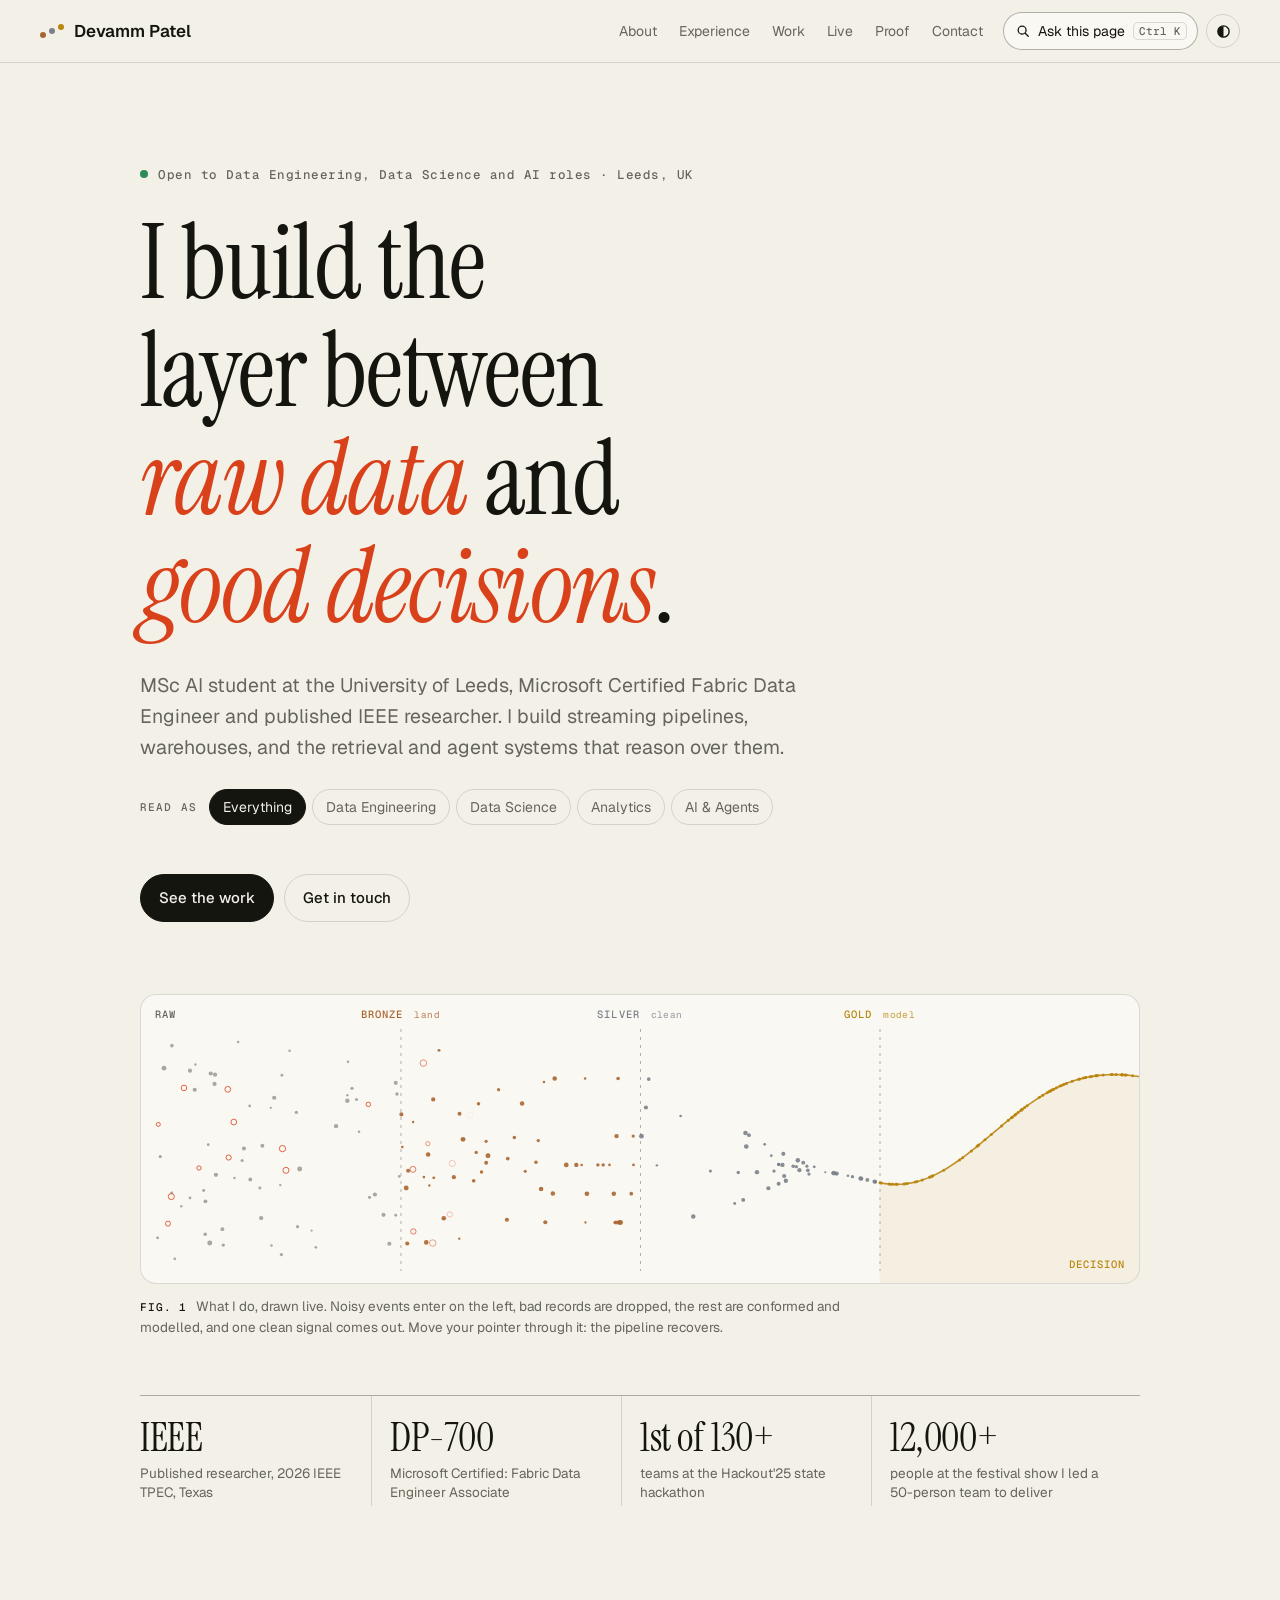
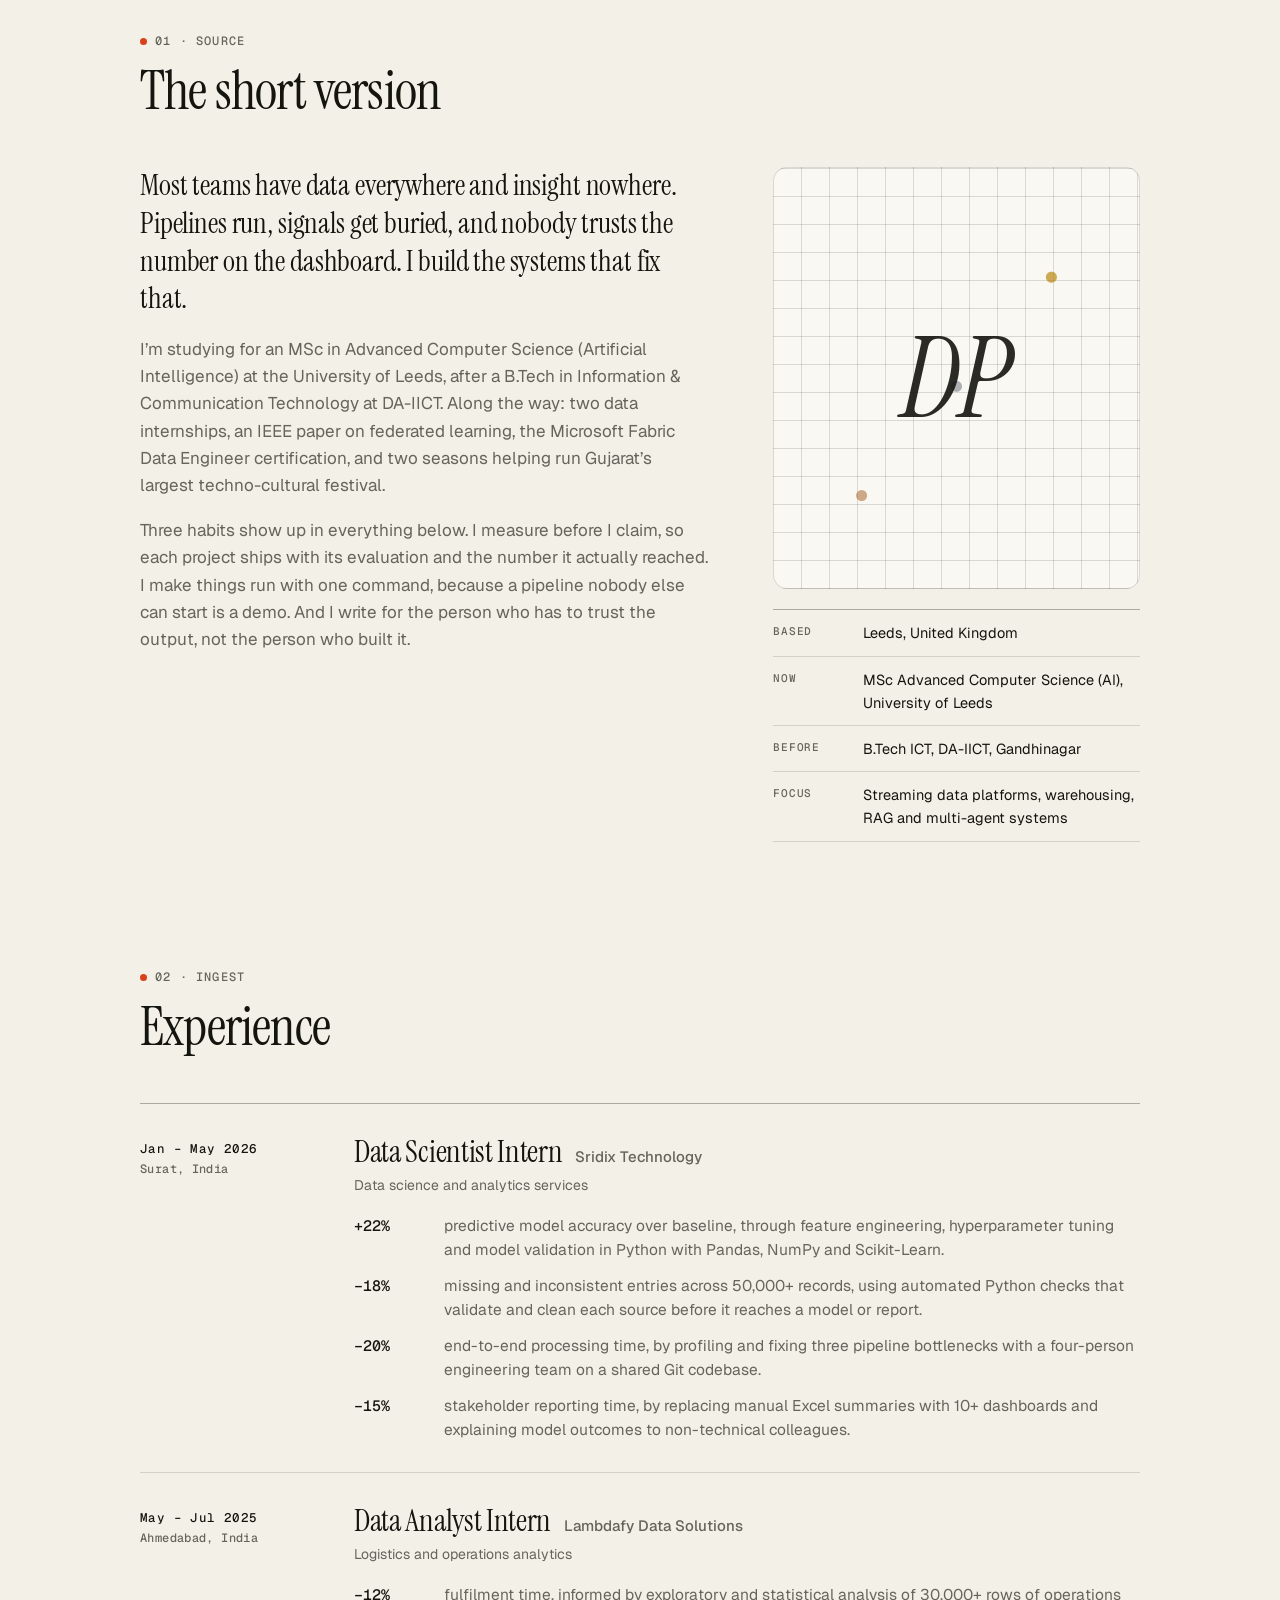
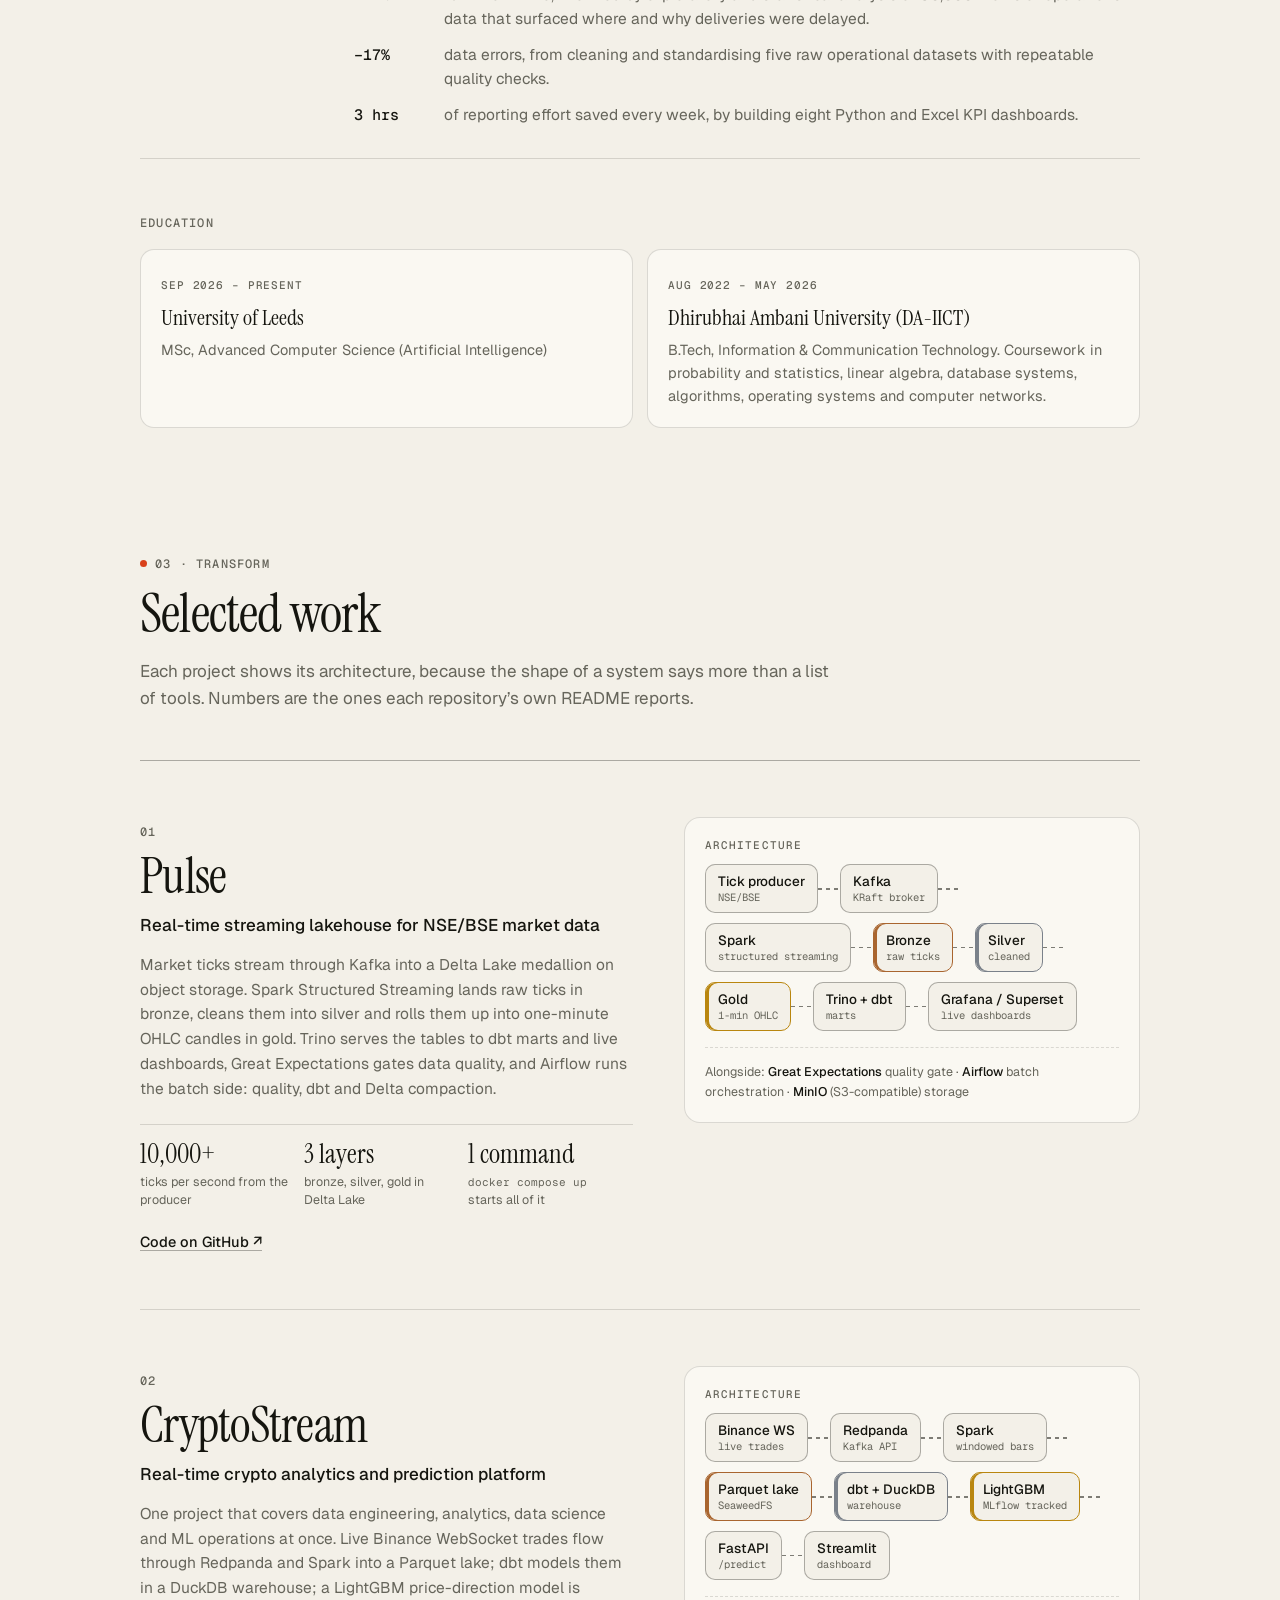
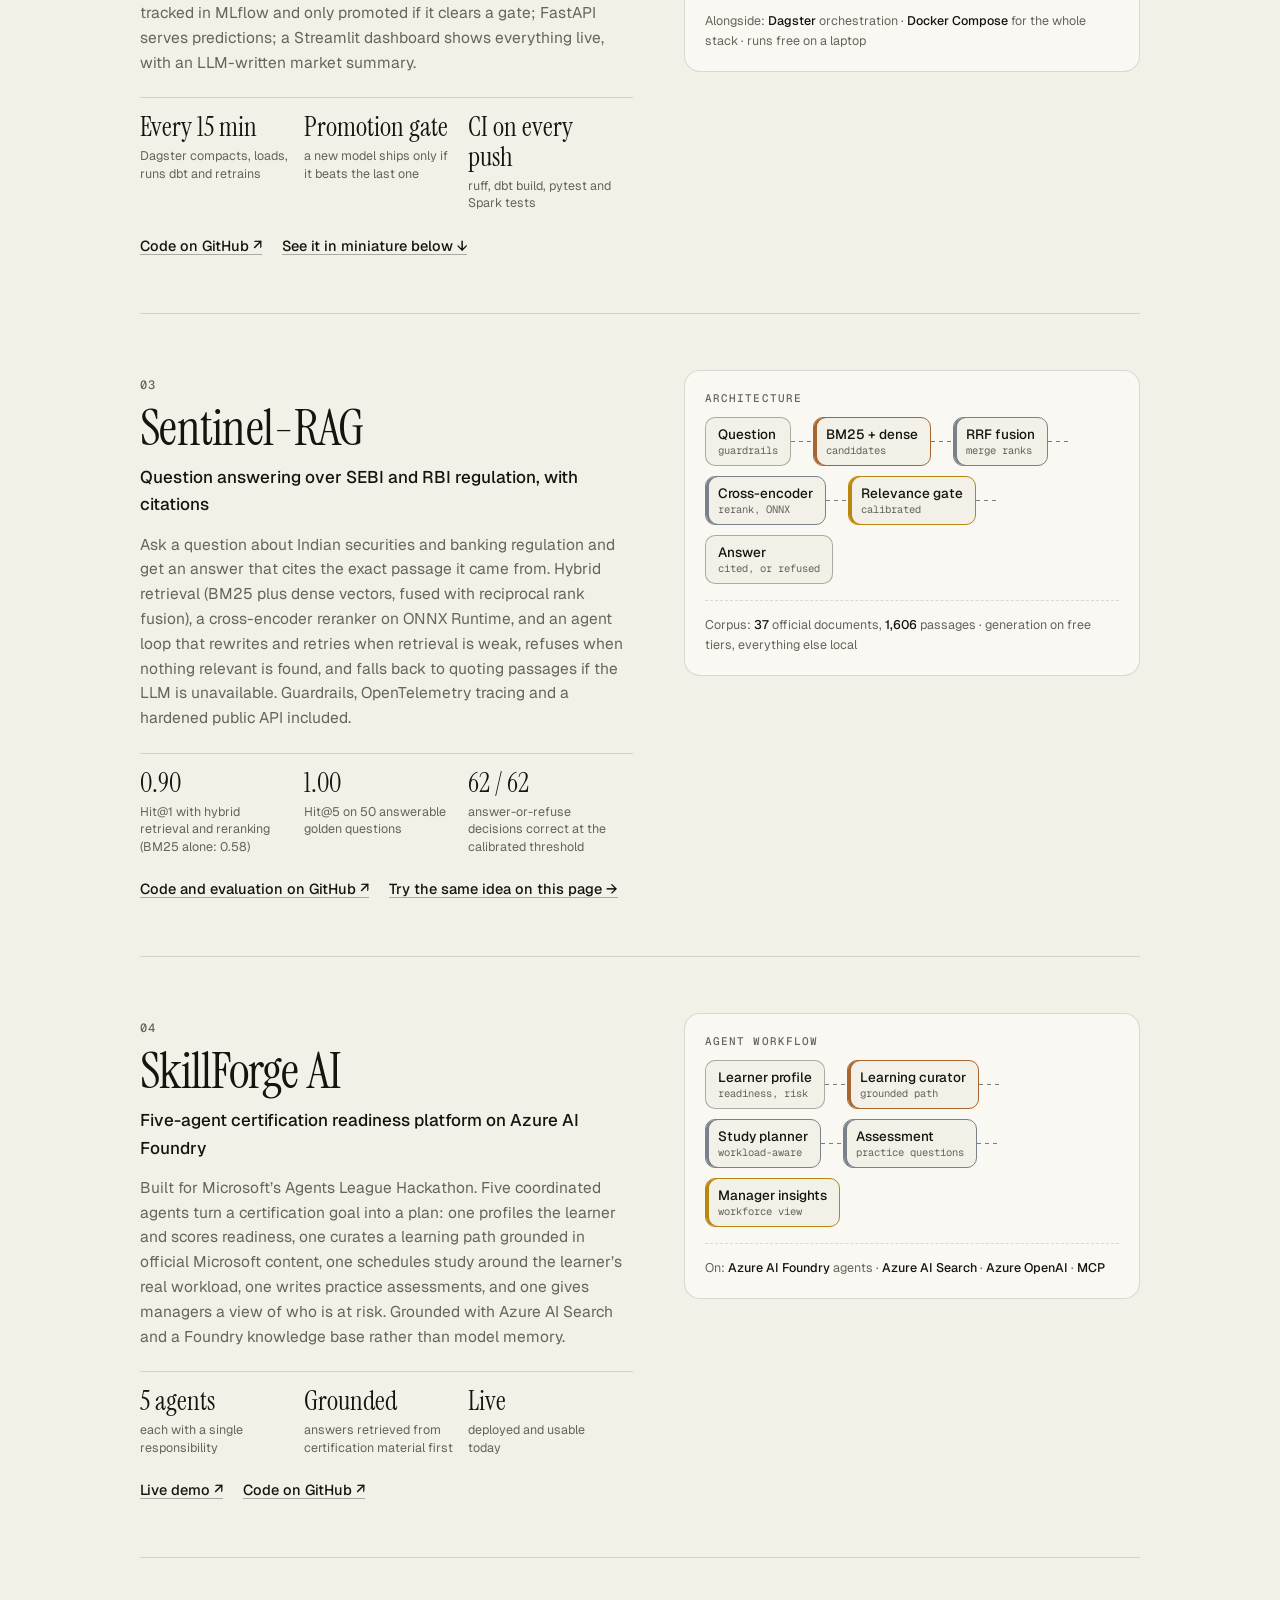
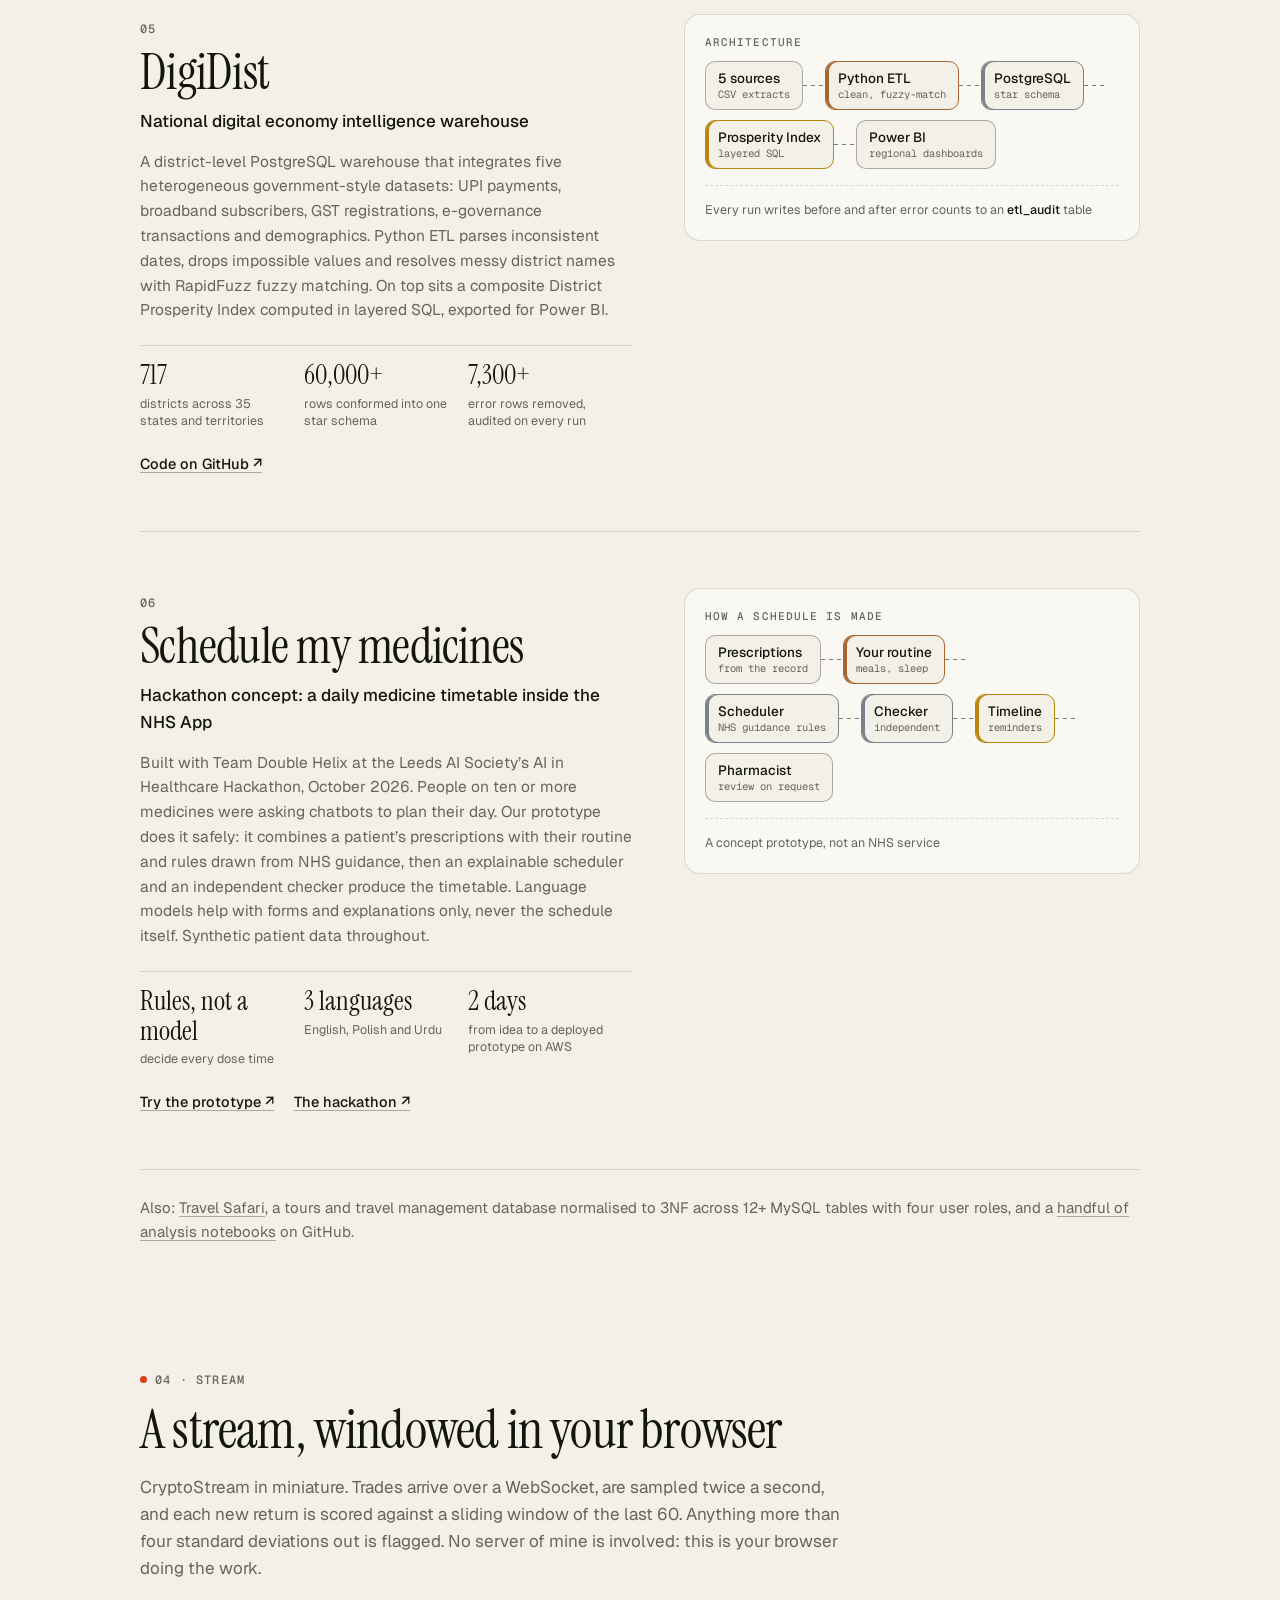
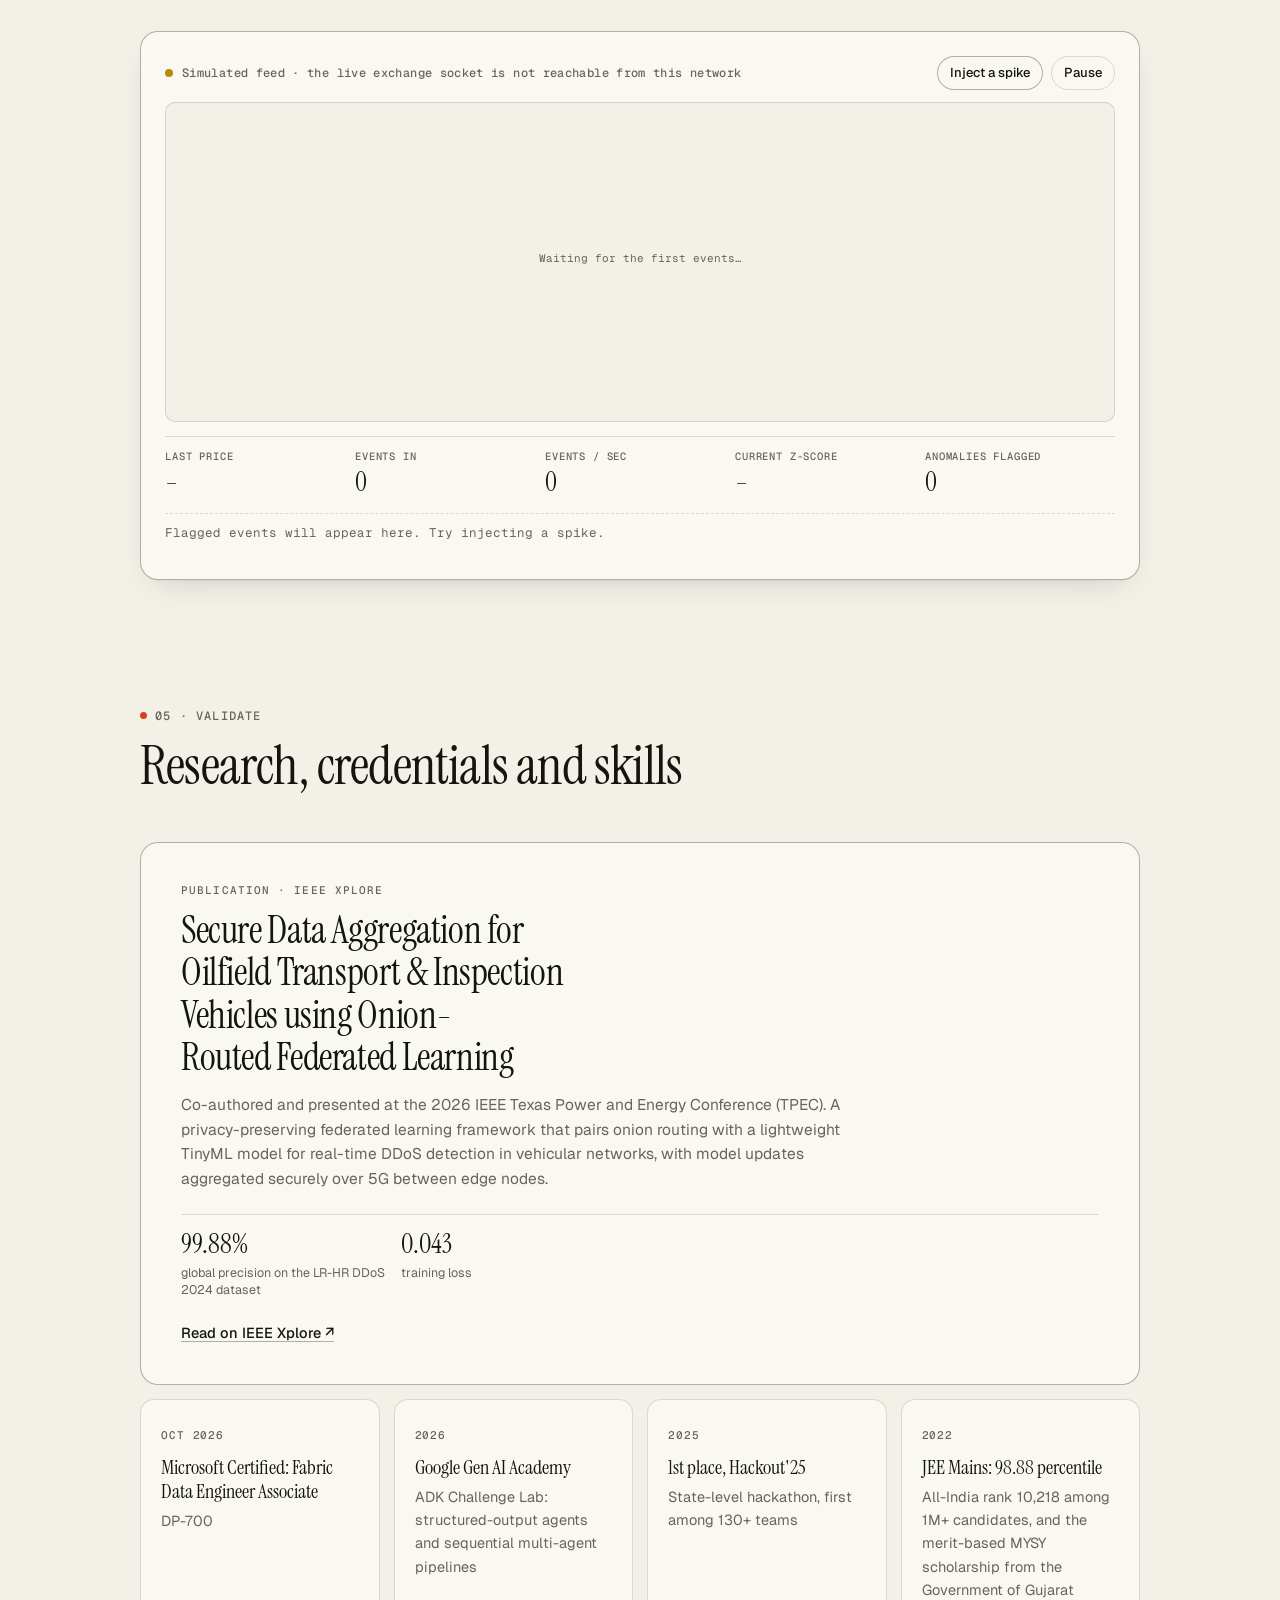
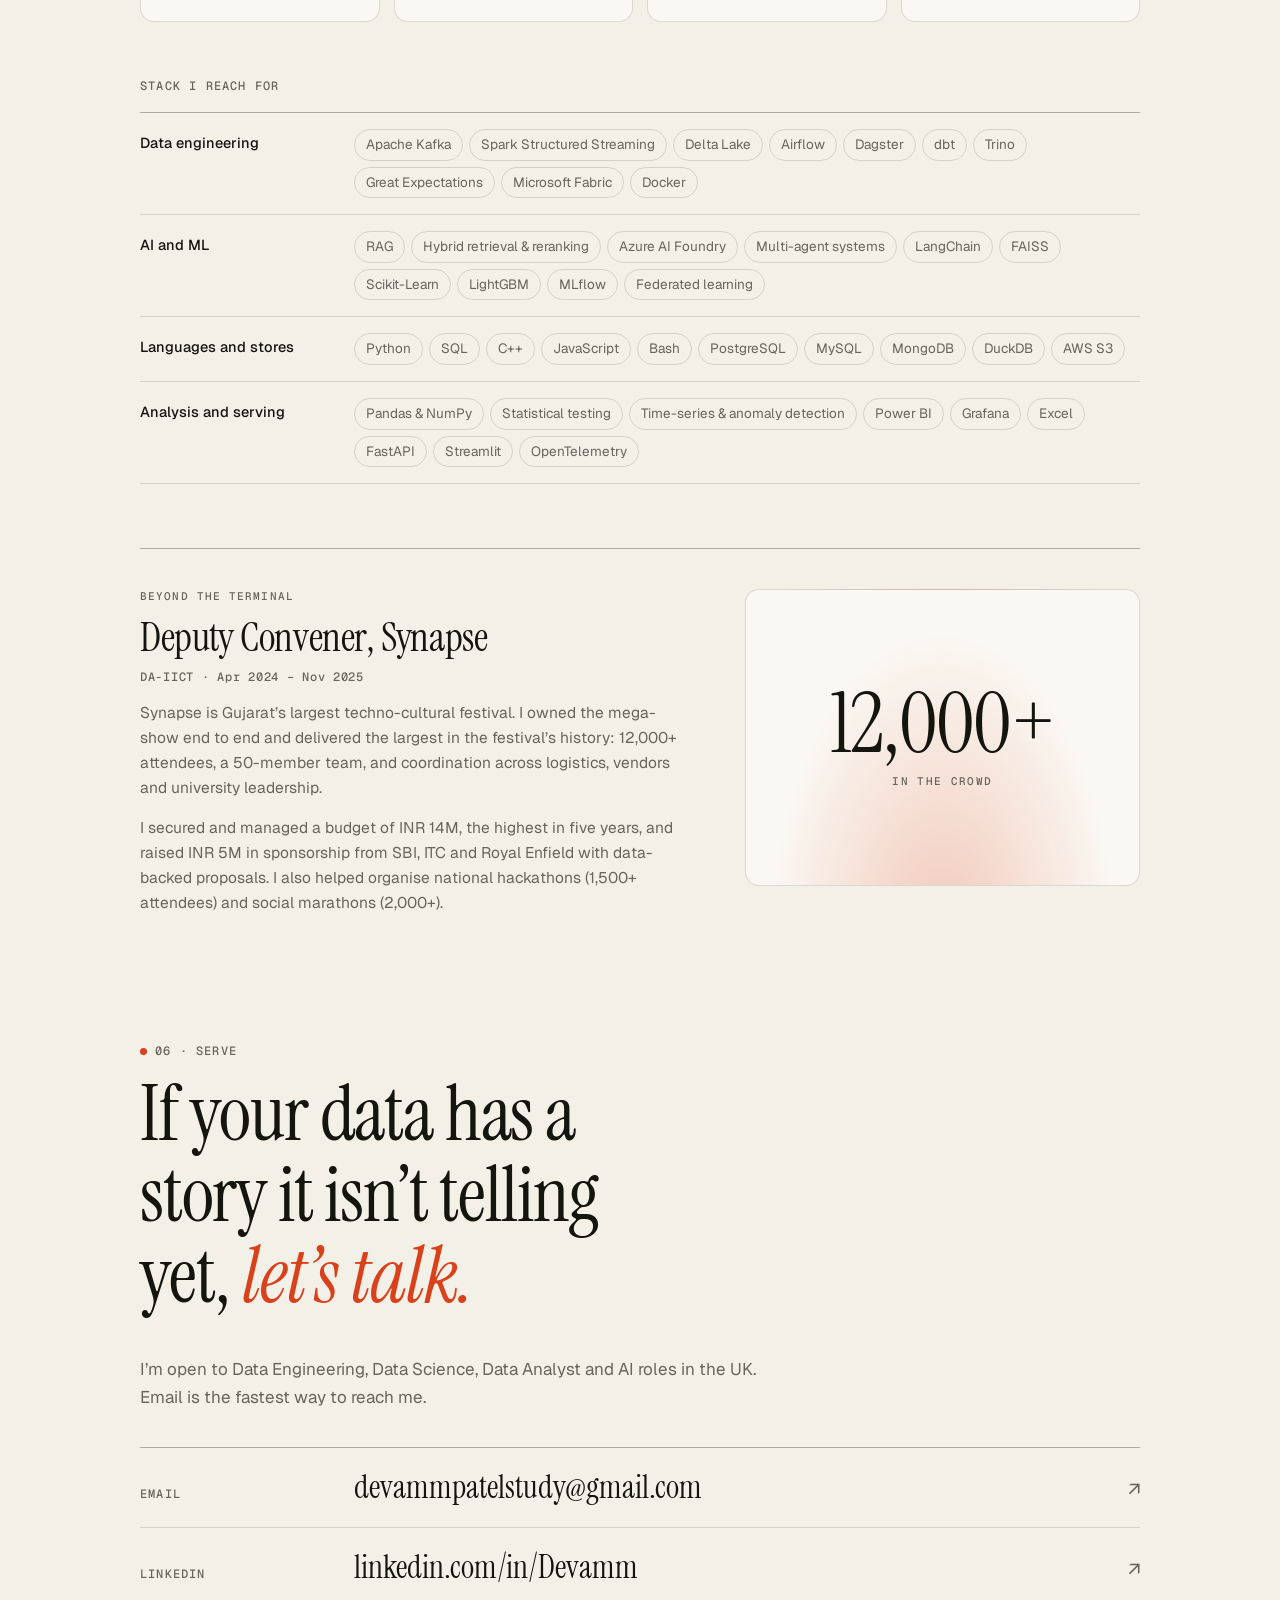
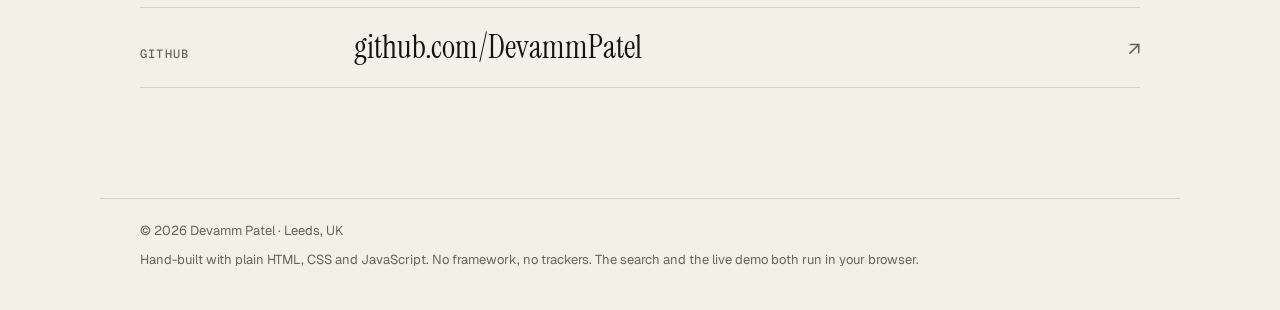
==== index.html @ 5d8c2507 "Portfolio site Static personal site: role lens, in-page BM25 search, live stream anomaly demo and an" ====
<!doctype html>
<html lang="en">
<head>
<meta charset="utf-8">
<meta name="viewport" content="width=device-width, initial-scale=1">
<title>Devamm Patel · Data &amp; AI Engineer</title>
<meta name="description" content="Devamm Patel builds the layer between raw data and good decisions: streaming lakehouses, warehouses, and retrieval and agent systems. MSc AI at the University of Leeds, Microsoft Certified Fabric Data Engineer, published IEEE researcher.">
<meta name="author" content="Devamm Patel">
<link rel="canonical" href="https://devammpatel.github.io/">
<meta property="og:type" content="website">
<meta property="og:title" content="Devamm Patel · Data & AI Engineer">
<meta property="og:description" content="Streaming lakehouses, warehouses, and retrieval and agent systems. MSc AI at Leeds, Microsoft Certified Fabric Data Engineer, published IEEE researcher.">
<meta property="og:url" content="https://devammpatel.github.io/">
<meta property="og:image" content="https://devammpatel.github.io/assets/img/og.png">
<meta name="twitter:card" content="summary_large_image">
<meta name="theme-color" content="#F3F0E8" media="(prefers-color-scheme: light)">
<meta name="theme-color" content="#0F100D" media="(prefers-color-scheme: dark)">
<link rel="icon" href="data:image/svg+xml,%3Csvg xmlns='http://www.w3.org/2000/svg' viewBox='0 0 32 32'%3E%3Crect width='32' height='32' rx='7' fill='%2315150F'/%3E%3Ccircle cx='9' cy='20' r='3' fill='%23B8703A'/%3E%3Ccircle cx='16' cy='15' r='3' fill='%23A4ABB3'/%3E%3Ccircle cx='23' cy='10' r='3' fill='%23E5B53A'/%3E%3C/svg%3E">
<link rel="preconnect" href="https://fonts.googleapis.com">
<link rel="preconnect" href="https://fonts.gstatic.com" crossorigin>
<link href="https://fonts.googleapis.com/css2?family=Geist:wght@400;500;600&family=Geist+Mono:wght@400;500&family=Instrument+Serif:ital@0;1&display=swap" rel="stylesheet">
<link rel="stylesheet" href="assets/css/style.css">
<script>
  // Set theme before first paint to avoid a flash.
  (function () {
    document.documentElement.classList.add('js');
    try {
      var t = localStorage.getItem('theme');
      if (t === 'light' || t === 'dark') document.documentElement.dataset.theme = t;
    } catch (e) {}
  })();
</script>
<script type="application/ld+json">
{
  "@context": "https://schema.org",
  "@type": "Person",
  "name": "Devamm Patel",
  "url": "https://devammpatel.github.io/",
  "jobTitle": "Data & AI Engineer",
  "address": { "@type": "PostalAddress", "addressLocality": "Leeds", "addressCountry": "GB" },
  "alumniOf": [
    { "@type": "CollegeOrUniversity", "name": "University of Leeds" },
    { "@type": "CollegeOrUniversity", "name": "Dhirubhai Ambani University (DA-IICT)" }
  ],
  "sameAs": ["https://github.com/DevammPatel", "https://www.linkedin.com/in/Devamm"]
}
</script>
</head>
<body data-lens="all">
<a class="skip" href="#main">Skip to content</a>

<!-- ───────────── Top bar ───────────── -->
<header class="top" id="top">
  <a class="mark" href="#top" aria-label="Devamm Patel, home">
    <span class="mark-dots" aria-hidden="true"><i></i><i></i><i></i></span>
    <span>Devamm Patel</span>
  </a>
  <nav class="top-nav" aria-label="Sections">
    <a href="#about">About</a>
    <a href="#experience">Experience</a>
    <a href="#work">Work</a>
    <a href="#live">Live</a>
    <a href="#proof">Proof</a>
    <a href="#contact">Contact</a>
  </nav>
  <div class="top-actions">
    <button class="ask-btn" type="button" data-open-ask aria-haspopup="dialog">
      <svg viewBox="0 0 16 16" width="14" height="14" aria-hidden="true"><circle cx="7" cy="7" r="4.5" fill="none" stroke="currentColor" stroke-width="1.5"/><path d="M10.5 10.5 14 14" stroke="currentColor" stroke-width="1.5" stroke-linecap="round"/></svg>
      <span>Ask this page</span><kbd>⌘K</kbd>
    </button>
    <button class="icon-btn" type="button" id="theme-toggle" aria-label="Switch colour theme">
      <svg viewBox="0 0 16 16" width="15" height="15" aria-hidden="true"><circle cx="8" cy="8" r="6" fill="none" stroke="currentColor" stroke-width="1.5"/><path d="M8 2a6 6 0 0 0 0 12z" fill="currentColor"/></svg>
    </button>
  </div>
</header>

<!-- ───────────── Pipeline rail (scroll position as a DAG) ───────────── -->
<nav class="rail" aria-label="Page pipeline">
  <ol>
    <li><a href="#about"><i></i><span><b>Source</b>About</span></a></li>
    <li><a href="#experience"><i></i><span><b>Ingest</b>Experience</span></a></li>
    <li><a href="#work"><i></i><span><b>Transform</b>Work</span></a></li>
    <li><a href="#live"><i></i><span><b>Stream</b>Live demo</span></a></li>
    <li><a href="#proof"><i></i><span><b>Validate</b>Proof</span></a></li>
    <li><a href="#contact"><i></i><span><b>Serve</b>Contact</span></a></li>
  </ol>
</nav>

<main id="main">

<!-- ───────────── Hero ───────────── -->
<section class="hero" data-title="Introduction">
  <p class="eyebrow"><span class="pulse" aria-hidden="true"></span>Open to Data Engineering, Data Science and AI roles · Leeds, UK</p>
  <h1>I build the layer between <em>raw data</em> and <em>good decisions</em>.</h1>

  <div class="ledes">
    <p class="lede" data-lede="all" data-p>MSc AI student at the University of Leeds, Microsoft Certified Fabric Data Engineer and published IEEE researcher. I build streaming pipelines, warehouses, and the retrieval and agent systems that reason over them.</p>
    <p class="lede" data-lede="de">Streaming lakehouses on Kafka, Spark and Delta Lake, warehouses with audited ETL, and the Microsoft Fabric Data Engineer certification (DP-700) to go with them.</p>
    <p class="lede" data-lede="ds">Predictive models that beat their baseline by 22% during an internship, evaluation harnesses that publish the honest number, and an IEEE paper on federated learning.</p>
    <p class="lede" data-lede="da">Exploratory analysis and KPI dashboards that cut reporting time and informed a 12% reduction in fulfilment time, plus a prosperity index ranking 717 districts.</p>
    <p class="lede" data-lede="ai">Retrieval that cites its source and refuses when it should, a five-agent platform on Azure AI Foundry, and an IEEE paper on privacy-preserving federated learning.</p>
  </div>

  <div class="lens" role="group" aria-label="Read this page as a specific role">
    <span class="lens-label">Read as</span>
    <button type="button" data-lens-btn="all" aria-pressed="true">Everything</button>
    <button type="button" data-lens-btn="de" aria-pressed="false">Data Engineering</button>
    <button type="button" data-lens-btn="ds" aria-pressed="false">Data Science</button>
    <button type="button" data-lens-btn="da" aria-pressed="false">Analytics</button>
    <button type="button" data-lens-btn="ai" aria-pressed="false">AI &amp; Agents</button>
  </div>
  <p class="lens-note" id="lens-note" aria-live="polite"></p>

  <div class="cta">
    <a class="btn primary" href="#work">See the work</a>
    <a class="btn" href="assets/resume.pdf" id="resume-link" hidden>Résumé (PDF)</a>
    <a class="btn ghost" href="#contact">Get in touch</a>
  </div>

  <figure class="flowfig">
    <div class="flow-stage">
      <canvas id="hero-flow" aria-hidden="true"></canvas>
      <span class="gate g-raw">Raw</span>
      <span class="gate g-b" style="left:26%">Bronze <small>land</small></span>
      <span class="gate g-s" style="left:50%">Silver <small>clean</small></span>
      <span class="gate g-g" style="left:74%">Gold <small>model</small></span>
      <span class="gate g-out">Decision</span>
    </div>
    <figcaption><b>Fig. 1</b> What I do, drawn live. Noisy events enter on the left, bad records are dropped, the rest are conformed and modelled, and one clean signal comes out. Move your pointer through it: the pipeline recovers.</figcaption>
  </figure>

  <ul class="kpis">
    <li data-p data-k="publication paper research"><strong>IEEE</strong><span>Published researcher, 2026 IEEE TPEC, Texas</span></li>
    <li data-p data-k="certification certified microsoft"><strong>DP-700</strong><span>Microsoft Certified: Fabric Data Engineer Associate</span></li>
    <li data-p data-k="award hackathon winner"><strong>1st of 130+</strong><span>teams at the Hackout'25 state hackathon</span></li>
    <li data-p data-k="leadership team event"><strong>12,000+</strong><span>people at the festival show I led a 50-person team to deliver</span></li>
  </ul>
</section>

<!-- ───────────── 01 About ───────────── -->
<section id="about" class="sec" data-title="About" data-stage>
  <header class="sec-head">
    <span class="stage"><i class="dot"></i>01 · Source</span>
    <h2>The short version</h2>
  </header>
  <div class="about-grid">
    <div class="prose">
      <p class="big" data-p>Most teams have data everywhere and insight nowhere. Pipelines run, signals get buried, and nobody trusts the number on the dashboard. I build the systems that fix that.</p>
      <p data-p data-k="education background summary">I’m studying for an MSc in Advanced Computer Science (Artificial Intelligence) at the University of Leeds, after a B.Tech in Information &amp; Communication Technology at DA-IICT. Along the way: two data internships, an IEEE paper on federated learning, the Microsoft Fabric Data Engineer certification, and two seasons helping run Gujarat’s largest techno-cultural festival.</p>
      <p data-p data-k="approach principles how work">Three habits show up in everything below. I measure before I claim, so each project ships with its evaluation and the number it actually reached. I make things run with one command, because a pipeline nobody else can start is a demo. And I write for the person who has to trust the output, not the person who built it.</p>
    </div>
    <aside class="about-side">
      <div class="frame portrait">
        <img src="assets/img/portrait.jpg" alt="Portrait of Devamm Patel" loading="lazy" onerror="this.parentNode.classList.add('empty');this.remove()">
        <span class="mono-fallback" aria-hidden="true">DP</span>
      </div>
      <dl class="facts">
        <div data-p data-k="location where based"><dt>Based</dt><dd>Leeds, United Kingdom</dd></div>
        <div><dt>Now</dt><dd>MSc Advanced Computer Science (AI), University of Leeds</dd></div>
        <div><dt>Before</dt><dd>B.Tech ICT, DA-IICT, Gandhinagar</dd></div>
        <div><dt>Focus</dt><dd>Streaming data platforms, warehousing, RAG and multi-agent systems</dd></div>
      </dl>
    </aside>
  </div>
</section>

<!-- ───────────── 02 Experience ───────────── -->
<section id="experience" class="sec" data-title="Experience" data-stage>
  <header class="sec-head">
    <span class="stage"><i class="dot"></i>02 · Ingest</span>
    <h2>Experience</h2>
  </header>

  <ol class="timeline">
    <li class="job" data-lens="ds de da">
      <div class="when">Jan – May 2026<small>Surat, India</small></div>
      <div class="what">
        <h3>Data Scientist Intern <span>Sridix Technology</span></h3>
        <p class="ctx">Data science and analytics services</p>
        <ul>
          <li data-p data-lens="ds" data-k="machine learning model accuracy scikit-learn pandas numpy"><b class="num">+22%</b> predictive model accuracy over baseline, through feature engineering, hyperparameter tuning and model validation in Python with Pandas, NumPy and Scikit-Learn.</li>
          <li data-p data-lens="de ds" data-k="data quality cleaning etl"><b class="num">−18%</b> missing and inconsistent entries across 50,000+ records, using automated Python checks that validate and clean each source before it reaches a model or report.</li>
          <li data-p data-lens="de" data-k="pipeline performance optimisation team git"><b class="num">−20%</b> end-to-end processing time, by profiling and fixing three pipeline bottlenecks with a four-person engineering team on a shared Git codebase.</li>
          <li data-p data-lens="da ds" data-k="dashboards stakeholders reporting communication"><b class="num">−15%</b> stakeholder reporting time, by replacing manual Excel summaries with 10+ dashboards and explaining model outcomes to non-technical colleagues.</li>
        </ul>
      </div>
    </li>
    <li class="job" data-lens="da de ds">
      <div class="when">May – Jul 2025<small>Ahmedabad, India</small></div>
      <div class="what">
        <h3>Data Analyst Intern <span>Lambdafy Data Solutions</span></h3>
        <p class="ctx">Logistics and operations analytics</p>
        <ul>
          <li data-p data-lens="da ds" data-k="eda statistics logistics delivery analysis"><b class="num">−12%</b> fulfilment time, informed by exploratory and statistical analysis of 30,000+ rows of operations data that surfaced where and why deliveries were delayed.</li>
          <li data-p data-lens="de da" data-k="data quality cleaning standardisation"><b class="num">−17%</b> data errors, from cleaning and standardising five raw operational datasets with repeatable quality checks.</li>
          <li data-p data-lens="da" data-k="dashboards kpi excel reporting automation"><b class="num">3 hrs</b> of reporting effort saved every week, by building eight Python and Excel KPI dashboards.</li>
        </ul>
      </div>
    </li>
  </ol>

  <div class="edu">
    <h3 class="sub">Education</h3>
    <div class="edu-grid">
      <article data-p data-k="education degree masters university study">
        <span class="when-inline">Sep 2026 – present</span>
        <h4>University of Leeds</h4>
        <p>MSc, Advanced Computer Science (Artificial Intelligence)</p>
      </article>
      <article data-p data-k="education degree bachelors undergraduate university coursework">
        <span class="when-inline">Aug 2022 – May 2026</span>
        <h4>Dhirubhai Ambani University (DA-IICT)</h4>
        <p>B.Tech, Information &amp; Communication Technology. Coursework in probability and statistics, linear algebra, database systems, algorithms, operating systems and computer networks.</p>
      </article>
    </div>
  </div>
</section>

<!-- ───────────── 03 Work ───────────── -->
<section id="work" class="sec" data-title="Work" data-stage>
  <header class="sec-head">
    <span class="stage"><i class="dot"></i>03 · Transform</span>
    <h2>Selected work</h2>
    <p>Each project shows its architecture, because the shape of a system says more than a list of tools. Numbers are the ones each repository’s own README reports.</p>
  </header>

  <div class="projects" id="projects">

    <article class="project" data-lens="de da" data-title="Pulse">
      <div class="p-body">
        <span class="p-no">01</span>
        <h3>Pulse</h3>
        <p class="p-tag">Real-time streaming lakehouse for NSE/BSE market data</p>
        <p data-p data-k="kafka spark delta lake lakehouse streaming medallion airflow trino dbt great expectations">Market ticks stream through Kafka into a Delta Lake medallion on object storage. Spark Structured Streaming lands raw ticks in bronze, cleans them into silver and rolls them up into one-minute OHLC candles in gold. Trino serves the tables to dbt marts and live dashboards, Great Expectations gates data quality, and Airflow runs the batch side: quality, dbt and Delta compaction.</p>
        <ul class="p-metrics">
          <li><strong>10,000+</strong><span>ticks per second from the producer</span></li>
          <li><strong>3 layers</strong><span>bronze, silver, gold in Delta Lake</span></li>
          <li><strong>1 command</strong><span><code>docker compose up</code> starts all of it</span></li>
        </ul>
        <p class="p-links"><a href="https://github.com/DevammPatel/Pulse" target="_blank" rel="noopener">Code on GitHub <span aria-hidden="true">↗</span></a></p>
      </div>
      <div class="p-arch">
        <span class="arch-label">Architecture</span>
        <ol class="flow">
          <li><span class="n"><b>Tick producer</b><i>NSE/BSE</i></span></li>
          <li><span class="n"><b>Kafka</b><i>KRaft broker</i></span></li>
          <li><span class="n"><b>Spark</b><i>structured streaming</i></span></li>
          <li><span class="n b"><b>Bronze</b><i>raw ticks</i></span></li>
          <li><span class="n s"><b>Silver</b><i>cleaned</i></span></li>
          <li><span class="n g"><b>Gold</b><i>1-min OHLC</i></span></li>
          <li><span class="n"><b>Trino + dbt</b><i>marts</i></span></li>
          <li><span class="n"><b>Grafana / Superset</b><i>live dashboards</i></span></li>
        </ol>
        <p class="arch-side">Alongside: <b>Great Expectations</b> quality gate · <b>Airflow</b> batch orchestration · <b>MinIO</b> (S3-compatible) storage</p>
        <div class="frame shot"><img src="assets/img/pulse.jpg" alt="Pulse dashboard screenshot" loading="lazy" onerror="this.parentNode.remove()"></div>
      </div>
    </article>

    <article class="project" data-lens="de ds da ai" data-title="CryptoStream">
      <div class="p-body">
        <span class="p-no">02</span>
        <h3>CryptoStream</h3>
        <p class="p-tag">Real-time crypto analytics and prediction platform</p>
        <p data-p data-k="kafka redpanda spark dbt duckdb mlflow lightgbm fastapi streamlit dagster docker websocket machine learning mlops ci">One project that covers data engineering, analytics, data science and ML operations at once. Live Binance WebSocket trades flow through Redpanda and Spark into a Parquet lake; dbt models them in a DuckDB warehouse; a LightGBM price-direction model is tracked in MLflow and only promoted if it clears a gate; FastAPI serves predictions; a Streamlit dashboard shows everything live, with an LLM-written market summary.</p>
        <ul class="p-metrics">
          <li><strong>Every 15 min</strong><span>Dagster compacts, loads, runs dbt and retrains</span></li>
          <li><strong>Promotion gate</strong><span>a new model ships only if it beats the last one</span></li>
          <li><strong>CI on every push</strong><span>ruff, dbt build, pytest and Spark tests</span></li>
        </ul>
        <p class="p-links"><a href="https://github.com/DevammPatel/CryptoStream" target="_blank" rel="noopener">Code on GitHub <span aria-hidden="true">↗</span></a> <a href="#live">See it in miniature below <span aria-hidden="true">↓</span></a></p>
      </div>
      <div class="p-arch">
        <span class="arch-label">Architecture</span>
        <ol class="flow">
          <li><span class="n"><b>Binance WS</b><i>live trades</i></span></li>
          <li><span class="n"><b>Redpanda</b><i>Kafka API</i></span></li>
          <li><span class="n"><b>Spark</b><i>windowed bars</i></span></li>
          <li><span class="n b"><b>Parquet lake</b><i>SeaweedFS</i></span></li>
          <li><span class="n s"><b>dbt + DuckDB</b><i>warehouse</i></span></li>
          <li><span class="n g"><b>LightGBM</b><i>MLflow tracked</i></span></li>
          <li><span class="n"><b>FastAPI</b><i>/predict</i></span></li>
          <li><span class="n"><b>Streamlit</b><i>dashboard</i></span></li>
        </ol>
        <p class="arch-side">Alongside: <b>Dagster</b> orchestration · <b>Docker Compose</b> for the whole stack · runs free on a laptop</p>
        <div class="frame shot"><img src="assets/img/cryptostream.jpg" alt="CryptoStream dashboard screenshot" loading="lazy" onerror="this.parentNode.remove()"></div>
      </div>
    </article>

    <article class="project" data-lens="ai ds" data-title="Sentinel-RAG">
      <div class="p-body">
        <span class="p-no">03</span>
        <h3>Sentinel-RAG</h3>
        <p class="p-tag">Question answering over SEBI and RBI regulation, with citations</p>
        <p data-p data-k="rag retrieval llm bm25 dense vectors reranking cross-encoder onnx guardrails evaluation opentelemetry tracing fastapi docker agent">Ask a question about Indian securities and banking regulation and get an answer that cites the exact passage it came from. Hybrid retrieval (BM25 plus dense vectors, fused with reciprocal rank fusion), a cross-encoder reranker on ONNX Runtime, and an agent loop that rewrites and retries when retrieval is weak, refuses when nothing relevant is found, and falls back to quoting passages if the LLM is unavailable. Guardrails, OpenTelemetry tracing and a hardened public API included.</p>
        <ul class="p-metrics">
          <li><strong>0.90</strong><span>Hit@1 with hybrid retrieval and reranking (BM25 alone: 0.58)</span></li>
          <li><strong>1.00</strong><span>Hit@5 on 50 answerable golden questions</span></li>
          <li><strong>62 / 62</strong><span>answer-or-refuse decisions correct at the calibrated threshold</span></li>
        </ul>
        <p class="p-links"><a href="https://github.com/DevammPatel/Sentinel-RAG" target="_blank" rel="noopener">Code and evaluation on GitHub <span aria-hidden="true">↗</span></a> <button type="button" class="linklike" data-open-ask>Try the same idea on this page <span aria-hidden="true">→</span></button></p>
      </div>
      <div class="p-arch">
        <span class="arch-label">Architecture</span>
        <ol class="flow">
          <li><span class="n"><b>Question</b><i>guardrails</i></span></li>
          <li><span class="n b"><b>BM25 + dense</b><i>candidates</i></span></li>
          <li><span class="n s"><b>RRF fusion</b><i>merge ranks</i></span></li>
          <li><span class="n s"><b>Cross-encoder</b><i>rerank, ONNX</i></span></li>
          <li><span class="n g"><b>Relevance gate</b><i>calibrated</i></span></li>
          <li><span class="n"><b>Answer</b><i>cited, or refused</i></span></li>
        </ol>
        <p class="arch-side">Corpus: <b>37</b> official documents, <b>1,606</b> passages · generation on free tiers, everything else local</p>
        <div class="frame shot"><img src="assets/img/sentinel-rag.jpg" alt="Sentinel-RAG chat interface screenshot" loading="lazy" onerror="this.parentNode.remove()"></div>
      </div>
    </article>

    <article class="project" data-lens="ai" data-title="SkillForge AI">
      <div class="p-body">
        <span class="p-no">04</span>
        <h3>SkillForge AI</h3>
        <p class="p-tag">Five-agent certification readiness platform on Azure AI Foundry</p>
        <p data-p data-k="multi-agent agents azure ai foundry azure openai ai search mcp model context protocol knowledge base hackathon microsoft streamlit">Built for Microsoft’s Agents League Hackathon. Five coordinated agents turn a certification goal into a plan: one profiles the learner and scores readiness, one curates a learning path grounded in official Microsoft content, one schedules study around the learner’s real workload, one writes practice assessments, and one gives managers a view of who is at risk. Grounded with Azure AI Search and a Foundry knowledge base rather than model memory.</p>
        <ul class="p-metrics">
          <li><strong>5 agents</strong><span>each with a single responsibility</span></li>
          <li><strong>Grounded</strong><span>answers retrieved from certification material first</span></li>
          <li><strong>Live</strong><span>deployed and usable today</span></li>
        </ul>
        <p class="p-links"><a href="https://skillforge-ai-egcwzshcnjb9uv2wvyspkh.streamlit.app/" target="_blank" rel="noopener">Live demo <span aria-hidden="true">↗</span></a> <a href="https://github.com/DevammPatel/skillforge-ai" target="_blank" rel="noopener">Code on GitHub <span aria-hidden="true">↗</span></a></p>
      </div>
      <div class="p-arch">
        <span class="arch-label">Agent workflow</span>
        <ol class="flow">
          <li><span class="n"><b>Learner profile</b><i>readiness, risk</i></span></li>
          <li><span class="n b"><b>Learning curator</b><i>grounded path</i></span></li>
          <li><span class="n s"><b>Study planner</b><i>workload-aware</i></span></li>
          <li><span class="n s"><b>Assessment</b><i>practice questions</i></span></li>
          <li><span class="n g"><b>Manager insights</b><i>workforce view</i></span></li>
        </ol>
        <p class="arch-side">On: <b>Azure AI Foundry</b> agents · <b>Azure AI Search</b> · <b>Azure OpenAI</b> · <b>MCP</b></p>
        <div class="frame shot"><img src="assets/img/skillforge.jpg" alt="SkillForge AI screenshot" loading="lazy" onerror="this.parentNode.remove()"></div>
      </div>
    </article>

    <article class="project" data-lens="de da" data-title="DigiDist">
      <div class="p-body">
        <span class="p-no">05</span>
        <h3>DigiDist</h3>
        <p class="p-tag">National digital economy intelligence warehouse</p>
        <p data-p data-k="postgresql sql warehouse star schema etl fuzzy matching rapidfuzz power bi data modelling window functions pandas">A district-level PostgreSQL warehouse that integrates five heterogeneous government-style datasets: UPI payments, broadband subscribers, GST registrations, e-governance transactions and demographics. Python ETL parses inconsistent dates, drops impossible values and resolves messy district names with RapidFuzz fuzzy matching. On top sits a composite District Prosperity Index computed in layered SQL, exported for Power BI.</p>
        <ul class="p-metrics">
          <li><strong>717</strong><span>districts across 35 states and territories</span></li>
          <li><strong>60,000+</strong><span>rows conformed into one star schema</span></li>
          <li><strong>7,300+</strong><span>error rows removed, audited on every run</span></li>
        </ul>
        <p class="p-links"><a href="https://github.com/DevammPatel/Project-DigiDist" target="_blank" rel="noopener">Code on GitHub <span aria-hidden="true">↗</span></a></p>
      </div>
      <div class="p-arch">
        <span class="arch-label">Architecture</span>
        <ol class="flow">
          <li><span class="n"><b>5 sources</b><i>CSV extracts</i></span></li>
          <li><span class="n b"><b>Python ETL</b><i>clean, fuzzy-match</i></span></li>
          <li><span class="n s"><b>PostgreSQL</b><i>star schema</i></span></li>
          <li><span class="n g"><b>Prosperity Index</b><i>layered SQL</i></span></li>
          <li><span class="n"><b>Power BI</b><i>regional dashboards</i></span></li>
        </ol>
        <p class="arch-side">Every run writes before and after error counts to an <b>etl_audit</b> table</p>
        <div class="frame shot"><img src="assets/img/digidist.jpg" alt="DigiDist Power BI dashboard screenshot" loading="lazy" onerror="this.parentNode.remove()"></div>
      </div>
    </article>

    <article class="project" data-lens="ai" data-title="Schedule my medicines">
      <div class="p-body">
        <span class="p-no">06</span>
        <h3>Schedule my medicines</h3>
        <p class="p-tag">Hackathon concept: a daily medicine timetable inside the NHS App</p>
        <p data-p data-k="hackathon healthcare nhs team aws lambda next.js llm safety">Built with Team Double Helix at the Leeds AI Society’s AI in Healthcare Hackathon, October 2026. People on ten or more medicines were asking chatbots to plan their day. Our prototype does it safely: it combines a patient’s prescriptions with their routine and rules drawn from NHS guidance, then an explainable scheduler and an independent checker produce the timetable. Language models help with forms and explanations only, never the schedule itself. Synthetic patient data throughout.</p>
        <ul class="p-metrics">
          <li><strong>Rules, not a model</strong><span>decide every dose time</span></li>
          <li><strong>3 languages</strong><span>English, Polish and Urdu</span></li>
          <li><strong>2 days</strong><span>from idea to a deployed prototype on AWS</span></li>
        </ul>
        <p class="p-links"><a href="https://d2s11spb9096vx.cloudfront.net/" target="_blank" rel="noopener">Try the prototype <span aria-hidden="true">↗</span></a> <a href="https://leeds-ai-hackathon.devpost.com/" target="_blank" rel="noopener">The hackathon <span aria-hidden="true">↗</span></a></p>
      </div>
      <div class="p-arch">
        <span class="arch-label">How a schedule is made</span>
        <ol class="flow">
          <li><span class="n"><b>Prescriptions</b><i>from the record</i></span></li>
          <li><span class="n b"><b>Your routine</b><i>meals, sleep</i></span></li>
          <li><span class="n s"><b>Scheduler</b><i>NHS guidance rules</i></span></li>
          <li><span class="n s"><b>Checker</b><i>independent</i></span></li>
          <li><span class="n g"><b>Timeline</b><i>reminders</i></span></li>
          <li><span class="n"><b>Pharmacist</b><i>review on request</i></span></li>
        </ol>
        <p class="arch-side">A concept prototype, not an NHS service</p>
        <div class="frame shot"><img src="assets/img/medicines.jpg" alt="Schedule my medicines prototype screenshot" loading="lazy" onerror="this.parentNode.remove()"></div>
      </div>
    </article>
  </div>

  <p class="also" data-p data-lens="de da" data-k="mysql database dbms er modelling normalisation sql">Also: <a href="https://github.com/DevammPatel/DBMS_Project_TravelSafari" target="_blank" rel="noopener">Travel Safari</a>, a tours and travel management database normalised to 3NF across 12+ MySQL tables with four user roles, and a <a href="https://github.com/DevammPatel?tab=repositories" target="_blank" rel="noopener">handful of analysis notebooks</a> on GitHub.</p>
</section>

<!-- ───────────── 04 Live ───────────── -->
<section id="live" class="sec" data-title="Live demo" data-stage>
  <header class="sec-head">
    <span class="stage"><i class="dot"></i>04 · Stream</span>
    <h2>A stream, windowed in your browser</h2>
    <p data-p data-k="anomaly detection streaming sliding window z-score websocket live demo time series">CryptoStream in miniature. Trades arrive over a WebSocket, are sampled twice a second, and each new return is scored against a sliding window of the last 60. Anything more than four standard deviations out is flagged. No server of mine is involved: this is your browser doing the work.</p>
  </header>

  <div class="lab">
    <div class="lab-head">
      <span class="feed" id="lab-feed"><i></i><span>Waiting to start</span></span>
      <div class="lab-actions">
        <button type="button" class="btn small" id="lab-spike">Inject a spike</button>
        <button type="button" class="btn small ghost" id="lab-pause" aria-pressed="false">Pause</button>
      </div>
    </div>
    <canvas id="lab-chart" role="img" aria-label="Live price chart with a rolling band and flagged anomalies"></canvas>
    <dl class="lab-stats">
      <div><dt>Last price</dt><dd id="s-price">–</dd></div>
      <div><dt>Events in</dt><dd id="s-events">0</dd></div>
      <div><dt>Events / sec</dt><dd id="s-eps">0</dd></div>
      <div><dt>Current z-score</dt><dd id="s-z">–</dd></div>
      <div><dt>Anomalies flagged</dt><dd id="s-anom">0</dd></div>
    </dl>
    <ol class="lab-log" id="lab-log" aria-live="polite"><li class="empty">Flagged events will appear here. Try injecting a spike.</li></ol>
  </div>
</section>

<!-- ───────────── 05 Proof ───────────── -->
<section id="proof" class="sec" data-title="Proof" data-stage>
  <header class="sec-head">
    <span class="stage"><i class="dot"></i>05 · Validate</span>
    <h2>Research, credentials and skills</h2>
  </header>

  <article class="paper">
    <span class="arch-label">Publication · IEEE Xplore</span>
    <h3 data-p data-k="publication paper research ieee federated learning onion routing tinyml ddos security privacy vanet 5g">Secure Data Aggregation for Oilfield Transport &amp; Inspection Vehicles using Onion-Routed Federated Learning</h3>
    <p data-p data-k="publication paper research federated learning precision ddos tinyml">Co-authored and presented at the 2026 IEEE Texas Power and Energy Conference (TPEC). A privacy-preserving federated learning framework that pairs onion routing with a lightweight TinyML model for real-time DDoS detection in vehicular networks, with model updates aggregated securely over 5G between edge nodes.</p>
    <ul class="p-metrics">
      <li><strong>99.88%</strong><span>global precision on the LR-HR DDoS 2024 dataset</span></li>
      <li><strong>0.043</strong><span>training loss</span></li>
    </ul>
    <p class="p-links"><a href="https://ieeexplore.ieee.org/document/11513191" target="_blank" rel="noopener">Read on IEEE Xplore <span aria-hidden="true">↗</span></a></p>
  </article>

  <div class="creds">
    <article data-p data-lens="de da" data-k="certification certified microsoft fabric dp-700 data engineer">
      <span class="when-inline">Oct 2026</span>
      <h4>Microsoft Certified: Fabric Data Engineer Associate</h4>
      <p>DP-700</p>
    </article>
    <article data-p data-lens="ai" data-k="certification google gen ai agents adk">
      <span class="when-inline">2026</span>
      <h4>Google Gen AI Academy</h4>
      <p>ADK Challenge Lab: structured-output agents and sequential multi-agent pipelines</p>
    </article>
    <article data-p data-k="award hackathon winner first place">
      <span class="when-inline">2025</span>
      <h4>1st place, Hackout'25</h4>
      <p>State-level hackathon, first among 130+ teams</p>
    </article>
    <article data-p data-k="award exam jee scholarship academic">
      <span class="when-inline">2022</span>
      <h4>JEE Mains: 98.88 percentile</h4>
      <p>All-India rank 10,218 among 1M+ candidates, and the merit-based MYSY scholarship from the Government of Gujarat</p>
    </article>
  </div>

  <h3 class="sub">Stack I reach for</h3>
  <div class="skills">
    <div class="skill-row" data-p data-k="skills data engineering tools">
      <h4>Data engineering</h4>
      <ul>
        <li data-lens="de">Apache Kafka</li><li data-lens="de">Spark Structured Streaming</li><li data-lens="de">Delta Lake</li><li data-lens="de">Airflow</li><li data-lens="de">Dagster</li><li data-lens="de da">dbt</li><li data-lens="de">Trino</li><li data-lens="de">Great Expectations</li><li data-lens="de">Microsoft Fabric</li><li data-lens="de">Docker</li>
      </ul>
    </div>
    <div class="skill-row" data-p data-k="skills ai machine learning tools">
      <h4>AI and ML</h4>
      <ul>
        <li data-lens="ai">RAG</li><li data-lens="ai">Hybrid retrieval &amp; reranking</li><li data-lens="ai">Azure AI Foundry</li><li data-lens="ai">Multi-agent systems</li><li data-lens="ai">LangChain</li><li data-lens="ai ds">FAISS</li><li data-lens="ds ai">Scikit-Learn</li><li data-lens="ds">LightGBM</li><li data-lens="ds">MLflow</li><li data-lens="ds ai">Federated learning</li>
      </ul>
    </div>
    <div class="skill-row" data-p data-k="skills programming languages databases">
      <h4>Languages and stores</h4>
      <ul>
        <li data-lens="de ds da ai">Python</li><li data-lens="de da ds">SQL</li><li>C++</li><li>JavaScript</li><li>Bash</li><li data-lens="de da">PostgreSQL</li><li data-lens="de da">MySQL</li><li>MongoDB</li><li data-lens="de da">DuckDB</li><li data-lens="de">AWS S3</li>
      </ul>
    </div>
    <div class="skill-row" data-p data-k="skills analytics statistics visualisation">
      <h4>Analysis and serving</h4>
      <ul>
        <li data-lens="da ds">Pandas &amp; NumPy</li><li data-lens="da ds">Statistical testing</li><li data-lens="da ds">Time-series &amp; anomaly detection</li><li data-lens="da">Power BI</li><li data-lens="da de">Grafana</li><li data-lens="da">Excel</li><li data-lens="ai de ds">FastAPI</li><li data-lens="ds da ai">Streamlit</li><li data-lens="ai">OpenTelemetry</li>
      </ul>
    </div>
  </div>

  <div class="lead">
    <div class="lead-copy">
      <span class="arch-label">Beyond the terminal</span>
      <h3>Deputy Convener, Synapse <span>DA-IICT · Apr 2024 – Nov 2025</span></h3>
      <p data-p data-k="leadership team management budget sponsorship event festival organising stakeholder">Synapse is Gujarat’s largest techno-cultural festival. I owned the mega-show end to end and delivered the largest in the festival’s history: 12,000+ attendees, a 50-member team, and coordination across logistics, vendors and university leadership.</p>
      <p data-p data-k="leadership budget sponsorship fundraising proposals">I secured and managed a budget of INR 14M, the highest in five years, and raised INR 5M in sponsorship from SBI, ITC and Royal Enfield with data-backed proposals. I also helped organise national hackathons (1,500+ attendees) and social marathons (2,000+).</p>
    </div>
    <div class="lead-side">
      <div class="frame event">
        <img src="assets/img/synapse.jpg" alt="The Synapse festival mega-show" loading="lazy" onerror="this.parentNode.classList.add('empty');this.remove()">
        <div class="event-fallback" aria-hidden="true"><strong>12,000+</strong><span>in the crowd</span></div>
      </div>
    </div>
  </div>
</section>

<!-- ───────────── 06 Contact ───────────── -->
<section id="contact" class="sec contact" data-title="Contact" data-stage>
  <header class="sec-head">
    <span class="stage"><i class="dot"></i>06 · Serve</span>
    <h2>If your data has a story it isn’t telling yet, <em>let’s talk.</em></h2>
  </header>
  <p class="contact-lede" data-p data-k="contact hire availability email reach roles open">I’m open to Data Engineering, Data Science, Data Analyst and AI roles in the UK. Email is the fastest way to reach me.</p>
  <ul class="contact-links">
    <li><a href="mailto:devammpatelstudy@gmail.com"><span>Email</span><b>devammpatelstudy@gmail.com</b></a></li>
    <li><a href="https://www.linkedin.com/in/Devamm" target="_blank" rel="noopener"><span>LinkedIn</span><b>linkedin.com/in/Devamm</b></a></li>
    <li><a href="https://github.com/DevammPatel" target="_blank" rel="noopener"><span>GitHub</span><b>github.com/DevammPatel</b></a></li>
  </ul>
</section>

</main>

<footer class="foot">
  <p>© <span id="year">2026</span> Devamm Patel · Leeds, UK</p>
  <p>Hand-built with plain HTML, CSS and JavaScript. No framework, no trackers. The search and the live demo both run in your browser.</p>
</footer>

<!-- ───────────── Ask this page (in-browser retrieval) ───────────── -->
<dialog class="ask" id="ask" aria-labelledby="ask-title">
  <form method="dialog" class="ask-close"><button aria-label="Close">Esc</button></form>
  <h2 id="ask-title">Ask this page</h2>
  <p class="ask-sub">A small BM25 retriever over <span id="ask-n">0</span> passages of this site, running in your browser. No language model and no server. Like <a href="#work" data-close-ask>Sentinel-RAG</a>, it cites the exact passage, or says it has nothing.</p>
  <div class="ask-input">
    <svg viewBox="0 0 16 16" width="16" height="16" aria-hidden="true"><circle cx="7" cy="7" r="4.5" fill="none" stroke="currentColor" stroke-width="1.5"/><path d="M10.5 10.5 14 14" stroke="currentColor" stroke-width="1.5" stroke-linecap="round"/></svg>
    <input id="ask-q" type="search" autocomplete="off" spellcheck="false" placeholder="e.g. streaming experience with Kafka" aria-label="Your question">
  </div>
  <div class="ask-chips" id="ask-chips">
    <button type="button">Kafka and Spark experience</button>
    <button type="button">Published research</button>
    <button type="button">How good is the RAG retrieval?</button>
    <button type="button">Largest team led</button>
    <button type="button">Certifications</button>
  </div>
  <p class="ask-meta" id="ask-meta" aria-live="polite"></p>
  <ol class="ask-results" id="ask-results"></ol>
</dialog>

<script src="assets/js/app.js" defer></script>
</body>
</html>
---- assets/css/style.css ----
/* ─────────────────────────────────────────────────────────────
   Devamm Patel · portfolio
   Palette is the medallion architecture: bronze, silver, gold,
   on paper and ink, with one signal colour for emphasis.
   ───────────────────────────────────────────────────────────── */

:root {
  --paper: #F3F0E8;
  --card: #FAF8F2;
  --ink: #15150F;
  --muted: #66655B;
  --line: rgba(21, 21, 15, .14);
  --line-strong: rgba(21, 21, 15, .32);
  --signal: #D9411A;
  --bronze: #A9652F;
  --silver: #7A818A;
  --gold: #B9860F;
  --ok: #2E8B57;
  --shadow: 0 1px 0 rgba(21, 21, 15, .04), 0 12px 32px -18px rgba(21, 21, 15, .25);

  --serif: "Instrument Serif", "Iowan Old Style", Georgia, serif;
  --sans: "Geist", system-ui, -apple-system, "Segoe UI", sans-serif;
  --mono: "Geist Mono", ui-monospace, "SF Mono", Menlo, monospace;

  --gutter: clamp(16px, 4vw, 40px);
  --max: 1080px;
}

@media (prefers-color-scheme: dark) {
  :root:not([data-theme="light"]) {
    --paper: #0F100D;
    --card: #171813;
    --ink: #ECE9DF;
    --muted: #9C9A8E;
    --line: rgba(236, 233, 223, .14);
    --line-strong: rgba(236, 233, 223, .34);
    --signal: #FF6A3D;
    --bronze: #CB8749;
    --silver: #A4ABB3;
    --gold: #E5B53A;
    --ok: #5FCB8E;
    --shadow: 0 1px 0 rgba(0, 0, 0, .3), 0 14px 36px -18px rgba(0, 0, 0, .8);
  }
}
:root[data-theme="dark"] {
  --paper: #0F100D;
  --card: #171813;
  --ink: #ECE9DF;
  --muted: #9C9A8E;
  --line: rgba(236, 233, 223, .14);
  --line-strong: rgba(236, 233, 223, .34);
  --signal: #FF6A3D;
  --bronze: #CB8749;
  --silver: #A4ABB3;
  --gold: #E5B53A;
  --ok: #5FCB8E;
  --shadow: 0 1px 0 rgba(0, 0, 0, .3), 0 14px 36px -18px rgba(0, 0, 0, .8);
}

*, *::before, *::after { box-sizing: border-box; }
html { scroll-behavior: smooth; scroll-padding-top: 84px; -webkit-text-size-adjust: 100%; }
body {
  margin: 0;
  background: var(--paper);
  color: var(--ink);
  font: 400 17px/1.6 var(--sans);
  -webkit-font-smoothing: antialiased;
  text-rendering: optimizeLegibility;
  overflow-x: hidden;
}
h1, h2, h3, h4, p, ul, ol, dl, dd, figure { margin: 0; padding: 0; }
ul, ol { list-style: none; }
a { color: inherit; text-decoration-color: var(--line-strong); text-underline-offset: 3px; }
a:hover { text-decoration-color: var(--signal); }
button { font: inherit; color: inherit; cursor: pointer; }
:focus-visible { outline: 2px solid var(--signal); outline-offset: 3px; border-radius: 4px; }
::selection { background: var(--signal); color: #fff; }
code { font-family: var(--mono); font-size: .88em; }

.skip { position: absolute; left: -999px; top: 8px; background: var(--ink); color: var(--paper); padding: 8px 12px; border-radius: 6px; z-index: 100; }
.skip:focus { left: 8px; }

/* ───────────── Top bar ───────────── */
.top {
  position: sticky; top: 0; z-index: 40;
  display: flex; align-items: center; gap: 20px;
  padding: 12px var(--gutter);
  background: color-mix(in srgb, var(--paper) 86%, transparent);
  backdrop-filter: blur(12px); -webkit-backdrop-filter: blur(12px);
  border-bottom: 1px solid var(--line);
}
.mark { display: inline-flex; align-items: center; gap: 10px; font-weight: 600; text-decoration: none; letter-spacing: -.01em; white-space: nowrap; }
.mark-dots { display: inline-flex; gap: 3px; align-items: flex-end; height: 14px; }
.mark-dots i { width: 6px; height: 6px; border-radius: 50%; display: block; }
.mark-dots i:nth-child(1) { background: var(--bronze); margin-bottom: 0; }
.mark-dots i:nth-child(2) { background: var(--silver); margin-bottom: 4px; }
.mark-dots i:nth-child(3) { background: var(--gold); margin-bottom: 8px; }
.top-nav { display: flex; gap: 22px; margin-left: auto; font-size: 14px; }
.top-nav a { text-decoration: none; color: var(--muted); transition: color .15s; }
.top-nav a:hover, .top-nav a.on { color: var(--ink); }
.top-actions { display: flex; align-items: center; gap: 8px; }
.ask-btn {
  display: inline-flex; align-items: center; gap: 8px;
  border: 1px solid var(--line-strong); background: var(--card);
  padding: 7px 10px 7px 12px; border-radius: 999px; font-size: 14px;
  transition: border-color .15s, transform .15s;
}
.ask-btn:hover { border-color: var(--ink); }
.ask-btn kbd { font: 500 11px var(--mono); color: var(--muted); border: 1px solid var(--line); border-radius: 5px; padding: 1px 5px; }
.icon-btn { width: 34px; height: 34px; display: grid; place-items: center; border-radius: 50%; border: 1px solid var(--line); background: transparent; }
.icon-btn:hover { border-color: var(--ink); }

/* ───────────── Pipeline rail ───────────── */
.rail { display: none; }
@media (min-width: 1360px) {
  .rail { display: block; position: fixed; left: 28px; top: 50%; transform: translateY(-50%); z-index: 30; }
  .rail ol { position: relative; display: grid; gap: 22px; }
  .rail ol::before { content: ""; position: absolute; left: 5px; top: 8px; bottom: 8px; width: 1px;
    background: repeating-linear-gradient(180deg, var(--line-strong) 0 4px, transparent 4px 8px); }
  .rail a { display: flex; align-items: center; gap: 12px; text-decoration: none; font-size: 12px; color: var(--muted); }
  .rail i { position: relative; width: 11px; height: 11px; border-radius: 50%; background: var(--paper); border: 1.5px solid var(--line-strong); transition: all .25s; flex: none; }
  .rail span { display: grid; line-height: 1.25; opacity: .0; transform: translateX(-4px); transition: all .25s; }
  .rail b { font: 500 10px var(--mono); letter-spacing: .08em; text-transform: uppercase; color: var(--ink); }
  .rail:hover span, .rail a.on span { opacity: 1; transform: none; }
  .rail a.done i { background: var(--ink); border-color: var(--ink); }
  .rail a.on i { background: var(--signal); border-color: var(--signal); box-shadow: 0 0 0 4px color-mix(in srgb, var(--signal) 22%, transparent); }
}

/* ───────────── Layout ───────────── */
main { max-width: var(--max); margin: 0 auto; padding: 0 var(--gutter); }
.sec { padding: clamp(64px, 10vw, 120px) 0 0; }
.sec-head { margin-bottom: clamp(28px, 4vw, 48px); max-width: 760px; }
.stage { display: inline-flex; align-items: center; gap: 8px; font: 500 12px var(--mono); letter-spacing: .1em; text-transform: uppercase; color: var(--muted); margin-bottom: 14px; }
.stage .dot { width: 7px; height: 7px; border-radius: 50%; background: var(--signal); display: block; }
h1, h2 { font-family: var(--serif); font-weight: 400; letter-spacing: -.015em; line-height: 1.04; text-wrap: balance; }
h2 { font-size: clamp(34px, 5vw, 54px); }
h2 em, h1 em { font-style: italic; color: var(--signal); }
.sec-head p { margin-top: 16px; color: var(--muted); max-width: 64ch; }
.sub { font: 500 12px var(--mono); letter-spacing: .1em; text-transform: uppercase; color: var(--muted); margin: 56px 0 18px; }
.arch-label { display: block; font: 500 11px var(--mono); letter-spacing: .1em; text-transform: uppercase; color: var(--muted); margin-bottom: 12px; }

/* ───────────── Hero ───────────── */
.hero { padding: clamp(40px, 8vw, 96px) 0 0; }
.eyebrow { display: inline-flex; align-items: center; gap: 10px; font: 500 12.5px var(--mono); letter-spacing: .04em; color: var(--muted); margin-bottom: 26px; }
.pulse { width: 8px; height: 8px; border-radius: 50%; background: var(--ok); box-shadow: 0 0 0 0 color-mix(in srgb, var(--ok) 60%, transparent); animation: pulse 2.2s infinite; flex: none; }
@keyframes pulse { 70% { box-shadow: 0 0 0 9px transparent; } 100% { box-shadow: 0 0 0 0 transparent; } }
h1 { font-size: clamp(44px, 8.2vw, 104px); max-width: 13ch; }
.ledes { margin-top: 28px; max-width: 62ch; min-height: 5.2em; }
.lede { font-size: clamp(17px, 1.6vw, 19.5px); color: var(--muted); display: none; }
.lede b { color: var(--ink); }
body[data-lens="all"] .lede[data-lede="all"],
body[data-lens="de"] .lede[data-lede="de"],
body[data-lens="ds"] .lede[data-lede="ds"],
body[data-lens="da"] .lede[data-lede="da"],
body[data-lens="ai"] .lede[data-lede="ai"] { display: block; animation: rise .35s ease both; }
@keyframes rise { from { opacity: 0; transform: translateY(6px); } }

.lens { display: flex; flex-wrap: wrap; align-items: center; gap: 6px; margin-top: 26px; }
.lens-label { font: 500 11px var(--mono); letter-spacing: .1em; text-transform: uppercase; color: var(--muted); margin-right: 6px; }
.lens button { border: 1px solid var(--line); background: transparent; border-radius: 999px; padding: 6px 13px; font-size: 14px; color: var(--muted); transition: all .15s; }
.lens button:hover { border-color: var(--ink); color: var(--ink); }
.lens button[aria-pressed="true"] { background: var(--ink); border-color: var(--ink); color: var(--paper); }
.lens-note { font-size: 13.5px; color: var(--muted); margin-top: 10px; min-height: 1.5em; }
.lens-note a { color: var(--ink); }

.cta { display: flex; flex-wrap: wrap; gap: 10px; margin-top: 18px; }
.btn { display: inline-flex; align-items: center; gap: 8px; padding: 11px 18px; border-radius: 999px; border: 1px solid var(--line-strong); background: var(--card); text-decoration: none; font-weight: 500; font-size: 15px; transition: transform .15s, border-color .15s, background .15s; }
.btn:hover { border-color: var(--ink); transform: translateY(-1px); }
.btn.primary { background: var(--ink); color: var(--paper); border-color: var(--ink); }
.btn.primary:hover { background: var(--signal); border-color: var(--signal); color: #fff; }
.btn.ghost { background: transparent; border-color: var(--line); }
.btn.small { padding: 6px 12px; font-size: 13px; }
.btn[hidden] { display: none; }

.flowfig { margin-top: clamp(40px, 6vw, 72px); }
.flow-stage { position: relative; height: clamp(190px, 26vw, 290px); border: 1px solid var(--line); border-radius: 16px; background: var(--card); overflow: hidden; }
#hero-flow { position: absolute; inset: 0; width: 100%; height: 100%; display: block; }
.gate { position: absolute; top: 12px; transform: translateX(-50%); font: 500 10.5px var(--mono); letter-spacing: .1em; text-transform: uppercase; color: var(--muted); pointer-events: none; white-space: nowrap; }
.gate small { font-size: 9.5px; opacity: .7; margin-left: 4px; letter-spacing: .04em; text-transform: none; }
.gate.g-raw { left: 14px; transform: none; }
.gate.g-out { right: 14px; left: auto; top: auto; bottom: 12px; transform: none; color: var(--gold); }
.gate.g-b { color: var(--bronze); } .gate.g-s { color: var(--silver); } .gate.g-g { color: var(--gold); }
.flowfig figcaption { font-size: 13.5px; color: var(--muted); margin-top: 12px; max-width: 78ch; }
.flowfig figcaption b { font: 500 11px var(--mono); letter-spacing: .08em; text-transform: uppercase; color: var(--ink); margin-right: 6px; }

.kpis { display: grid; grid-template-columns: repeat(4, 1fr); margin-top: clamp(32px, 5vw, 56px); border-top: 1px solid var(--line-strong); }
.kpis li { padding: 20px 18px 4px 0; border-right: 1px solid var(--line); margin-right: 18px; }
.kpis li:last-child { border-right: 0; margin-right: 0; }
.kpis strong { display: block; font: 400 clamp(28px, 3.4vw, 40px)/1.05 var(--serif); letter-spacing: -.01em; }
.kpis span { display: block; font-size: 13.5px; color: var(--muted); margin-top: 6px; line-height: 1.4; }

/* ───────────── About ───────────── */
.about-grid { display: grid; grid-template-columns: minmax(0, 1.55fr) minmax(0, 1fr); gap: clamp(28px, 5vw, 64px); align-items: start; }
.prose p + p { margin-top: 18px; }
.prose p { color: var(--muted); }
.prose .big { font: 400 clamp(22px, 2.5vw, 29px)/1.3 var(--serif); color: var(--ink); letter-spacing: -.005em; }
.frame { position: relative; border-radius: 14px; overflow: hidden; border: 1px solid var(--line); background: var(--card); }
.frame img { display: block; width: 100%; height: 100%; object-fit: cover; }
.portrait { aspect-ratio: 4 / 4.6; }
.mono-fallback { display: none; }
.portrait.empty {
  background:
    radial-gradient(circle at 24% 78%, color-mix(in srgb, var(--bronze) 55%, transparent) 0 5px, transparent 6px),
    radial-gradient(circle at 50% 52%, color-mix(in srgb, var(--silver) 60%, transparent) 0 5px, transparent 6px),
    radial-gradient(circle at 76% 26%, color-mix(in srgb, var(--gold) 70%, transparent) 0 5px, transparent 6px),
    repeating-linear-gradient(0deg, transparent 0 27px, var(--line) 27px 28px),
    repeating-linear-gradient(90deg, transparent 0 27px, var(--line) 27px 28px),
    var(--card);
}
.portrait.empty .mono-fallback { display: grid; place-items: center; position: absolute; inset: 0; font: italic 400 clamp(64px, 9vw, 110px) var(--serif); color: var(--ink); opacity: .9; }
.facts { margin-top: 20px; border-top: 1px solid var(--line-strong); }
.facts div { display: grid; grid-template-columns: 78px 1fr; gap: 12px; padding: 11px 0; border-bottom: 1px solid var(--line); font-size: 14.5px; }
.facts dt { font: 500 11px/1.9 var(--mono); letter-spacing: .08em; text-transform: uppercase; color: var(--muted); }

/* ───────────── Experience ───────────── */
.timeline { border-top: 1px solid var(--line-strong); }
.job { display: grid; grid-template-columns: 190px 1fr; gap: 24px; padding: 30px 0; border-bottom: 1px solid var(--line); }
.when { font: 500 12.5px var(--mono); letter-spacing: .03em; padding-top: 6px; }
.when small { display: block; color: var(--muted); font-size: 12px; margin-top: 4px; }
.job h3 { font: 400 clamp(24px, 2.8vw, 31px)/1.15 var(--serif); letter-spacing: -.01em; }
.job h3 span { font: 500 15px var(--sans); color: var(--muted); margin-left: 8px; letter-spacing: 0; white-space: nowrap; }
.ctx { font-size: 14px; color: var(--muted); margin-top: 4px; }
.job ul { margin-top: 18px; display: grid; gap: 12px; }
.job li li, .job ul li { display: grid; grid-template-columns: 74px 1fr; gap: 16px; color: var(--muted); font-size: 15.5px; line-height: 1.55; }
.num { font: 500 15px/1.65 var(--mono); color: var(--ink); white-space: nowrap; }
.edu-grid, .creds { display: grid; grid-template-columns: repeat(2, 1fr); gap: 14px; }
.edu-grid article, .creds article { border: 1px solid var(--line); border-radius: 14px; padding: 20px; background: var(--card); }
.when-inline { font: 500 11px var(--mono); letter-spacing: .08em; text-transform: uppercase; color: var(--muted); }
.edu-grid h4, .creds h4 { font: 400 22px/1.2 var(--serif); margin: 8px 0 6px; }
.edu-grid p, .creds p { font-size: 14.5px; color: var(--muted); }

/* ───────────── Projects ───────────── */
.projects { display: flex; flex-direction: column; border-top: 1px solid var(--line-strong); }
.project { display: grid; grid-template-columns: minmax(0, 1.08fr) minmax(0, 1fr); gap: clamp(24px, 4vw, 56px); padding: clamp(32px, 5vw, 56px) 0; border-bottom: 1px solid var(--line); transition: opacity .3s; }
.p-no { font: 500 12px var(--mono); color: var(--muted); letter-spacing: .08em; }
.project h3 { font: 400 clamp(34px, 4.4vw, 50px)/1.02 var(--serif); letter-spacing: -.015em; margin-top: 6px; }
.p-tag { font-weight: 500; margin: 10px 0 14px; }
.p-body > p[data-p] { color: var(--muted); font-size: 15.5px; }
.p-metrics { display: grid; grid-template-columns: repeat(3, 1fr); gap: 0; margin-top: 22px; border-top: 1px solid var(--line); }
.p-metrics li { padding: 14px 14px 0 0; }
.p-metrics strong { display: block; font: 400 clamp(21px, 2.3vw, 27px)/1.1 var(--serif); }
.p-metrics span { display: block; font-size: 12.5px; color: var(--muted); margin-top: 5px; line-height: 1.4; }
.p-links { display: flex; flex-wrap: wrap; gap: 8px 20px; margin-top: 22px; font-size: 14.5px; font-weight: 500; }
.linklike { background: none; border: 0; padding: 0; text-decoration: underline; text-decoration-color: var(--line-strong); text-underline-offset: 3px; font-weight: 500; }
.linklike:hover { text-decoration-color: var(--signal); }
.p-arch { border: 1px solid var(--line); border-radius: 16px; background: var(--card); padding: 20px; align-self: start; }
.flow { display: flex; flex-wrap: wrap; gap: 10px 0; }
.flow li { display: flex; align-items: center; }
.flow li:not(:last-child)::after {
  content: ""; width: 22px; height: 1.5px; flex: none; opacity: .55;
  background: repeating-linear-gradient(90deg, var(--ink) 0 4px, transparent 4px 8px);
  background-size: 8px 100%; animation: dash .7s linear infinite;
}
@keyframes dash { to { background-position: 8px 0; } }
.n { display: grid; padding: 8px 12px; border: 1px solid var(--line-strong); border-radius: 10px; background: var(--paper); line-height: 1.25; transition: transform .15s, border-color .15s; }
.n:hover { transform: translateY(-2px); border-color: var(--ink); }
.n b { font-weight: 500; font-size: 13.5px; white-space: nowrap; }
.n i { font: 400 10.5px var(--mono); color: var(--muted); font-style: normal; white-space: nowrap; }
.n.b { border-color: var(--bronze); box-shadow: inset 3px 0 0 var(--bronze); }
.n.s { border-color: var(--silver); box-shadow: inset 3px 0 0 var(--silver); }
.n.g { border-color: var(--gold); box-shadow: inset 3px 0 0 var(--gold); }
.arch-side { font-size: 12.5px; color: var(--muted); margin-top: 16px; padding-top: 14px; border-top: 1px dashed var(--line); }
.arch-side b { color: var(--ink); font-weight: 500; }
.shot { margin-top: 16px; aspect-ratio: 16 / 10; }
.also { margin-top: 26px; color: var(--muted); font-size: 15px; }

/* Lens: dim what is less relevant, never hide it. */
body:not([data-lens="all"]) .lens-off { opacity: .42; }
body:not([data-lens="all"]) .project.lens-off:hover,
body:not([data-lens="all"]) .lens-off:focus-within { opacity: 1; }
.skills li.lens-on { border-color: var(--ink); color: var(--ink); background: var(--card); }

/* ───────────── Live lab ───────────── */
.lab { border: 1px solid var(--line-strong); border-radius: 18px; background: var(--card); padding: clamp(14px, 2.4vw, 24px); box-shadow: var(--shadow); }
.lab-head { display: flex; flex-wrap: wrap; align-items: center; justify-content: space-between; gap: 10px; margin-bottom: 12px; }
.feed { display: inline-flex; align-items: center; gap: 9px; font: 500 12px var(--mono); letter-spacing: .03em; color: var(--muted); }
.feed i { width: 8px; height: 8px; border-radius: 50%; background: var(--silver); display: block; flex: none; }
.feed.live i { background: var(--ok); animation: pulse 2.2s infinite; box-shadow: 0 0 0 0 color-mix(in srgb, var(--ok) 60%, transparent); }
.feed.sim i { background: var(--gold); }
.lab-actions { display: flex; gap: 8px; }
#lab-chart { display: block; width: 100%; height: clamp(220px, 30vw, 320px); border-radius: 10px; background: var(--paper); border: 1px solid var(--line); }
.lab-stats { display: grid; grid-template-columns: repeat(5, 1fr); margin-top: 14px; border-top: 1px solid var(--line); }
.lab-stats div { padding: 12px 10px 0 0; }
.lab-stats dt { font: 500 10.5px var(--mono); letter-spacing: .08em; text-transform: uppercase; color: var(--muted); }
.lab-stats dd { font: 400 clamp(20px, 2.3vw, 26px)/1.2 var(--serif); margin-top: 4px; font-variant-numeric: tabular-nums; }
.lab-log { margin-top: 14px; border-top: 1px dashed var(--line); padding-top: 10px; display: grid; gap: 4px; font: 400 12.5px var(--mono); color: var(--muted); min-height: 3.4em; }
.lab-log li:not(.empty) { color: var(--ink); animation: rise .3s ease both; }
.lab-log b { color: var(--signal); font-weight: 500; }

/* ───────────── Proof ───────────── */
.paper { border: 1px solid var(--line-strong); border-radius: 18px; padding: clamp(22px, 3.4vw, 40px); background: var(--card); margin-bottom: 14px; transition: opacity .3s; }
.paper h3 { font: 400 clamp(26px, 3.3vw, 38px)/1.12 var(--serif); letter-spacing: -.01em; max-width: 26ch; text-wrap: balance; }
.paper > p[data-p] { color: var(--muted); margin-top: 14px; max-width: 70ch; font-size: 15.5px; }
.paper .p-metrics { grid-template-columns: repeat(2, minmax(0, 220px)); }
.creds { grid-template-columns: repeat(4, 1fr); }
.creds article { transition: opacity .3s; }
.creds h4 { font-size: 20px; }
.skills { border-top: 1px solid var(--line-strong); }
.skill-row { display: grid; grid-template-columns: 190px 1fr; gap: 24px; padding: 16px 0; border-bottom: 1px solid var(--line); align-items: start; }
.skill-row h4 { font: 500 14.5px/1.9 var(--sans); }
.skill-row ul { display: flex; flex-wrap: wrap; gap: 6px; }
.skill-row li { font-size: 13.5px; padding: 4px 11px; border: 1px solid var(--line); border-radius: 999px; color: var(--muted); transition: all .25s; }

.lead { display: grid; grid-template-columns: minmax(0, 1.4fr) minmax(0, 1fr); gap: clamp(24px, 4vw, 56px); margin-top: 64px; padding-top: 40px; border-top: 1px solid var(--line-strong); align-items: start; }
.lead h3 { font: 400 clamp(28px, 3.4vw, 40px)/1.1 var(--serif); letter-spacing: -.01em; }
.lead h3 span { display: block; font: 500 12px var(--mono); letter-spacing: .06em; color: var(--muted); margin-top: 10px; }
.lead p { color: var(--muted); margin-top: 16px; font-size: 15.5px; }
.event { aspect-ratio: 4 / 3; }
.event-fallback { display: none; }
.event.empty { display: grid; place-items: center; text-align: center;
  background: radial-gradient(ellipse at 50% 120%, color-mix(in srgb, var(--signal) 26%, transparent), transparent 62%), var(--card); }
.event.empty .event-fallback { display: block; }
.event-fallback strong { display: block; font: 400 clamp(52px, 7vw, 84px)/1 var(--serif); letter-spacing: -.02em; }
.event-fallback span { font: 500 11px var(--mono); letter-spacing: .12em; text-transform: uppercase; color: var(--muted); }

/* ───────────── Contact ───────────── */
.contact h2 { font-size: clamp(38px, 6.4vw, 78px); max-width: 16ch; }
.contact-lede { color: var(--muted); max-width: 56ch; margin-top: -8px; }
.contact-links { margin-top: 36px; border-top: 1px solid var(--line-strong); }
.contact-links a { display: grid; grid-template-columns: 190px 1fr auto; align-items: baseline; gap: 24px; padding: 20px 0; border-bottom: 1px solid var(--line); text-decoration: none; transition: padding .2s, color .2s; }
.contact-links a::after { content: "↗"; font-size: 20px; color: var(--muted); transition: transform .2s, color .2s; }
.contact-links a:hover { padding-left: 10px; }
.contact-links a:hover::after { transform: translate(3px, -3px); color: var(--signal); }
.contact-links span { font: 500 12px var(--mono); letter-spacing: .1em; text-transform: uppercase; color: var(--muted); }
.contact-links b { font: 400 clamp(20px, 3vw, 32px)/1.2 var(--serif); overflow-wrap: anywhere; }

.foot { max-width: var(--max); margin: clamp(64px, 9vw, 110px) auto 0; padding: 22px var(--gutter) 40px; display: flex; flex-wrap: wrap; justify-content: space-between; gap: 8px 24px; font-size: 13px; color: var(--muted); border-top: 1px solid var(--line); }

/* ───────────── Ask dialog ───────────── */
.ask { width: min(680px, calc(100vw - 24px)); max-height: min(82vh, 760px); margin: 9vh auto auto; padding: 26px; border: 1px solid var(--line-strong); border-radius: 18px; background: var(--paper); color: var(--ink); box-shadow: 0 40px 90px -30px rgba(0, 0, 0, .55); overflow: auto; }
.ask::backdrop { background: rgba(10, 10, 8, .5); backdrop-filter: blur(3px); }
.ask[open] { animation: rise .2s ease both; }
.ask-close { position: absolute; right: 18px; top: 18px; }
.ask-close button { font: 500 11px var(--mono); border: 1px solid var(--line); background: transparent; border-radius: 6px; padding: 3px 7px; color: var(--muted); }
.ask h2 { font-size: 34px; }
.ask-sub { font-size: 13.5px; color: var(--muted); margin-top: 8px; max-width: 58ch; }
.ask-input { display: flex; align-items: center; gap: 10px; margin-top: 18px; padding: 0 14px; border: 1px solid var(--line-strong); border-radius: 12px; background: var(--card); }
.ask-input:focus-within { border-color: var(--ink); }
.ask-input input { flex: 1; min-width: 0; border: 0; background: transparent; outline: none; color: var(--ink); font: 400 17px var(--sans); padding: 14px 0; }
.ask-input input::-webkit-search-cancel-button { display: none; }
.ask-chips { display: flex; flex-wrap: wrap; gap: 6px; margin-top: 12px; }
.ask-chips button { font-size: 13px; border: 1px solid var(--line); background: transparent; border-radius: 999px; padding: 4px 11px; color: var(--muted); }
.ask-chips button:hover { border-color: var(--ink); color: var(--ink); }
.ask-meta { font: 400 12px var(--mono); color: var(--muted); margin-top: 16px; min-height: 1.4em; }
.ask-meta.refused { color: var(--signal); }
.ask-results { display: grid; gap: 10px; margin-top: 10px; }
.ask-results li { border: 1px solid var(--line); border-radius: 12px; padding: 14px 16px; background: var(--card); animation: rise .25s ease both; }
.ask-results .src { display: flex; justify-content: space-between; gap: 12px; font: 500 11px var(--mono); letter-spacing: .06em; text-transform: uppercase; color: var(--muted); margin-bottom: 6px; }
.ask-results p { font-size: 15px; line-height: 1.55; }
.ask-results mark { background: color-mix(in srgb, var(--gold) 38%, transparent); color: inherit; border-radius: 3px; padding: 0 2px; }
.ask-results button { margin-top: 10px; font-size: 13px; font-weight: 500; background: none; border: 0; padding: 0; text-decoration: underline; text-decoration-color: var(--line-strong); text-underline-offset: 3px; }
.ask-results button:hover { text-decoration-color: var(--signal); }
.cited { animation: cited 2.4s ease; border-radius: 6px; }
@keyframes cited { 0%, 55% { background: color-mix(in srgb, var(--gold) 34%, transparent); box-shadow: 0 0 0 8px color-mix(in srgb, var(--gold) 34%, transparent); } 100% { background: transparent; box-shadow: 0 0 0 8px transparent; } }

/* ───────────── Reveal on scroll ───────────── */
.js .reveal { opacity: 0; transform: translateY(14px); transition: opacity .6s ease, transform .6s ease; }
.js .reveal.in { opacity: 1; transform: none; }

/* ───────────── Responsive ───────────── */
@media (max-width: 900px) {
  .top-nav { display: none; }
  .top-actions { margin-left: auto; }
  .about-grid, .project, .lead { grid-template-columns: 1fr; }
  .about-side { max-width: 420px; }
  .creds { grid-template-columns: repeat(2, 1fr); }
  .kpis { grid-template-columns: repeat(2, 1fr); }
  .kpis li:nth-child(2) { border-right: 0; margin-right: 0; }
  .kpis li:nth-child(n+3) { border-top: 1px solid var(--line); }
  .lab-stats { grid-template-columns: repeat(3, 1fr); row-gap: 4px; }
}
@media (max-width: 640px) {
  body { font-size: 16px; }
  .job, .skill-row { grid-template-columns: 1fr; gap: 8px; }
  .job ul li { grid-template-columns: 62px 1fr; gap: 12px; }
  .job h3 span { display: block; margin: 4px 0 0; white-space: normal; }
  .edu-grid, .creds { grid-template-columns: 1fr; }
  .p-metrics { grid-template-columns: 1fr; }
  .p-metrics li { display: grid; grid-template-columns: 120px 1fr; gap: 12px; align-items: baseline; padding: 10px 0; border-bottom: 1px solid var(--line); }
  .p-metrics span { margin: 0; }
  .paper .p-metrics { grid-template-columns: 1fr; }
  .contact-links a { grid-template-columns: 1fr auto; gap: 2px 12px; }
  .contact-links span { grid-column: 1 / -1; }
  .ask-btn span { display: none; }
  .ask-btn kbd { display: none; }
  .ask-btn { padding: 9px; }
  .gate small { display: none; }
  .lab-stats { grid-template-columns: repeat(2, 1fr); }
  .ask { padding: 20px 16px; margin-top: 4vh; }
}

@media (prefers-reduced-motion: reduce) {
  html { scroll-behavior: auto; }
  *, *::before, *::after { animation: none !important; transition: none !important; }
  .js .reveal { opacity: 1; transform: none; }
}

@media print {
  .top, .rail, .flowfig, .lens, .lens-note, .cta, #live, .ask, .shot, .foot p:last-child { display: none !important; }
  body { background: #fff; color: #000; font-size: 11pt; }
  .sec { padding-top: 24pt; }
  .project, .job { break-inside: avoid; }
  .js .reveal { opacity: 1; transform: none; }
  .lens-off { opacity: 1 !important; }
}
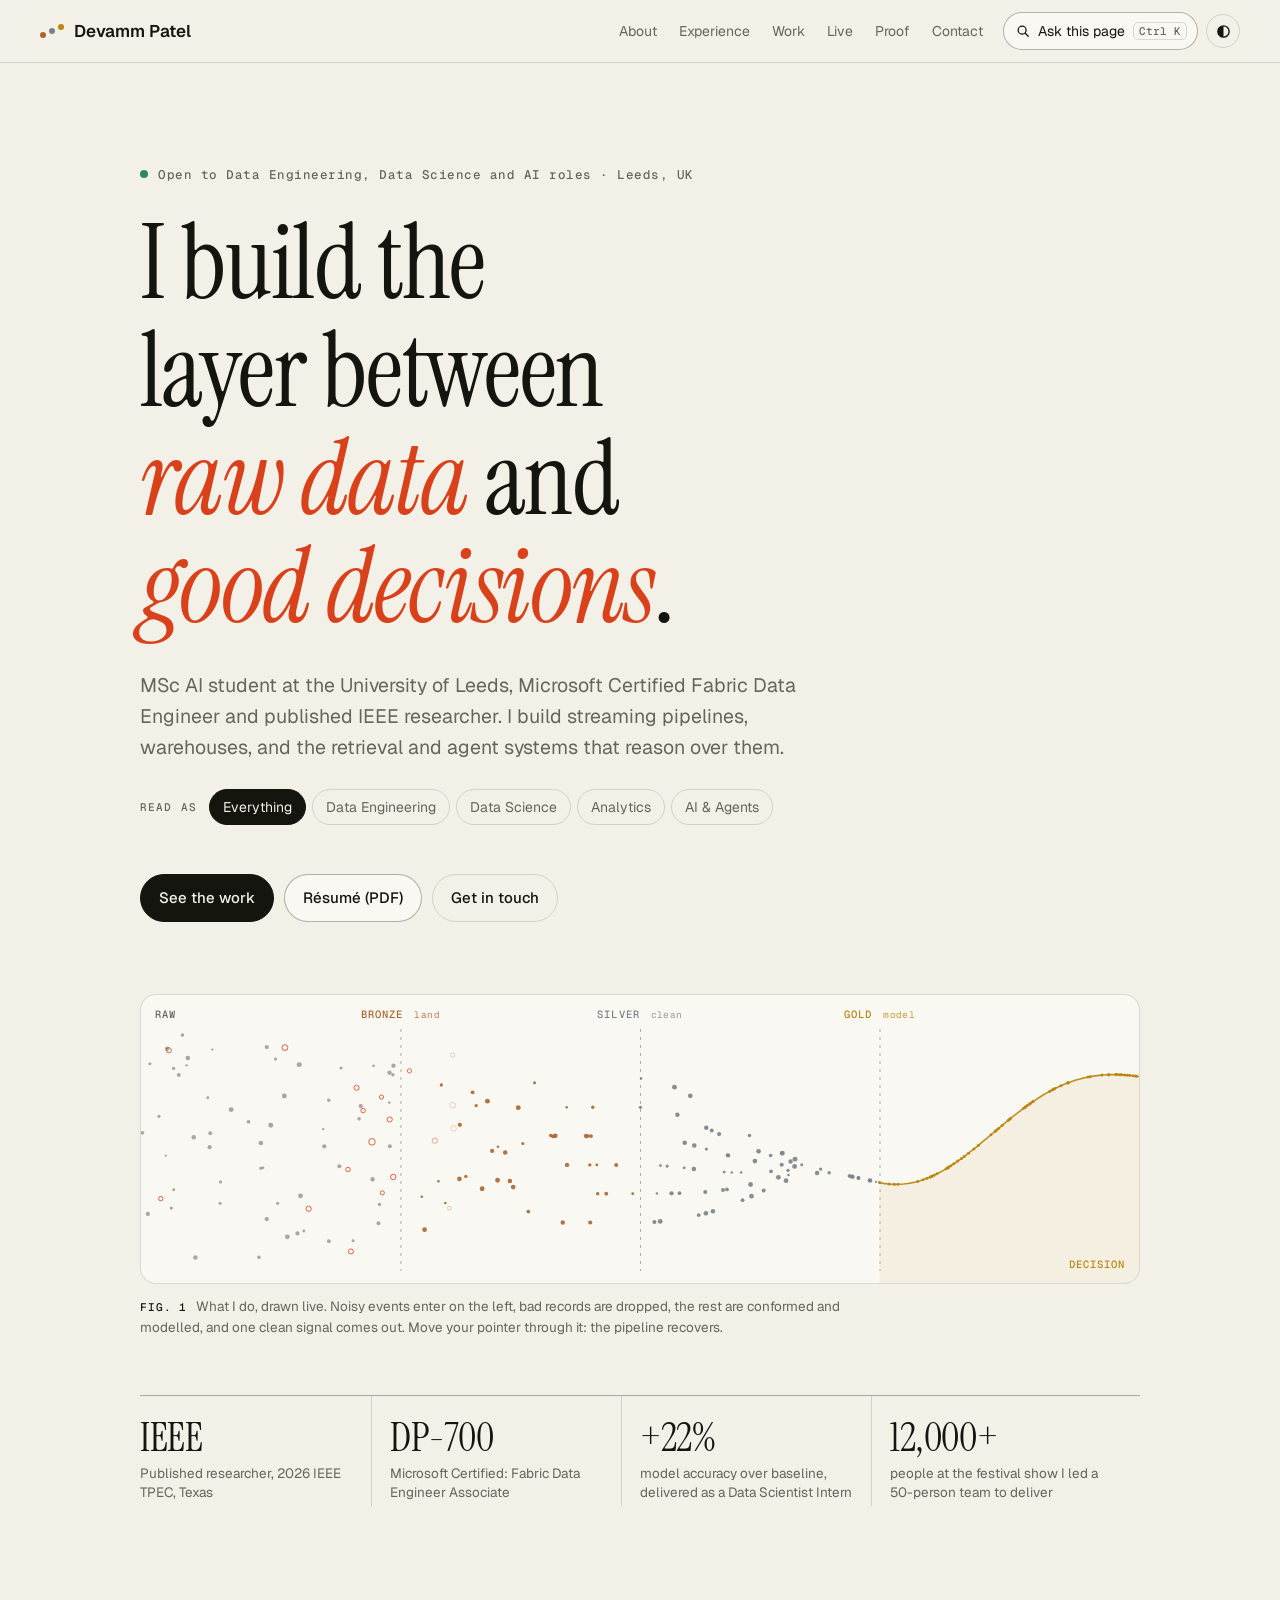
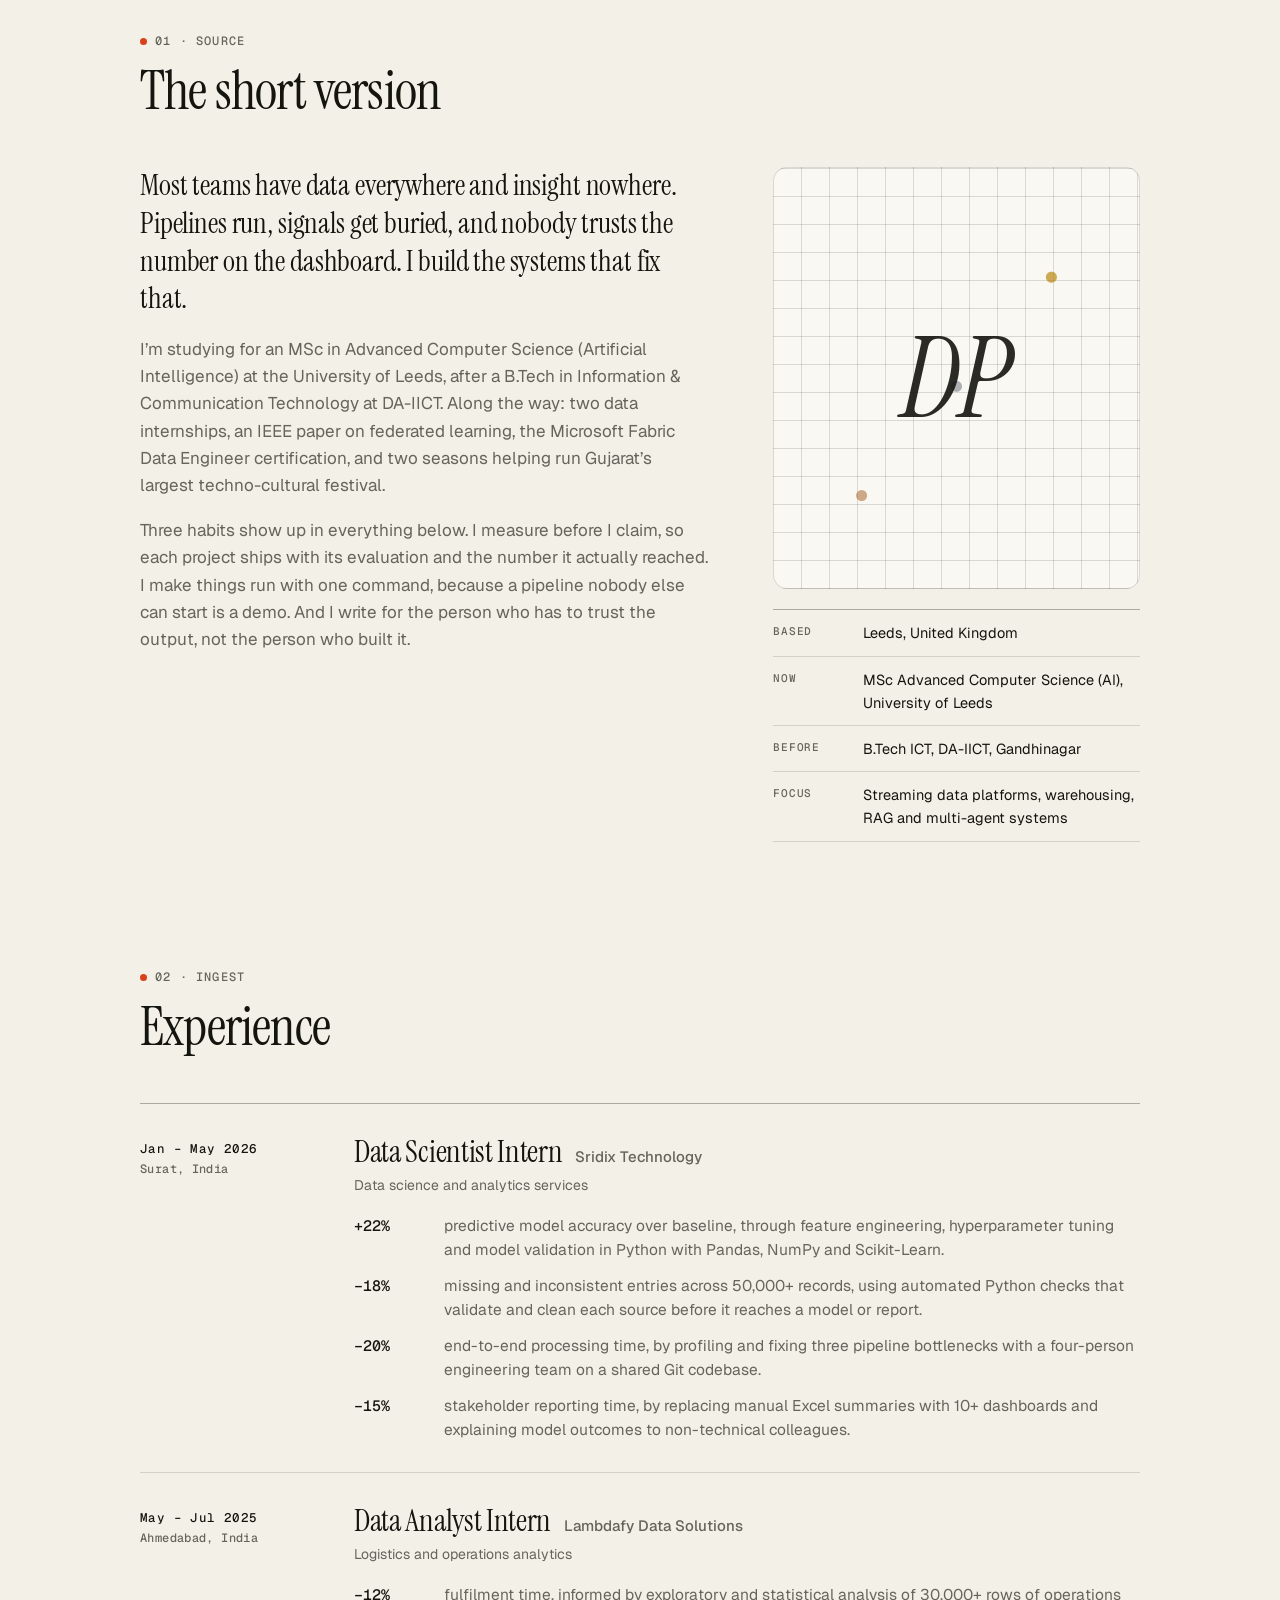
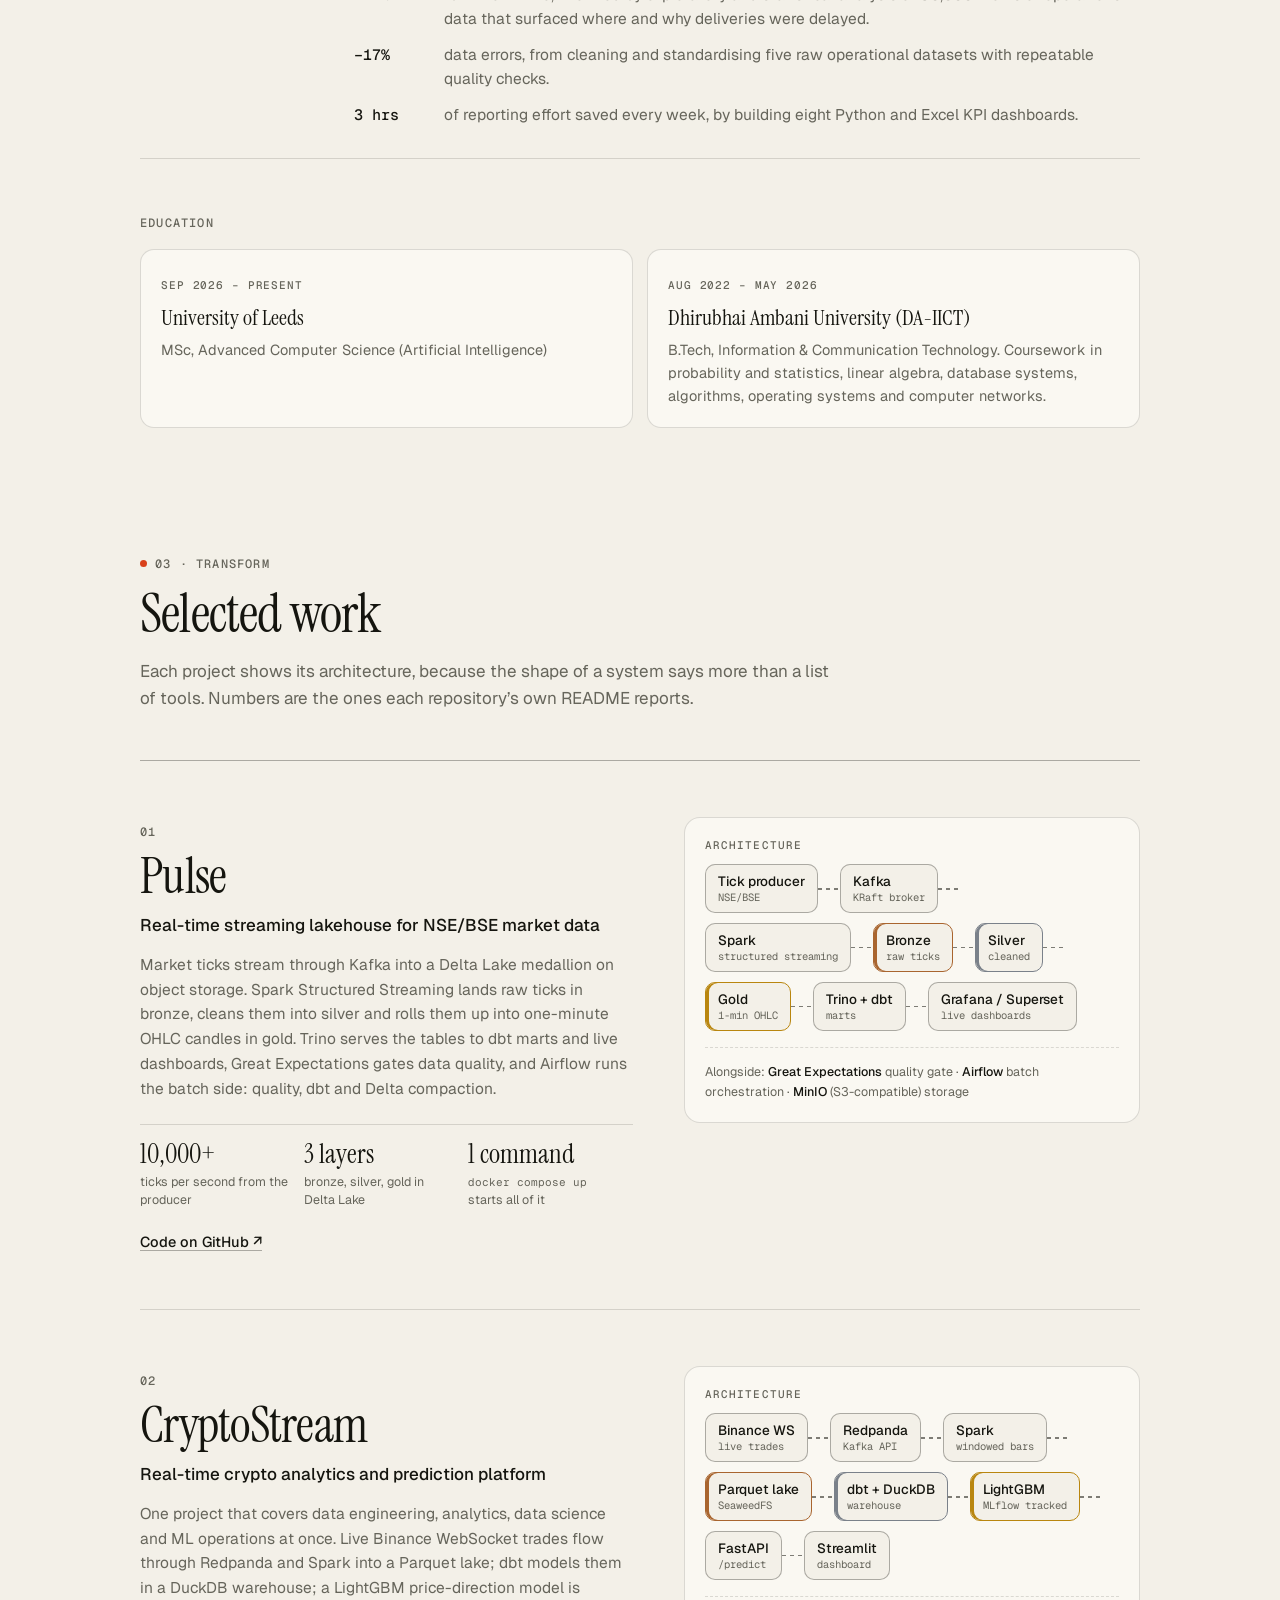
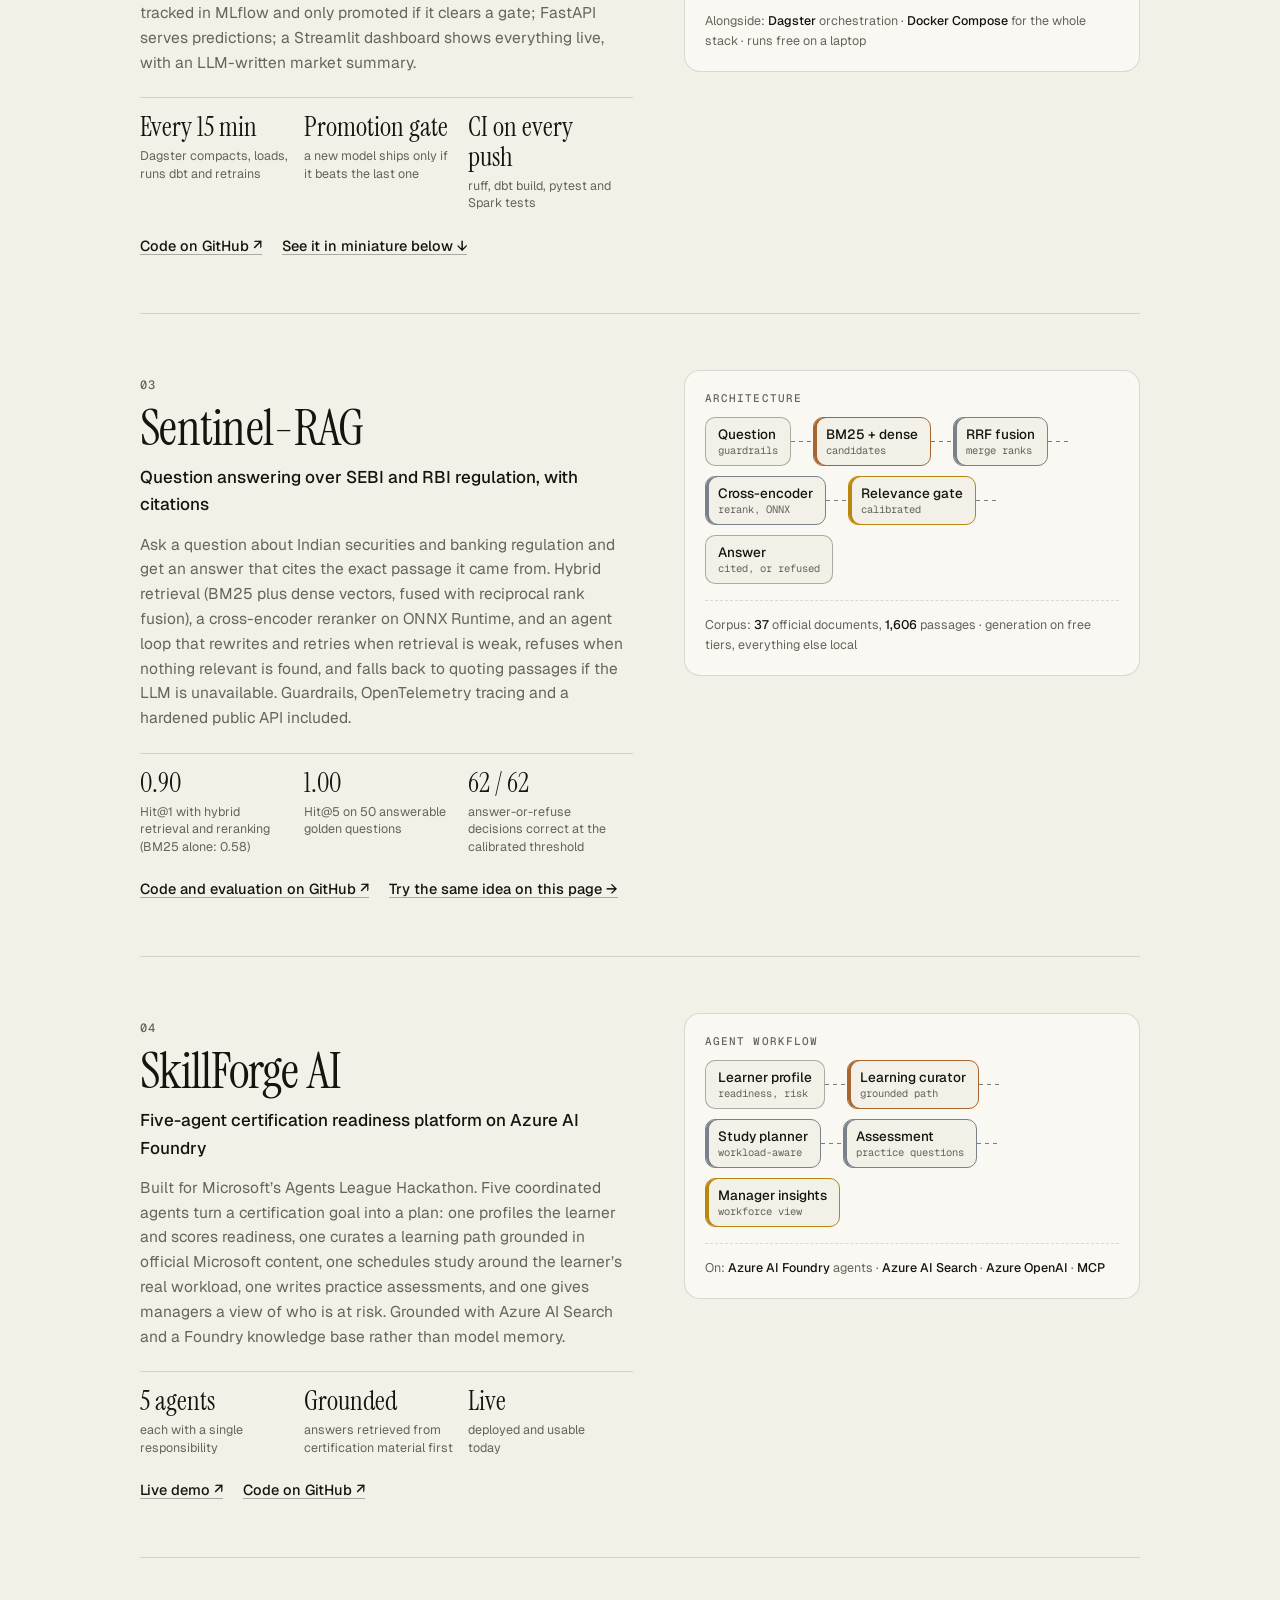
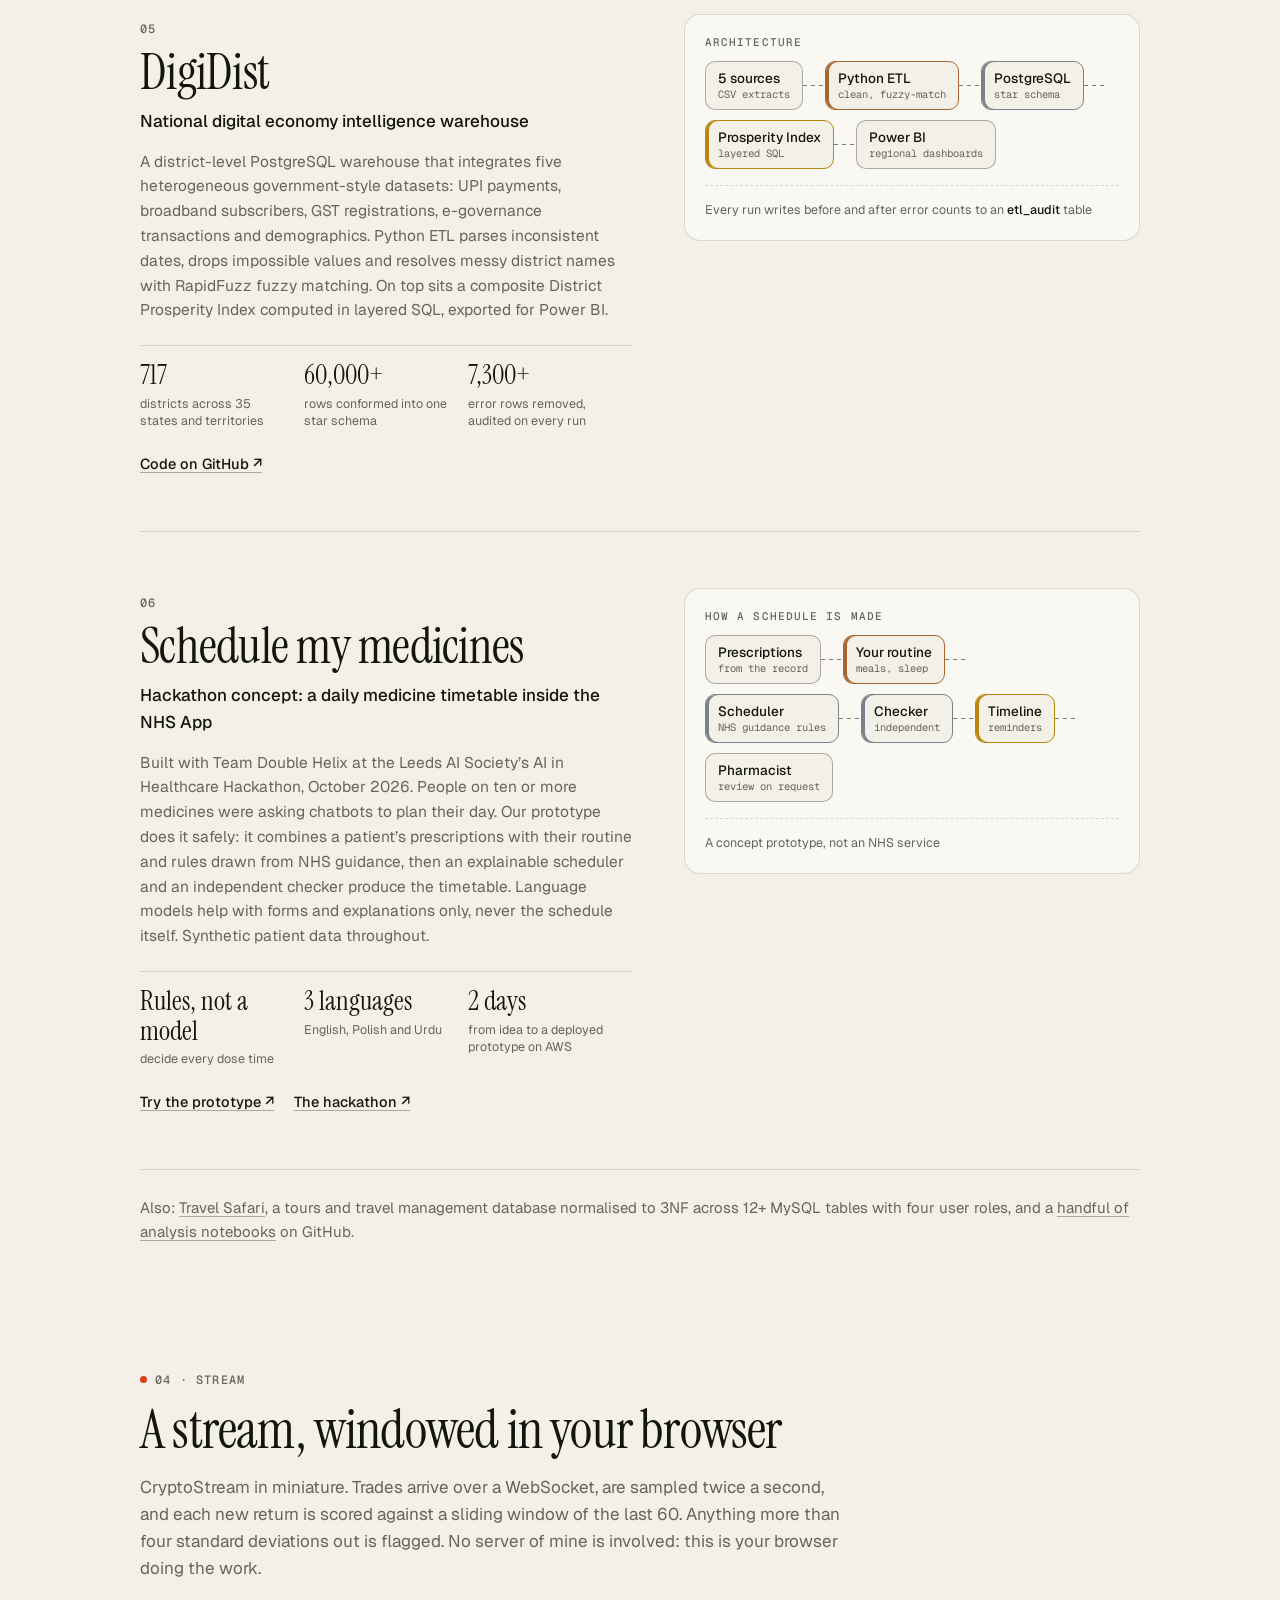
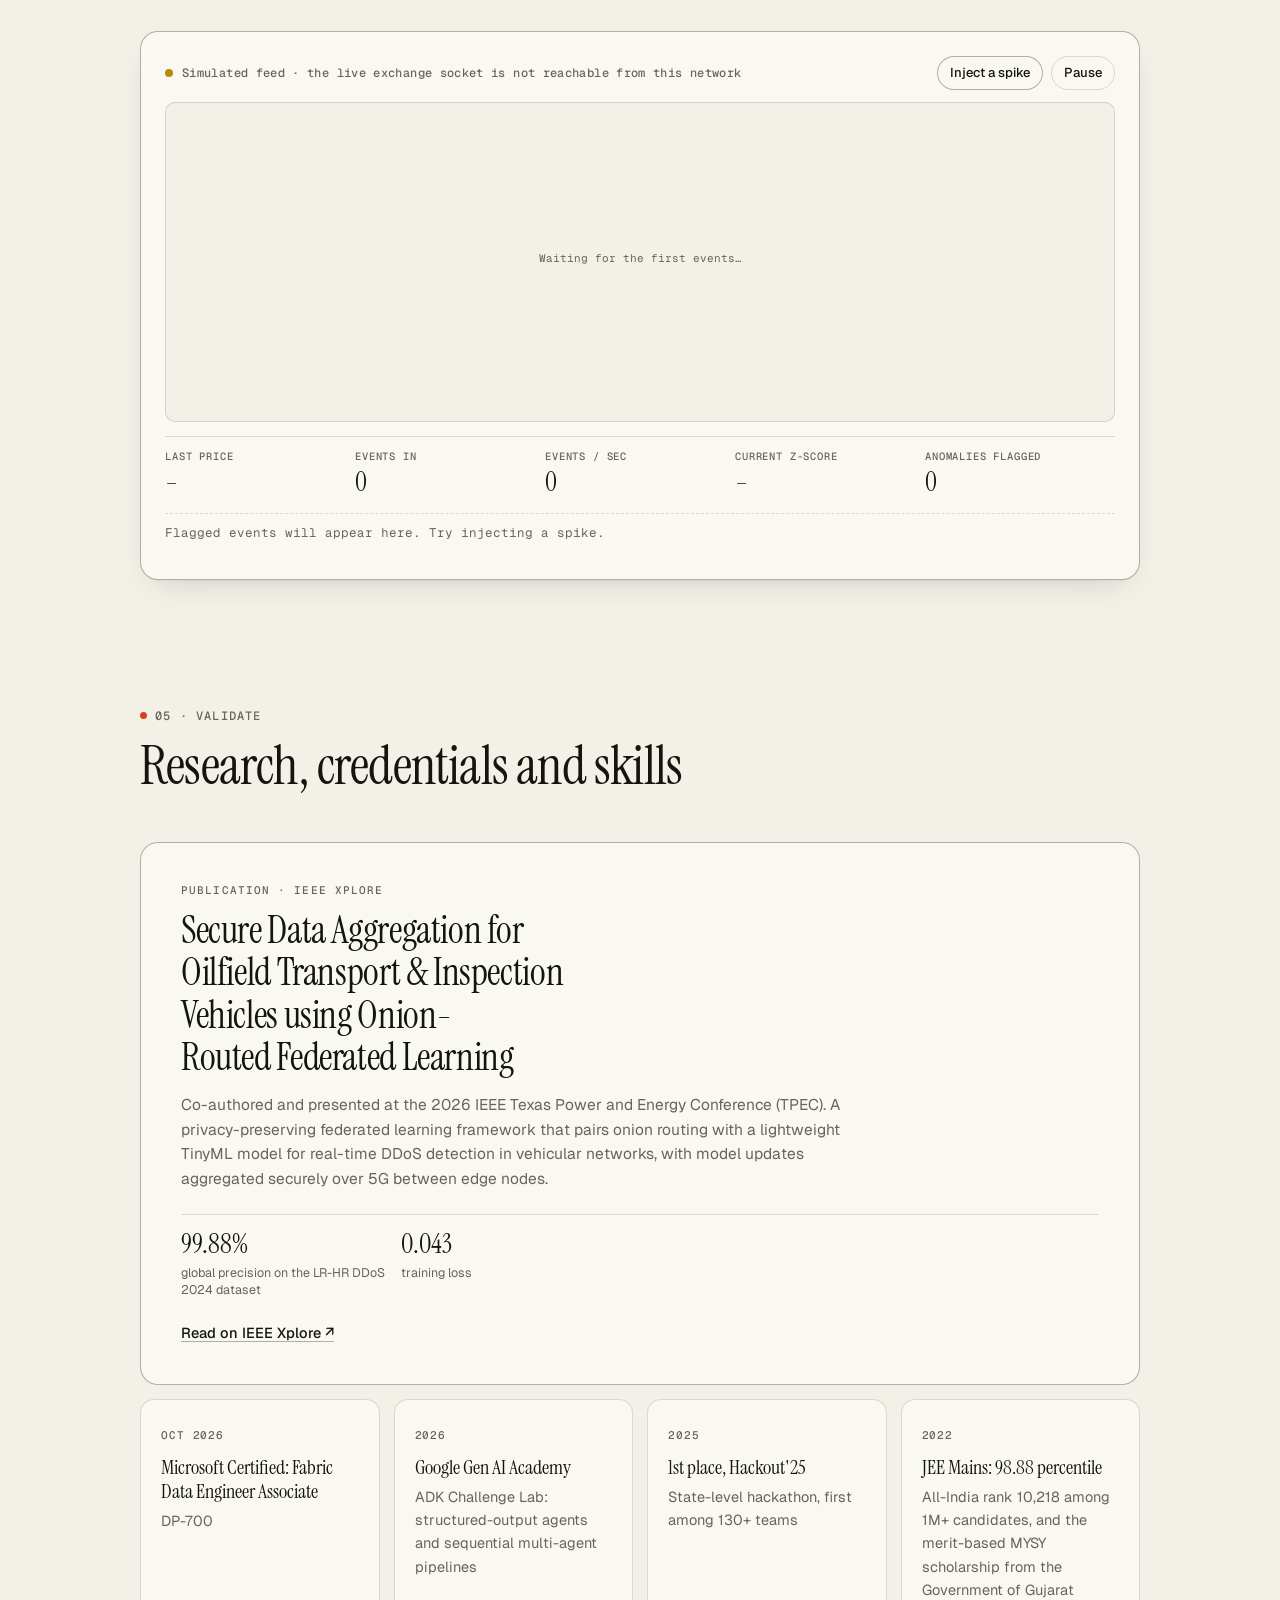
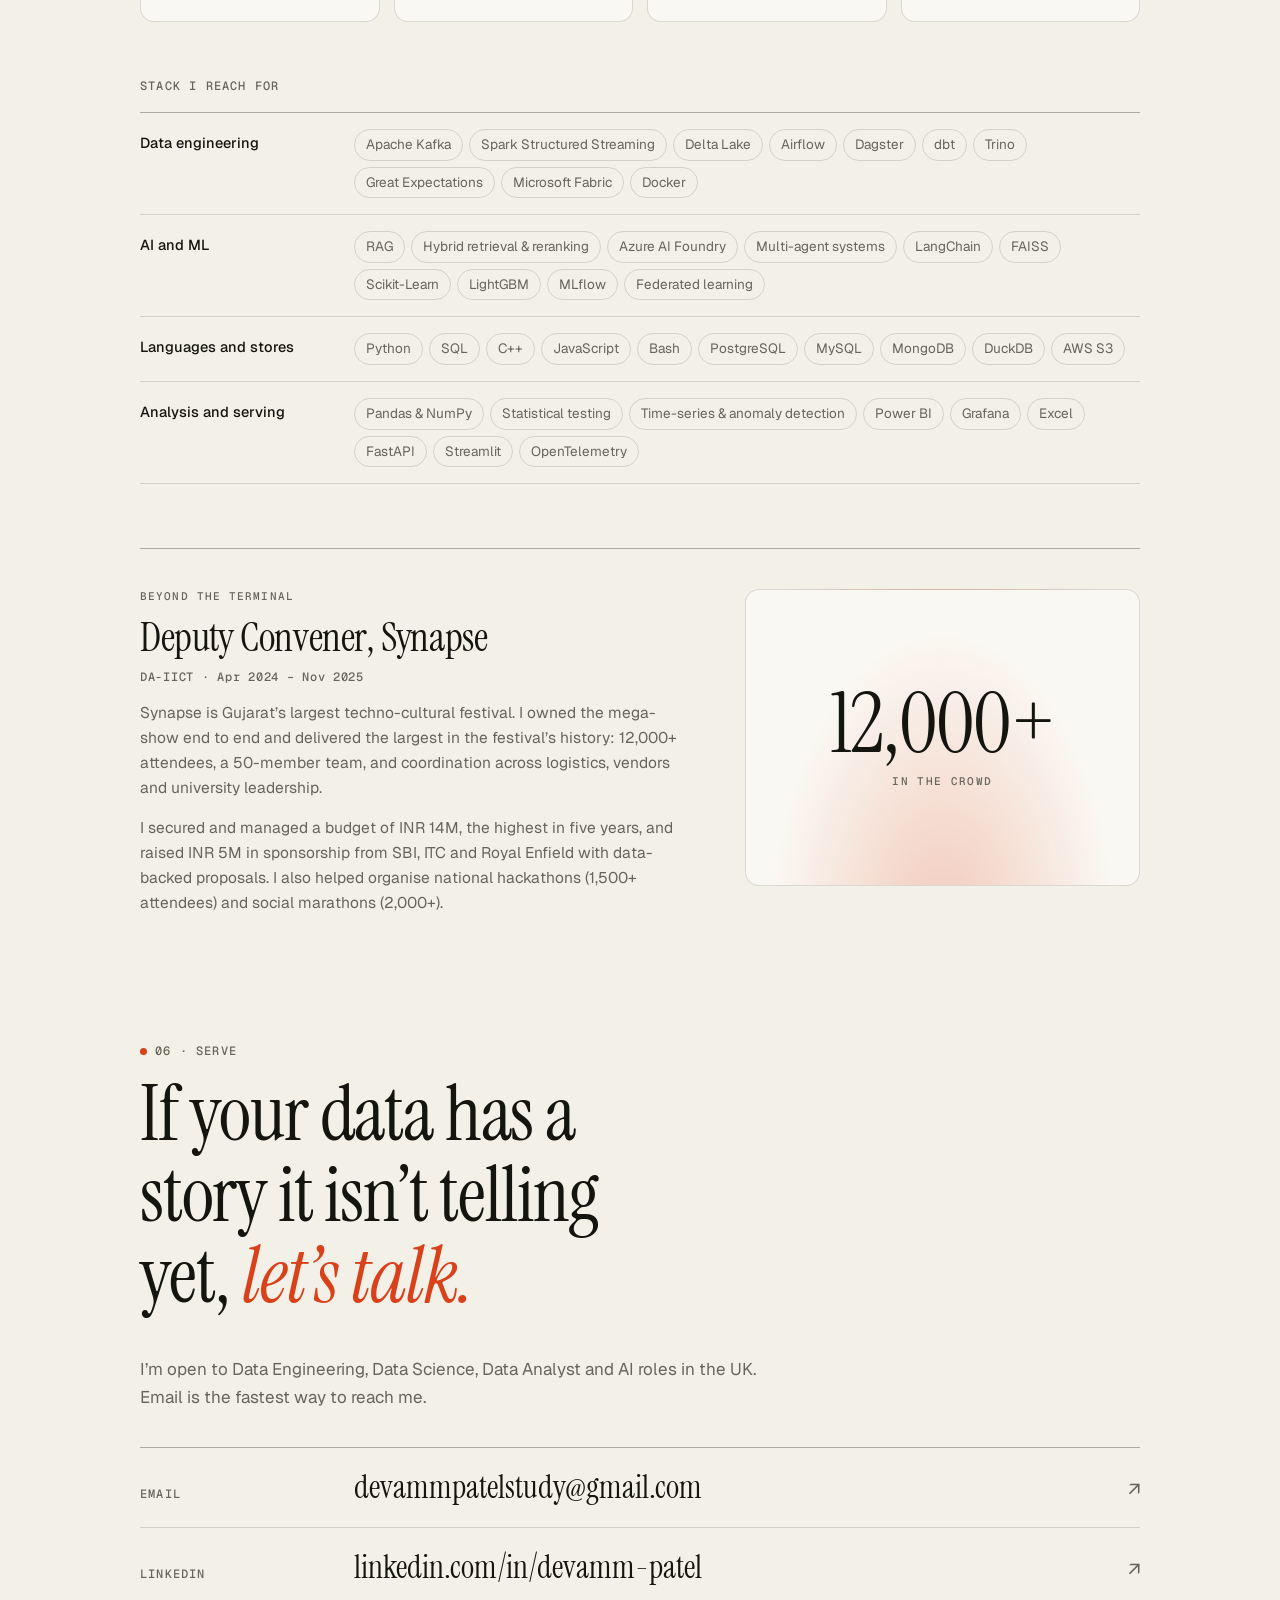
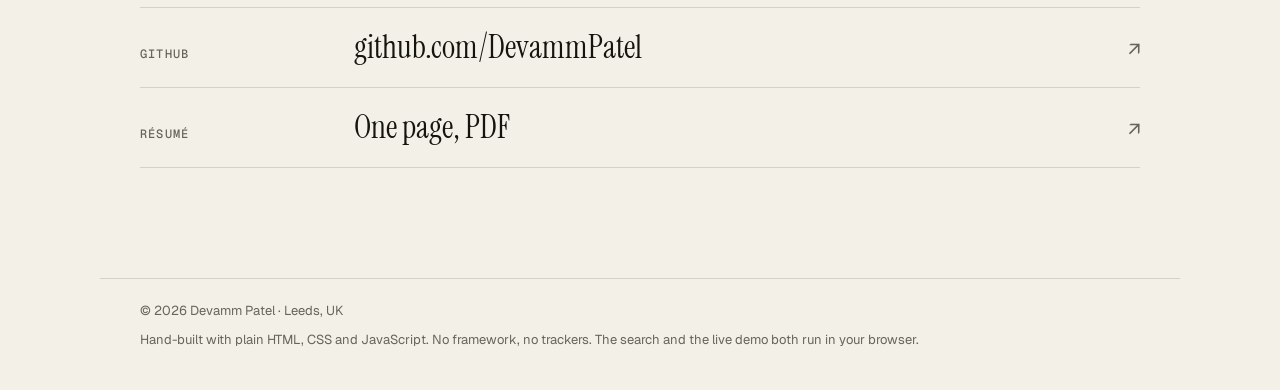
==== commit 096060f1: "Add one-page résumé, update LinkedIn, replace hero highlight - One-page multi-purpose résumé (assets" ====
--- a/index.html
+++ b/index.html
@@ -42,7 +42,7 @@
     { "@type": "CollegeOrUniversity", "name": "University of Leeds" },
     { "@type": "CollegeOrUniversity", "name": "Dhirubhai Ambani University (DA-IICT)" }
   ],
-  "sameAs": ["https://github.com/DevammPatel", "https://www.linkedin.com/in/Devamm"]
+  "sameAs": ["https://github.com/DevammPatel", "https://www.linkedin.com/in/devamm-patel-197891265/"]
 }
 </script>
 </head>
@@ -113,7 +113,7 @@
 
   <div class="cta">
     <a class="btn primary" href="#work">See the work</a>
-    <a class="btn" href="assets/resume.pdf" id="resume-link" hidden>Résumé (PDF)</a>
+    <a class="btn" href="assets/resume.pdf" target="_blank" rel="noopener">Résumé (PDF)</a>
     <a class="btn ghost" href="#contact">Get in touch</a>
   </div>
 
@@ -132,7 +132,7 @@
   <ul class="kpis">
     <li data-p data-k="publication paper research"><strong>IEEE</strong><span>Published researcher, 2026 IEEE TPEC, Texas</span></li>
     <li data-p data-k="certification certified microsoft"><strong>DP-700</strong><span>Microsoft Certified: Fabric Data Engineer Associate</span></li>
-    <li data-p data-k="award hackathon winner"><strong>1st of 130+</strong><span>teams at the Hackout'25 state hackathon</span></li>
+    <li data-p data-k="internship result machine learning impact"><strong>+22%</strong><span>model accuracy over baseline, delivered as a Data Scientist Intern</span></li>
     <li data-p data-k="leadership team event"><strong>12,000+</strong><span>people at the festival show I led a 50-person team to deliver</span></li>
   </ul>
 </section>
@@ -252,7 +252,6 @@
           <li><span class="n"><b>Grafana / Superset</b><i>live dashboards</i></span></li>
         </ol>
         <p class="arch-side">Alongside: <b>Great Expectations</b> quality gate · <b>Airflow</b> batch orchestration · <b>MinIO</b> (S3-compatible) storage</p>
-        <div class="frame shot"><img src="assets/img/pulse.jpg" alt="Pulse dashboard screenshot" loading="lazy" onerror="this.parentNode.remove()"></div>
       </div>
     </article>
 
@@ -282,7 +281,6 @@
           <li><span class="n"><b>Streamlit</b><i>dashboard</i></span></li>
         </ol>
         <p class="arch-side">Alongside: <b>Dagster</b> orchestration · <b>Docker Compose</b> for the whole stack · runs free on a laptop</p>
-        <div class="frame shot"><img src="assets/img/cryptostream.jpg" alt="CryptoStream dashboard screenshot" loading="lazy" onerror="this.parentNode.remove()"></div>
       </div>
     </article>
 
@@ -310,7 +308,6 @@
           <li><span class="n"><b>Answer</b><i>cited, or refused</i></span></li>
         </ol>
         <p class="arch-side">Corpus: <b>37</b> official documents, <b>1,606</b> passages · generation on free tiers, everything else local</p>
-        <div class="frame shot"><img src="assets/img/sentinel-rag.jpg" alt="Sentinel-RAG chat interface screenshot" loading="lazy" onerror="this.parentNode.remove()"></div>
       </div>
     </article>
 
@@ -337,7 +334,6 @@
           <li><span class="n g"><b>Manager insights</b><i>workforce view</i></span></li>
         </ol>
         <p class="arch-side">On: <b>Azure AI Foundry</b> agents · <b>Azure AI Search</b> · <b>Azure OpenAI</b> · <b>MCP</b></p>
-        <div class="frame shot"><img src="assets/img/skillforge.jpg" alt="SkillForge AI screenshot" loading="lazy" onerror="this.parentNode.remove()"></div>
       </div>
     </article>
 
@@ -364,7 +360,6 @@
           <li><span class="n"><b>Power BI</b><i>regional dashboards</i></span></li>
         </ol>
         <p class="arch-side">Every run writes before and after error counts to an <b>etl_audit</b> table</p>
-        <div class="frame shot"><img src="assets/img/digidist.jpg" alt="DigiDist Power BI dashboard screenshot" loading="lazy" onerror="this.parentNode.remove()"></div>
       </div>
     </article>
 
@@ -392,7 +387,6 @@
           <li><span class="n"><b>Pharmacist</b><i>review on request</i></span></li>
         </ol>
         <p class="arch-side">A concept prototype, not an NHS service</p>
-        <div class="frame shot"><img src="assets/img/medicines.jpg" alt="Schedule my medicines prototype screenshot" loading="lazy" onerror="this.parentNode.remove()"></div>
       </div>
     </article>
   </div>
@@ -522,8 +516,9 @@
   <p class="contact-lede" data-p data-k="contact hire availability email reach roles open">I’m open to Data Engineering, Data Science, Data Analyst and AI roles in the UK. Email is the fastest way to reach me.</p>
   <ul class="contact-links">
     <li><a href="mailto:devammpatelstudy@gmail.com"><span>Email</span><b>devammpatelstudy@gmail.com</b></a></li>
-    <li><a href="https://www.linkedin.com/in/Devamm" target="_blank" rel="noopener"><span>LinkedIn</span><b>linkedin.com/in/Devamm</b></a></li>
-    <li><a href="https://github.com/DevammPatel" target="_blank" rel="noopener"><span>GitHub</span><b>github.com/DevammPatel</b></a></li>
+    <li><a href="https://www.linkedin.com/in/devamm-patel-197891265/" target="_blank" rel="noopener me"><span>LinkedIn</span><b>linkedin.com/in/devamm-patel</b></a></li>
+    <li><a href="https://github.com/DevammPatel" target="_blank" rel="noopener me"><span>GitHub</span><b>github.com/DevammPatel</b></a></li>
+    <li><a href="assets/resume.pdf" target="_blank" rel="noopener"><span>Résumé</span><b>One page, PDF</b></a></li>
   </ul>
 </section>
 
--- a/assets/css/style.css
+++ b/assets/css/style.css
@@ -261,7 +261,6 @@
 .n.g { border-color: var(--gold); box-shadow: inset 3px 0 0 var(--gold); }
 .arch-side { font-size: 12.5px; color: var(--muted); margin-top: 16px; padding-top: 14px; border-top: 1px dashed var(--line); }
 .arch-side b { color: var(--ink); font-weight: 500; }
-.shot { margin-top: 16px; aspect-ratio: 16 / 10; }
 .also { margin-top: 26px; color: var(--muted); font-size: 15px; }
 
 /* Lens: dim what is less relevant, never hide it. */
@@ -396,7 +395,7 @@
 }
 
 @media print {
-  .top, .rail, .flowfig, .lens, .lens-note, .cta, #live, .ask, .shot, .foot p:last-child { display: none !important; }
+  .top, .rail, .flowfig, .lens, .lens-note, .cta, #live, .ask, .foot p:last-child { display: none !important; }
   body { background: #fff; color: #000; font-size: 11pt; }
   .sec { padding-top: 24pt; }
   .project, .job { break-inside: avoid; }
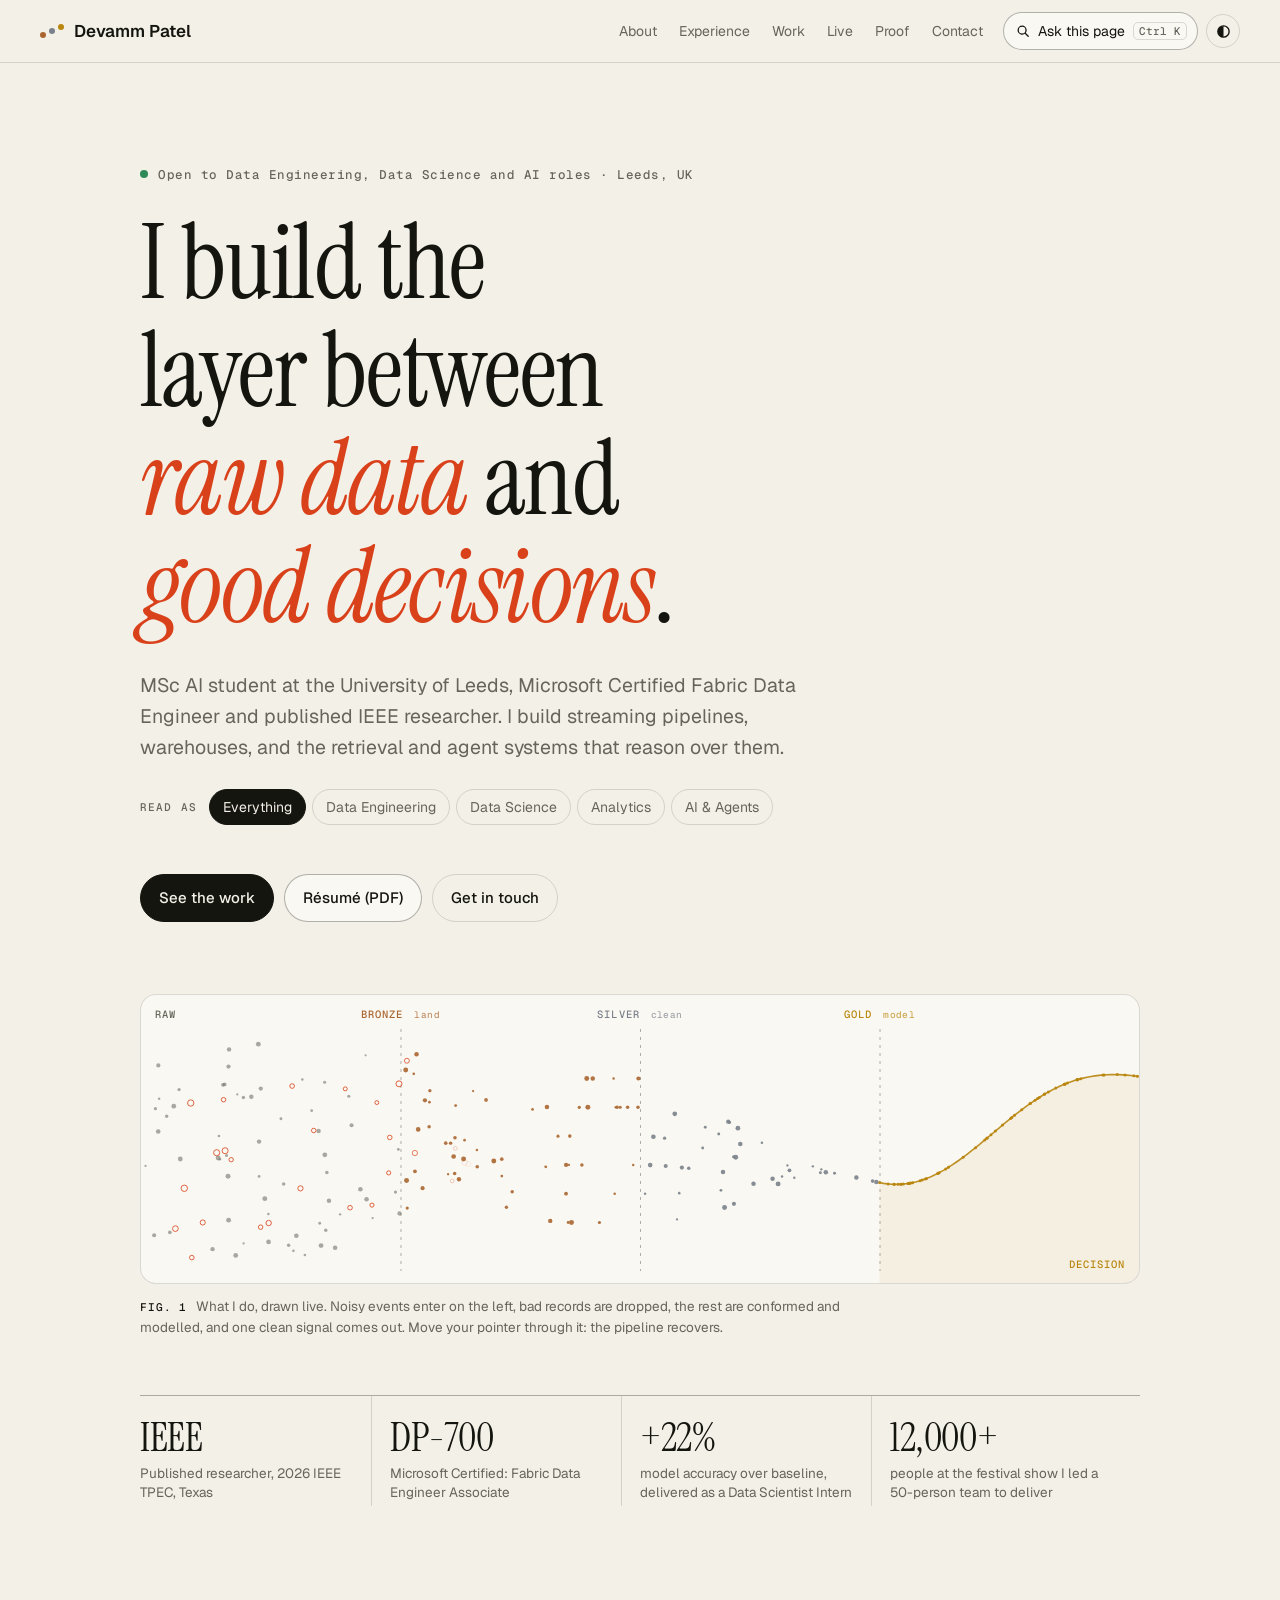
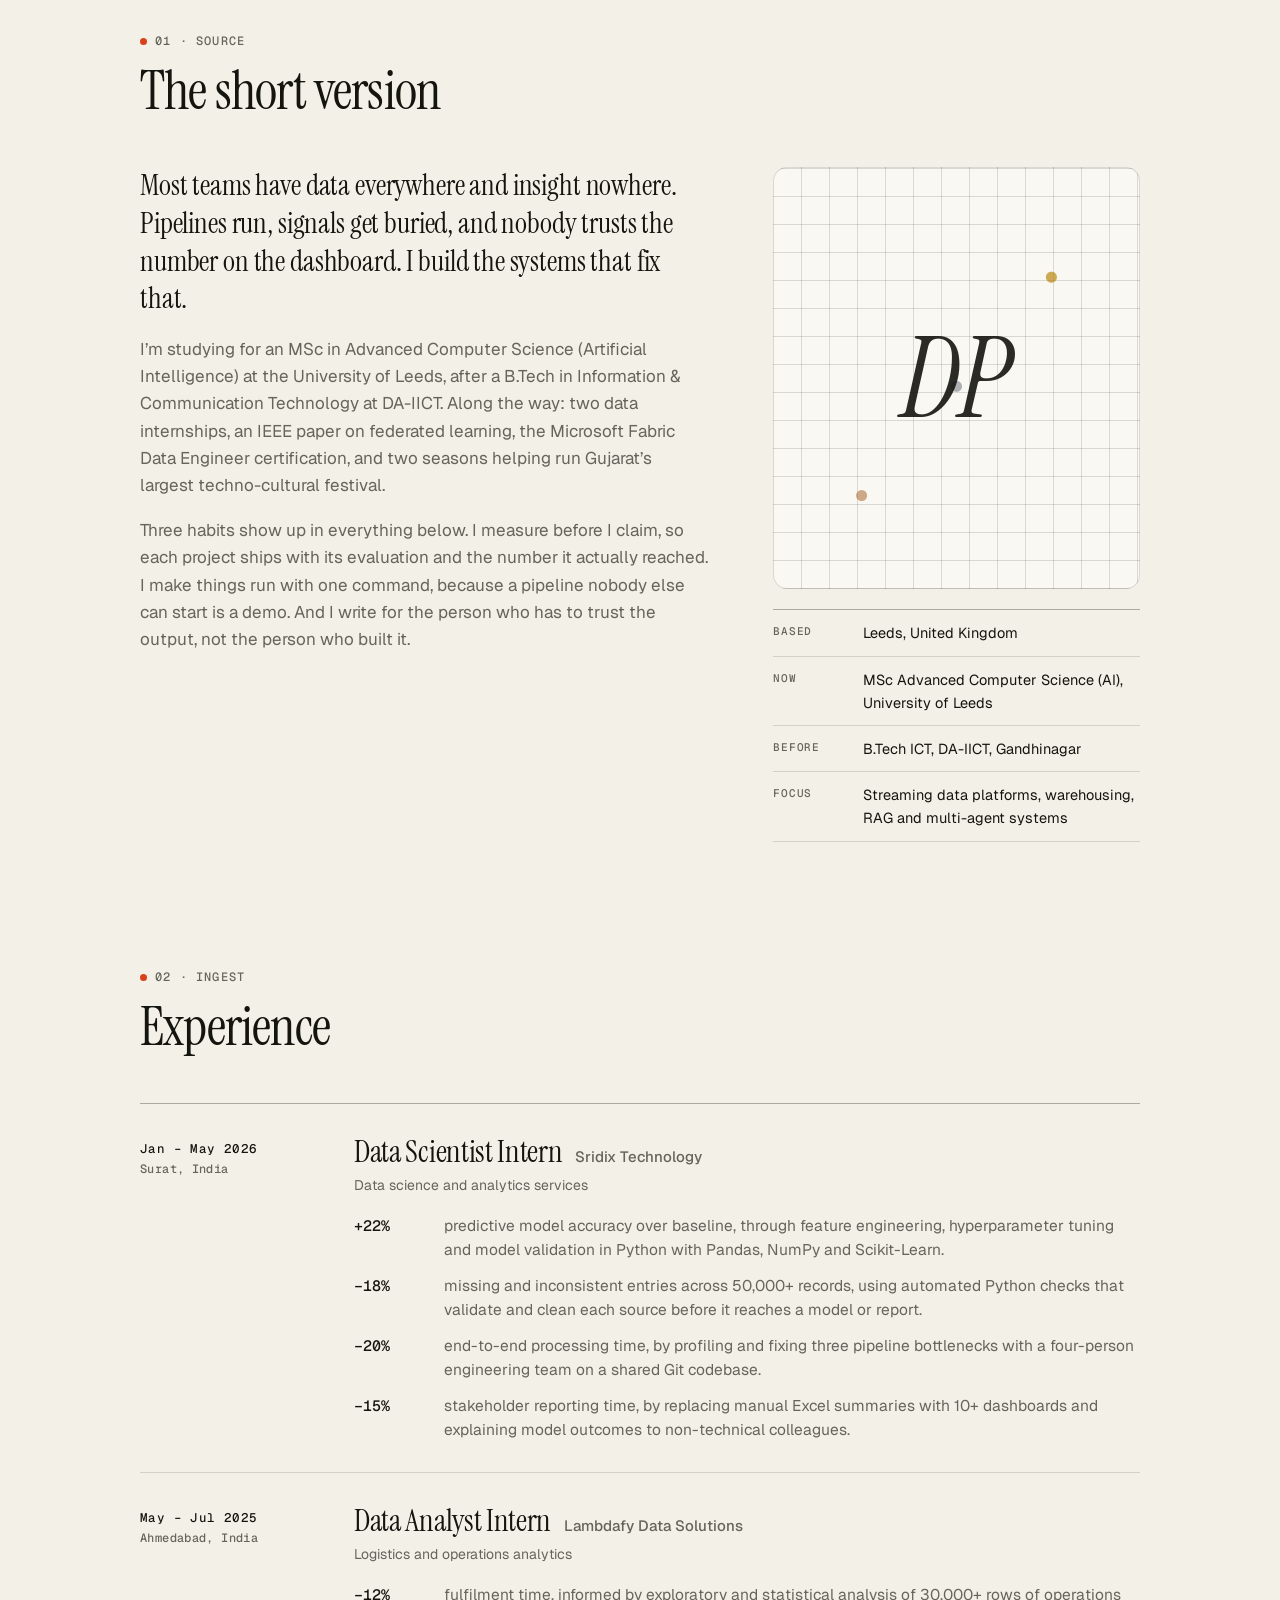
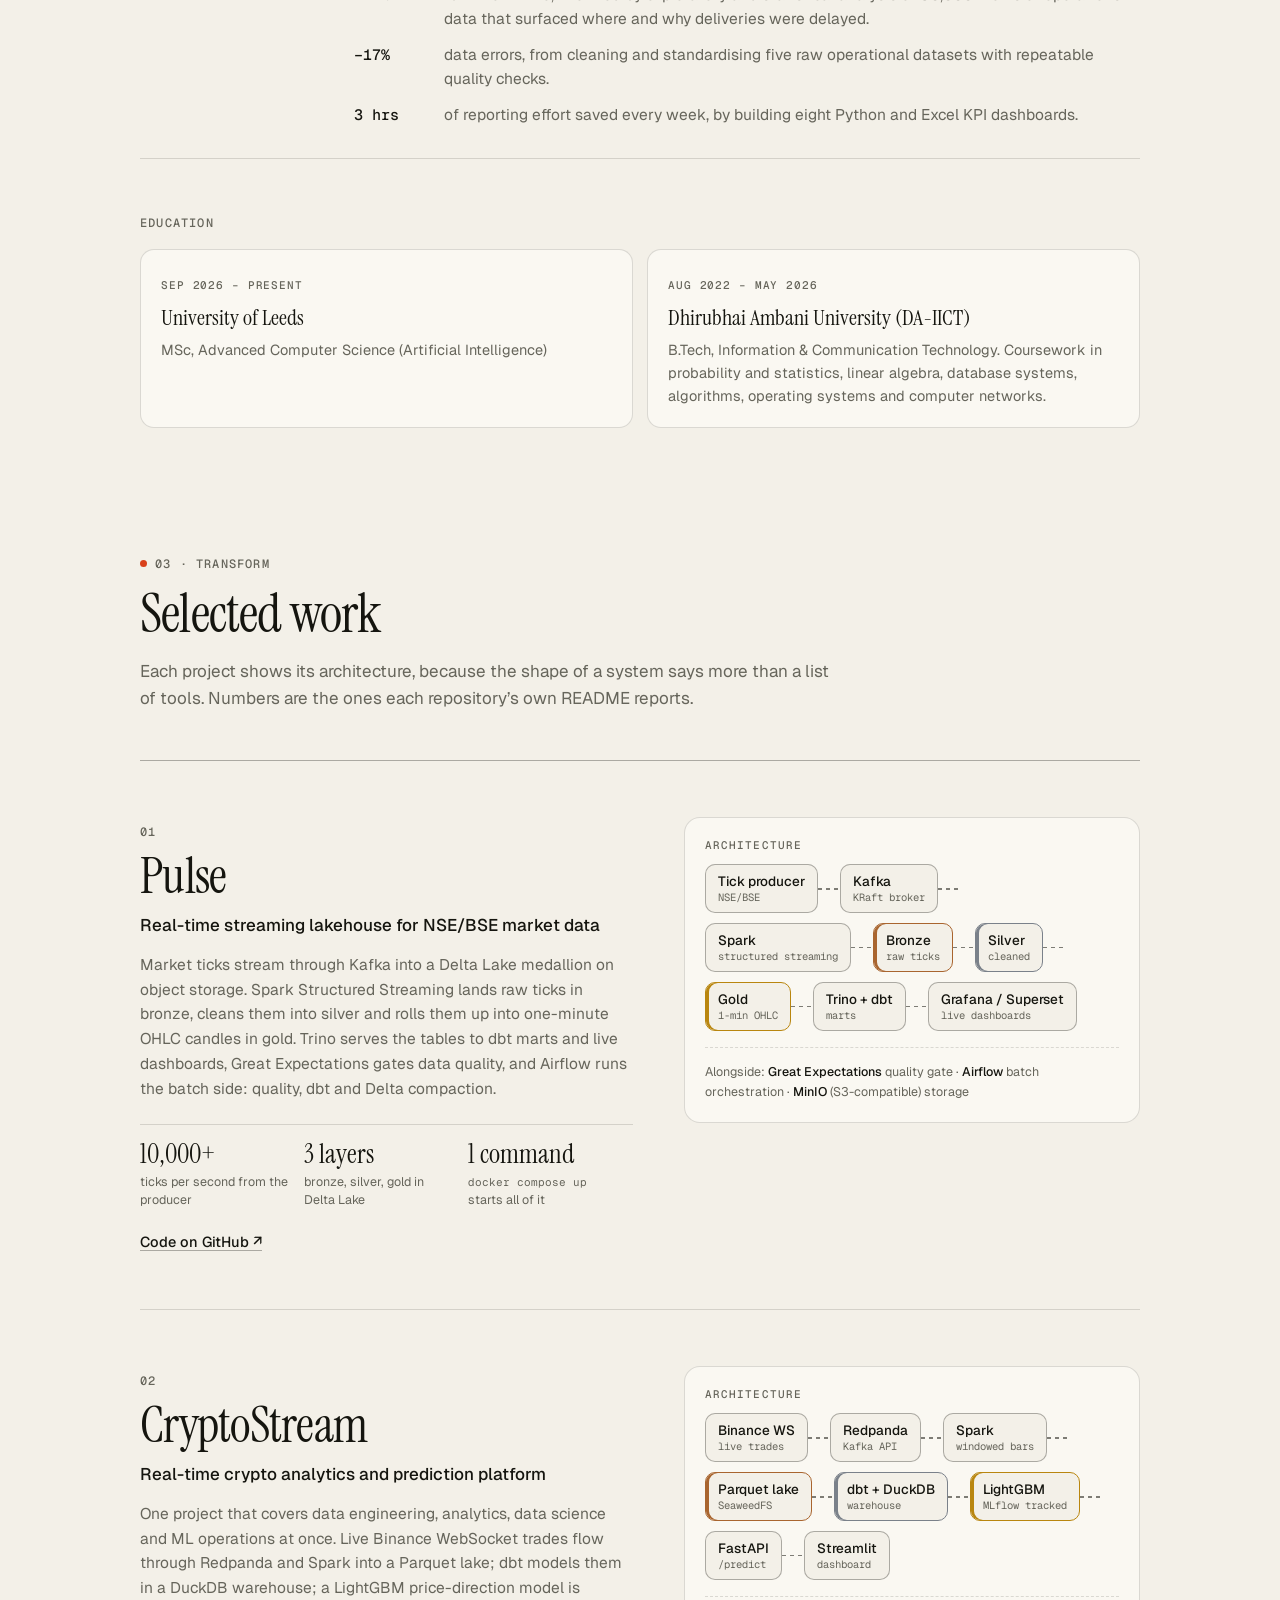
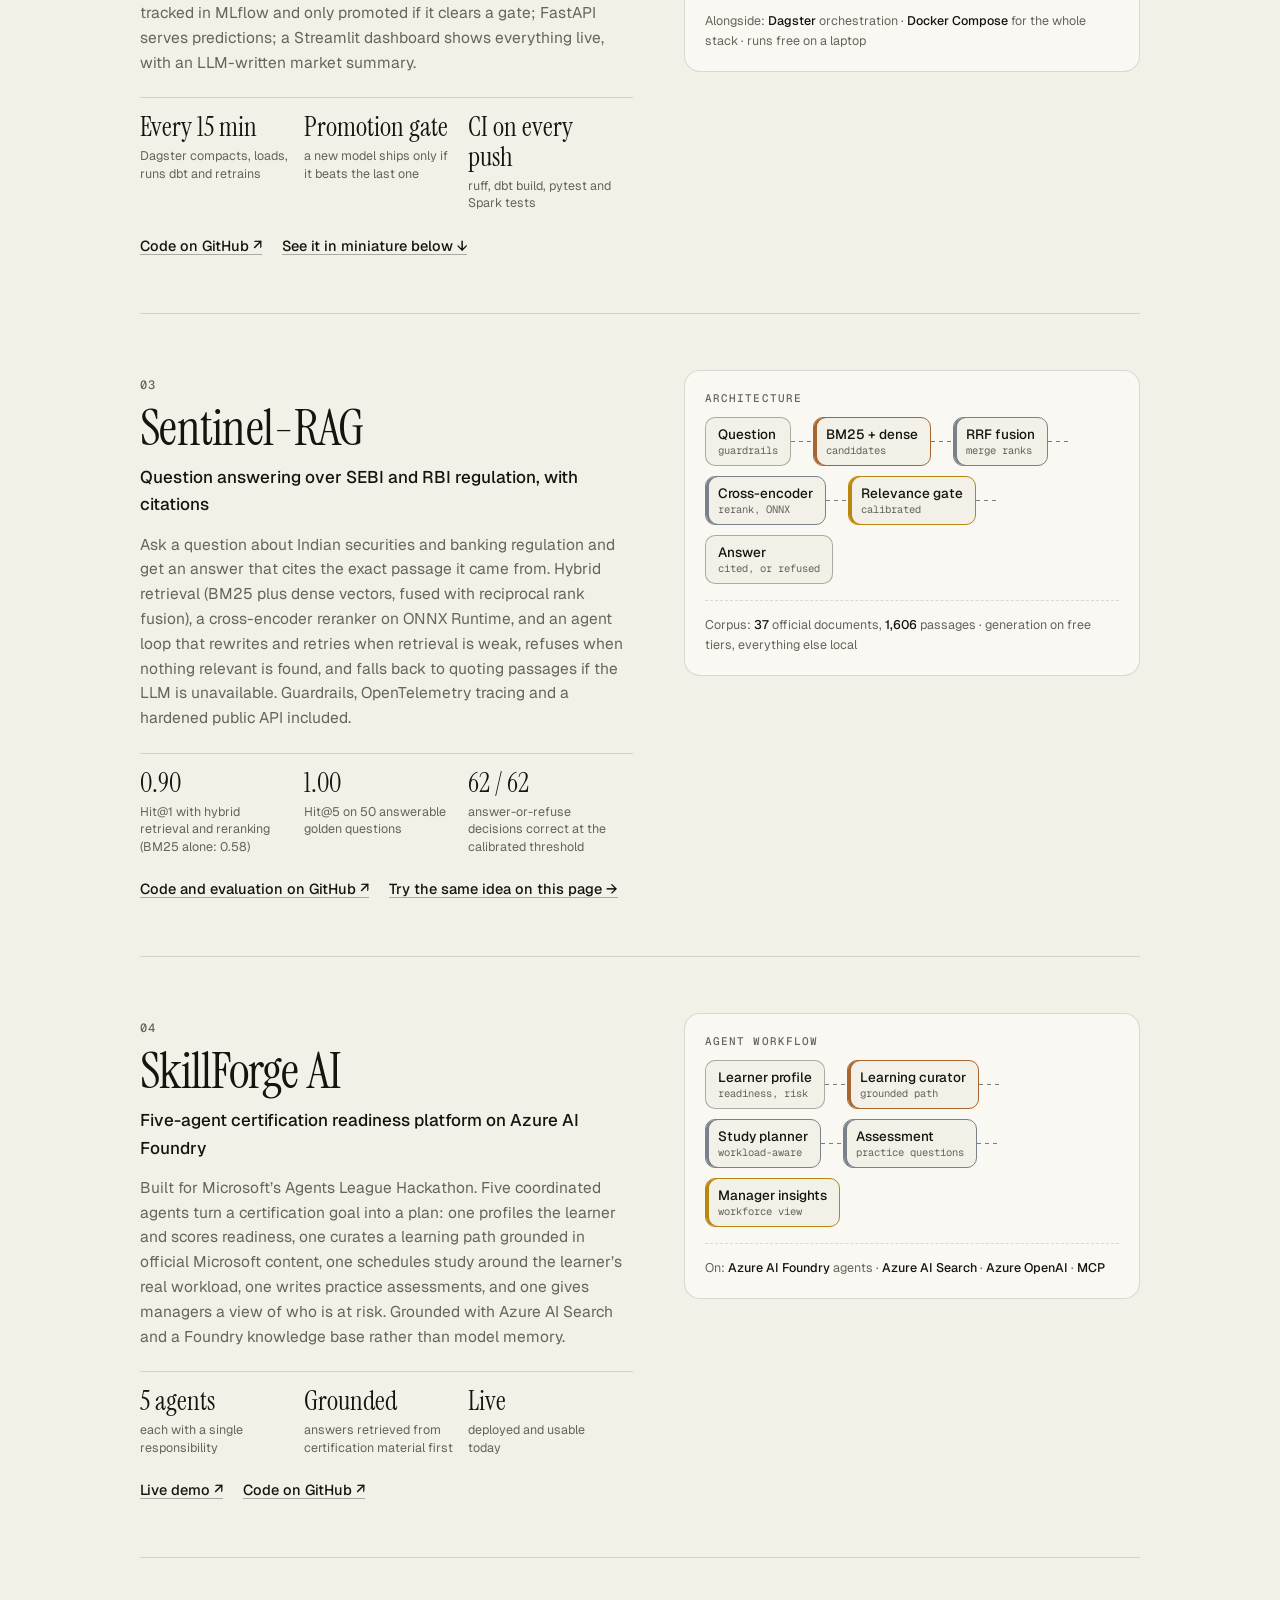
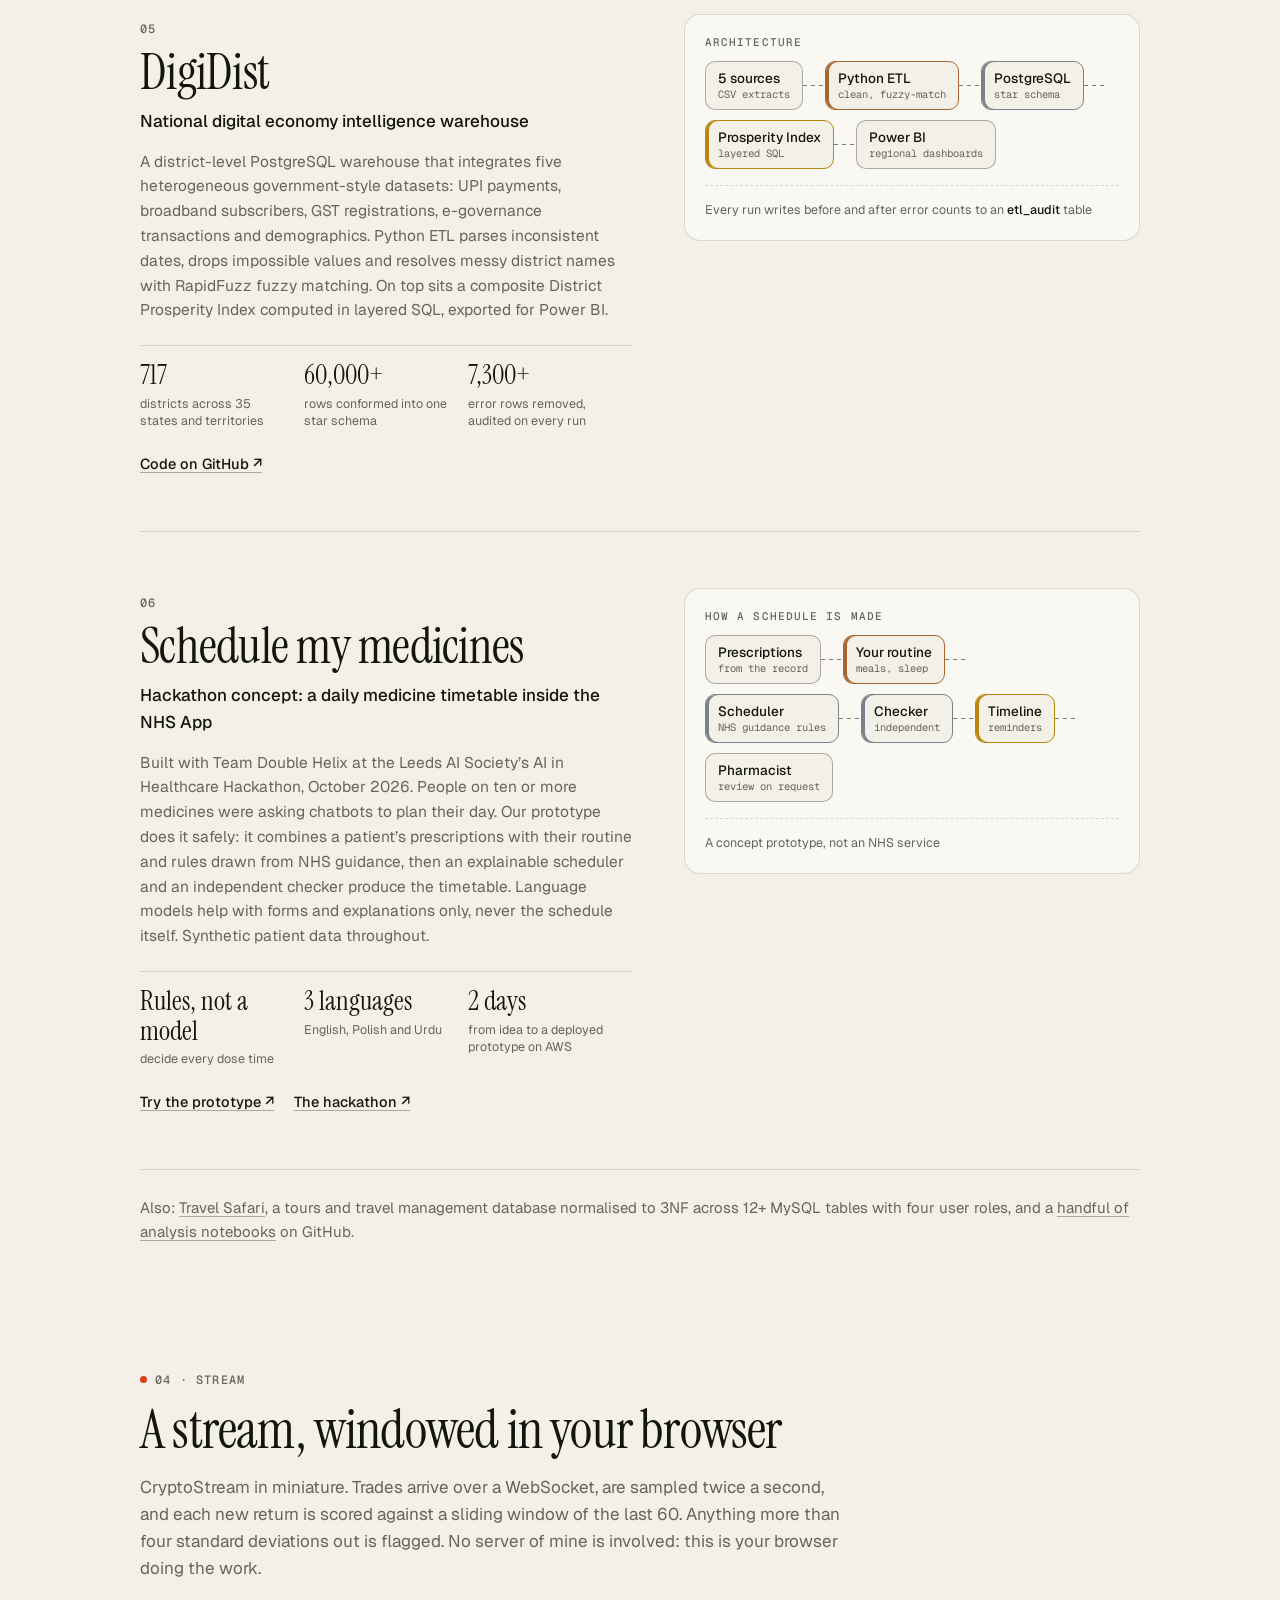
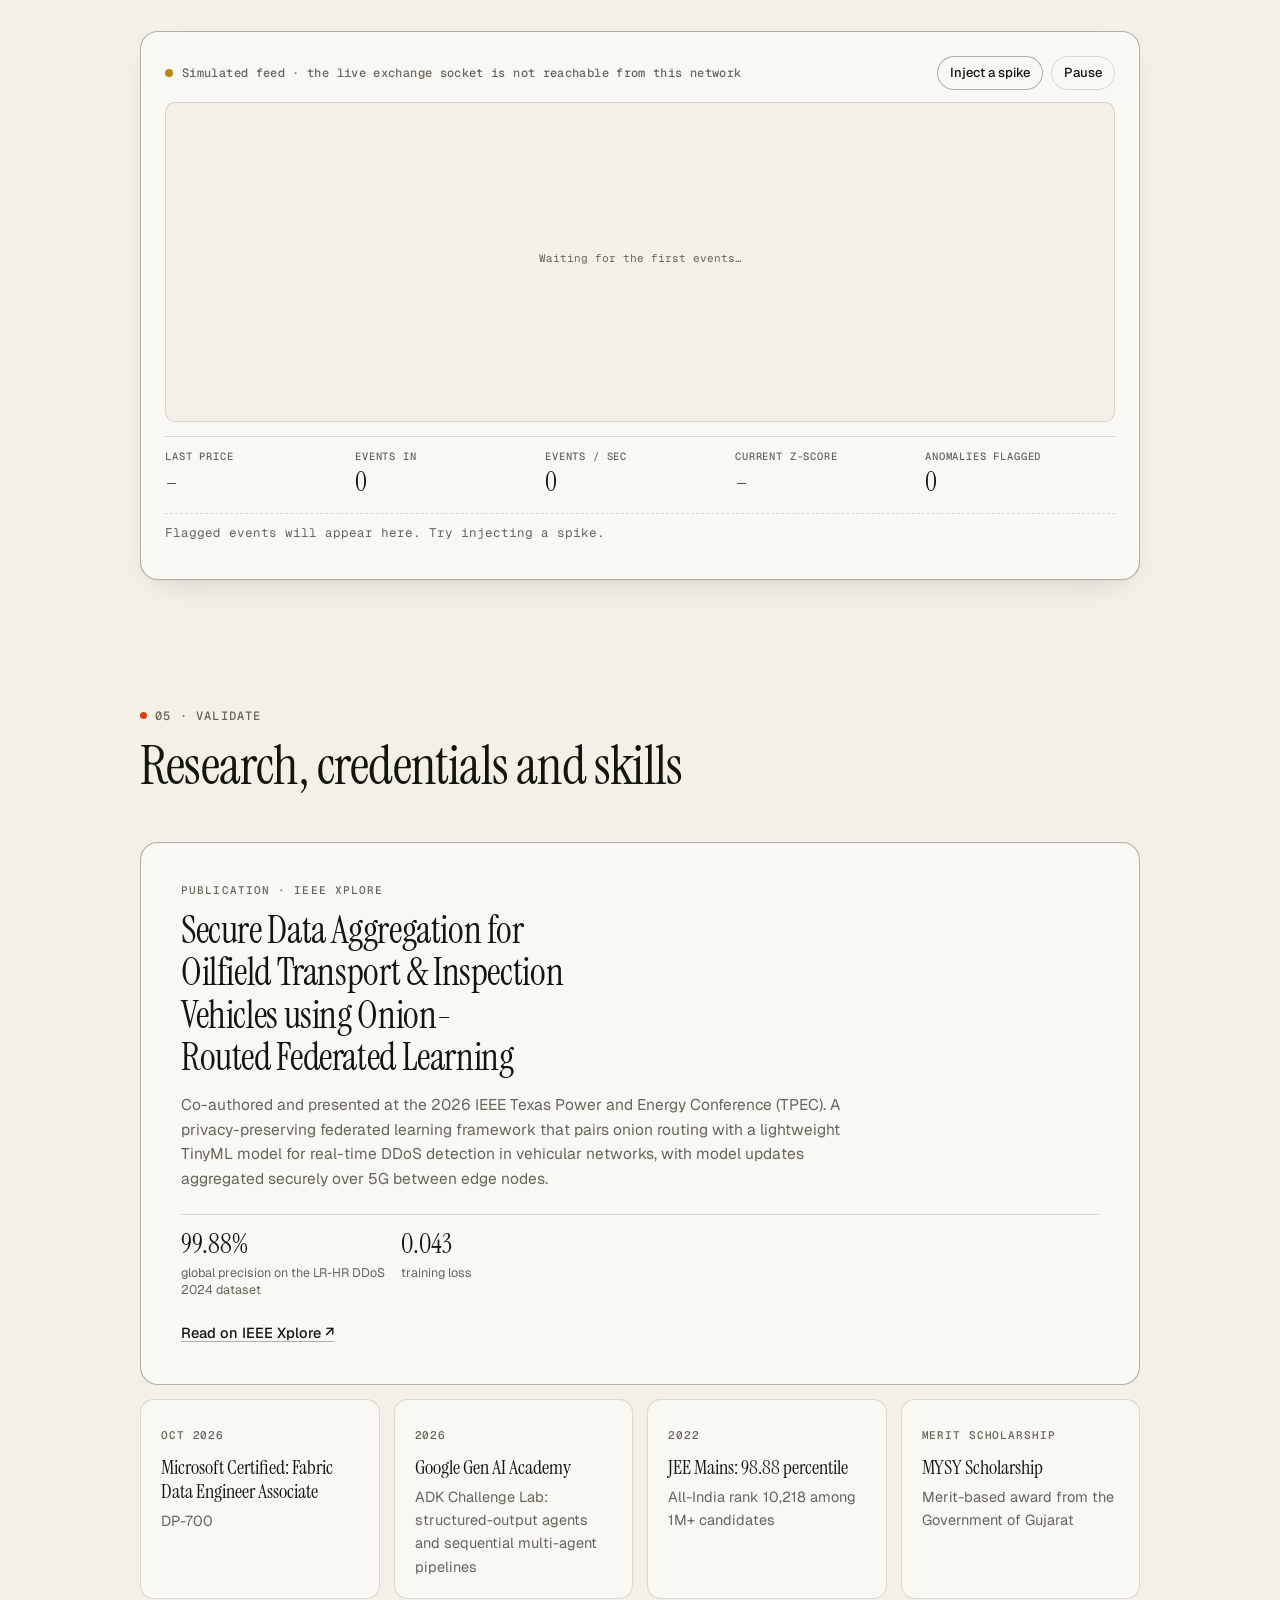
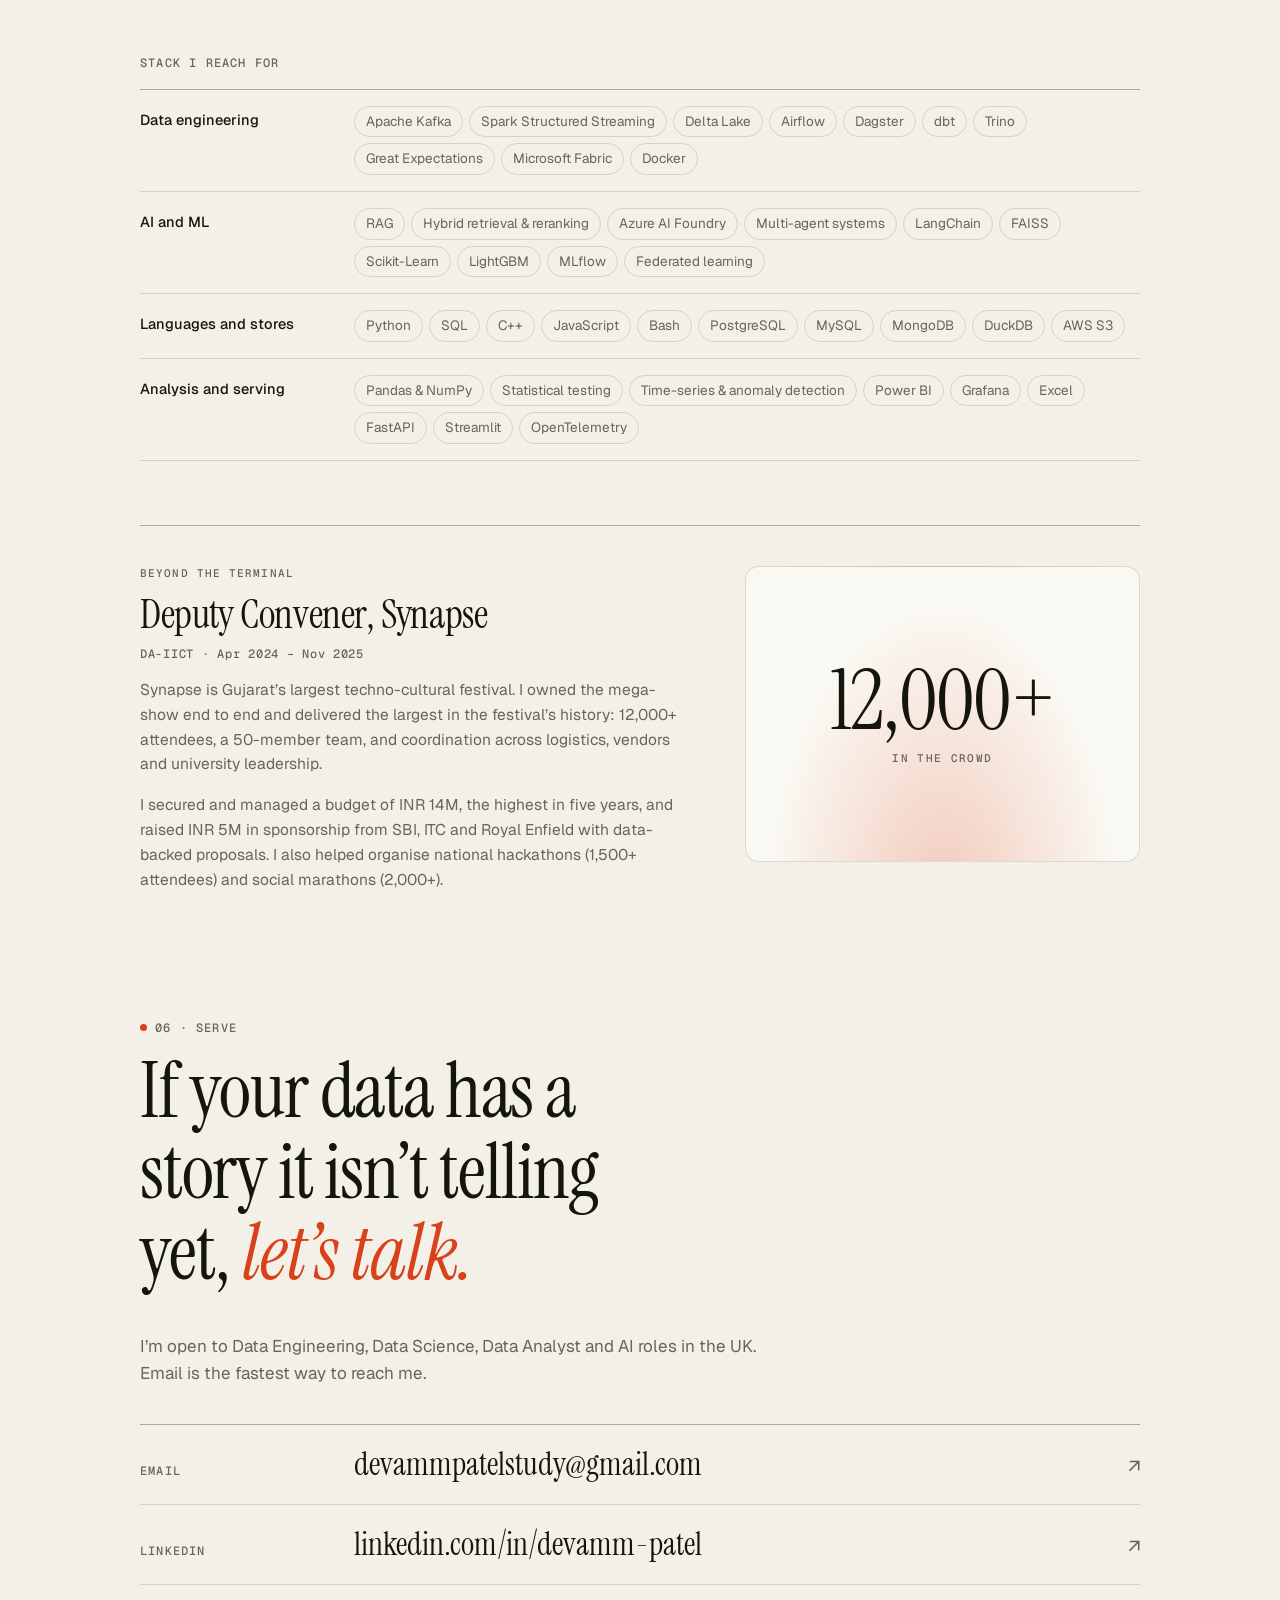
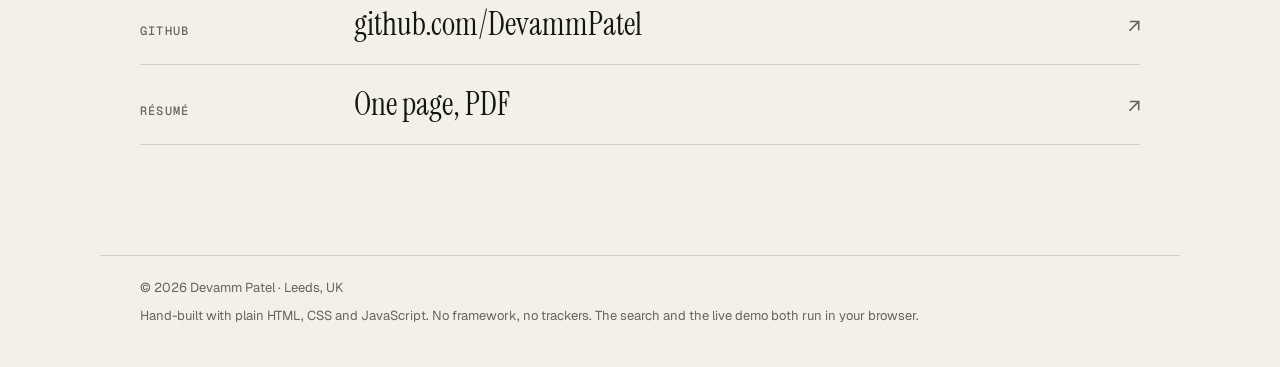
==== commit 2c5fd81c: "Remove Hackout from the site credentials; split JEE and MYSY cards Co-Authored-By: Claude Fable 5.2 " ====
--- a/index.html
+++ b/index.html
@@ -451,15 +451,15 @@
       <h4>Google Gen AI Academy</h4>
       <p>ADK Challenge Lab: structured-output agents and sequential multi-agent pipelines</p>
     </article>
-    <article data-p data-k="award hackathon winner first place">
-      <span class="when-inline">2025</span>
-      <h4>1st place, Hackout'25</h4>
-      <p>State-level hackathon, first among 130+ teams</p>
-    </article>
-    <article data-p data-k="award exam jee scholarship academic">
+    <article data-p data-k="award exam jee academic rank">
       <span class="when-inline">2022</span>
       <h4>JEE Mains: 98.88 percentile</h4>
-      <p>All-India rank 10,218 among 1M+ candidates, and the merit-based MYSY scholarship from the Government of Gujarat</p>
+      <p>All-India rank 10,218 among 1M+ candidates</p>
+    </article>
+    <article data-p data-k="award scholarship merit academic">
+      <span class="when-inline">Merit scholarship</span>
+      <h4>MYSY Scholarship</h4>
+      <p>Merit-based award from the Government of Gujarat</p>
     </article>
   </div>
 
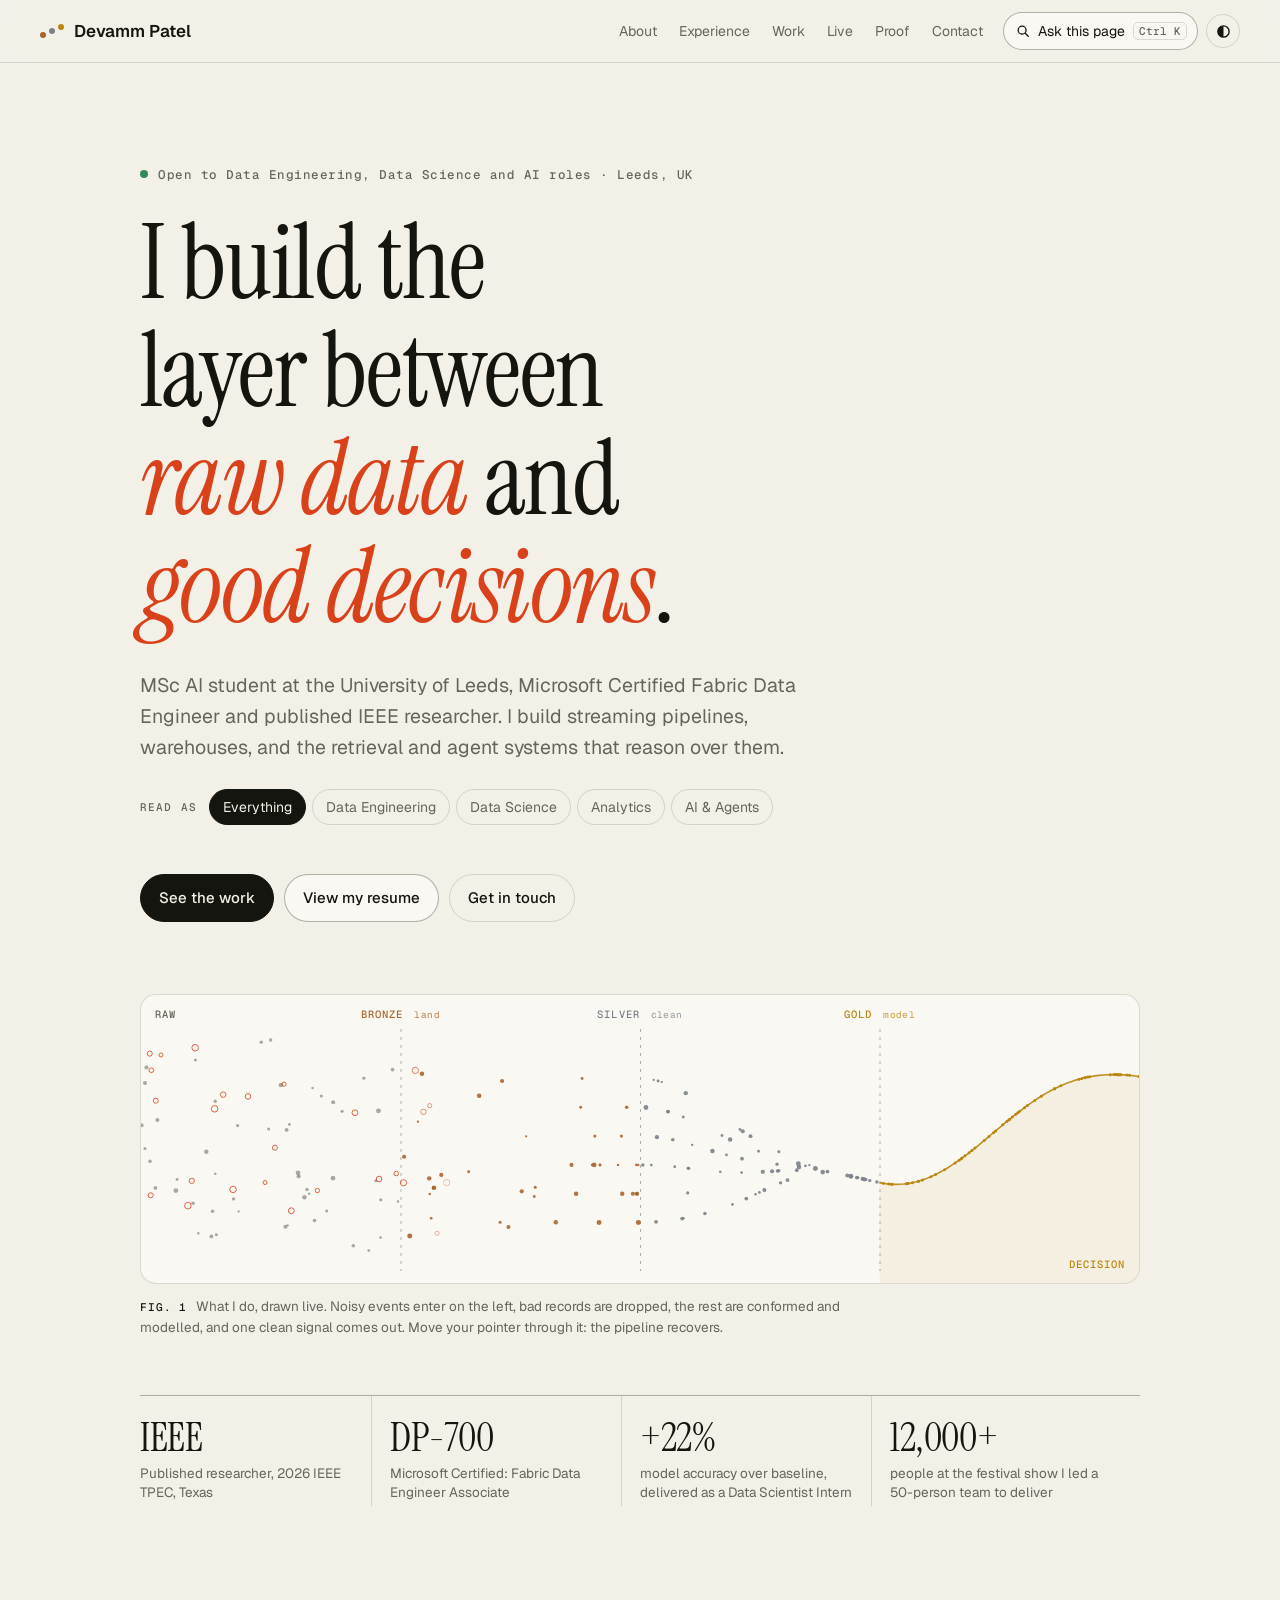
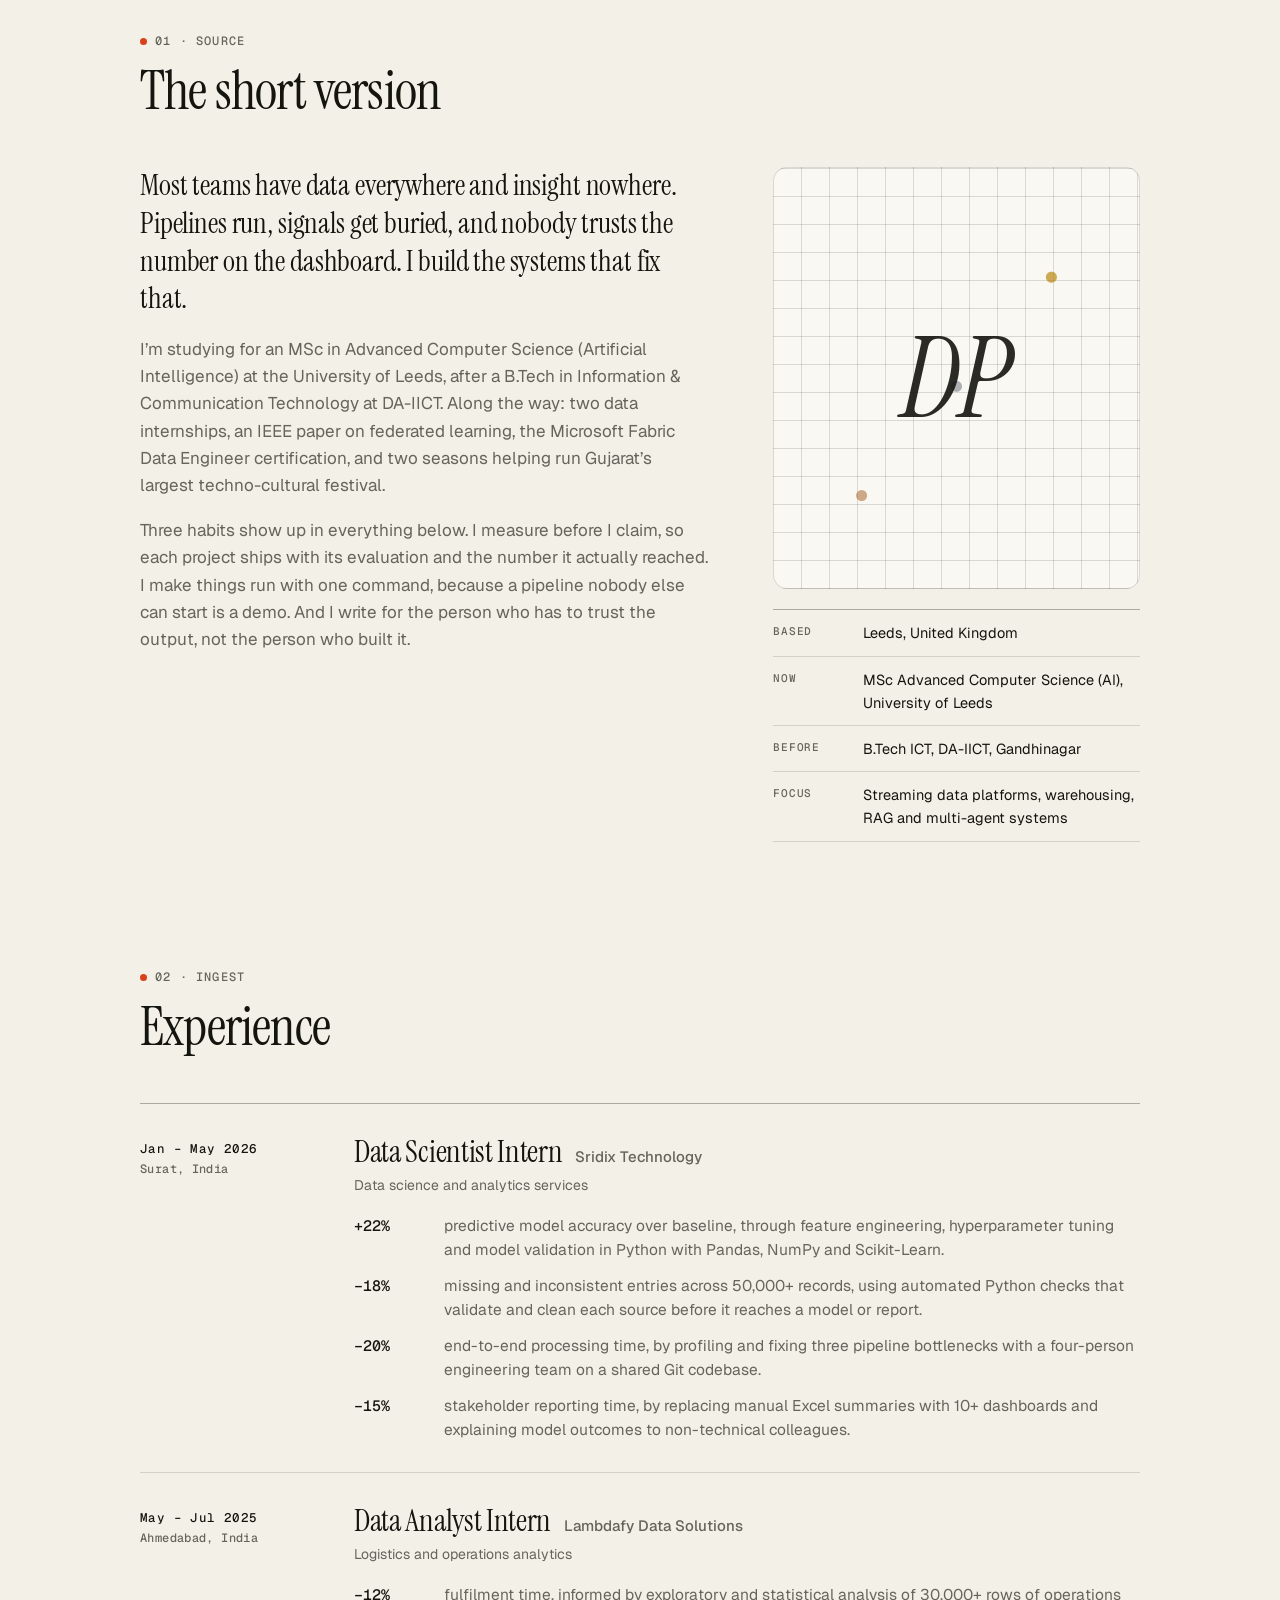
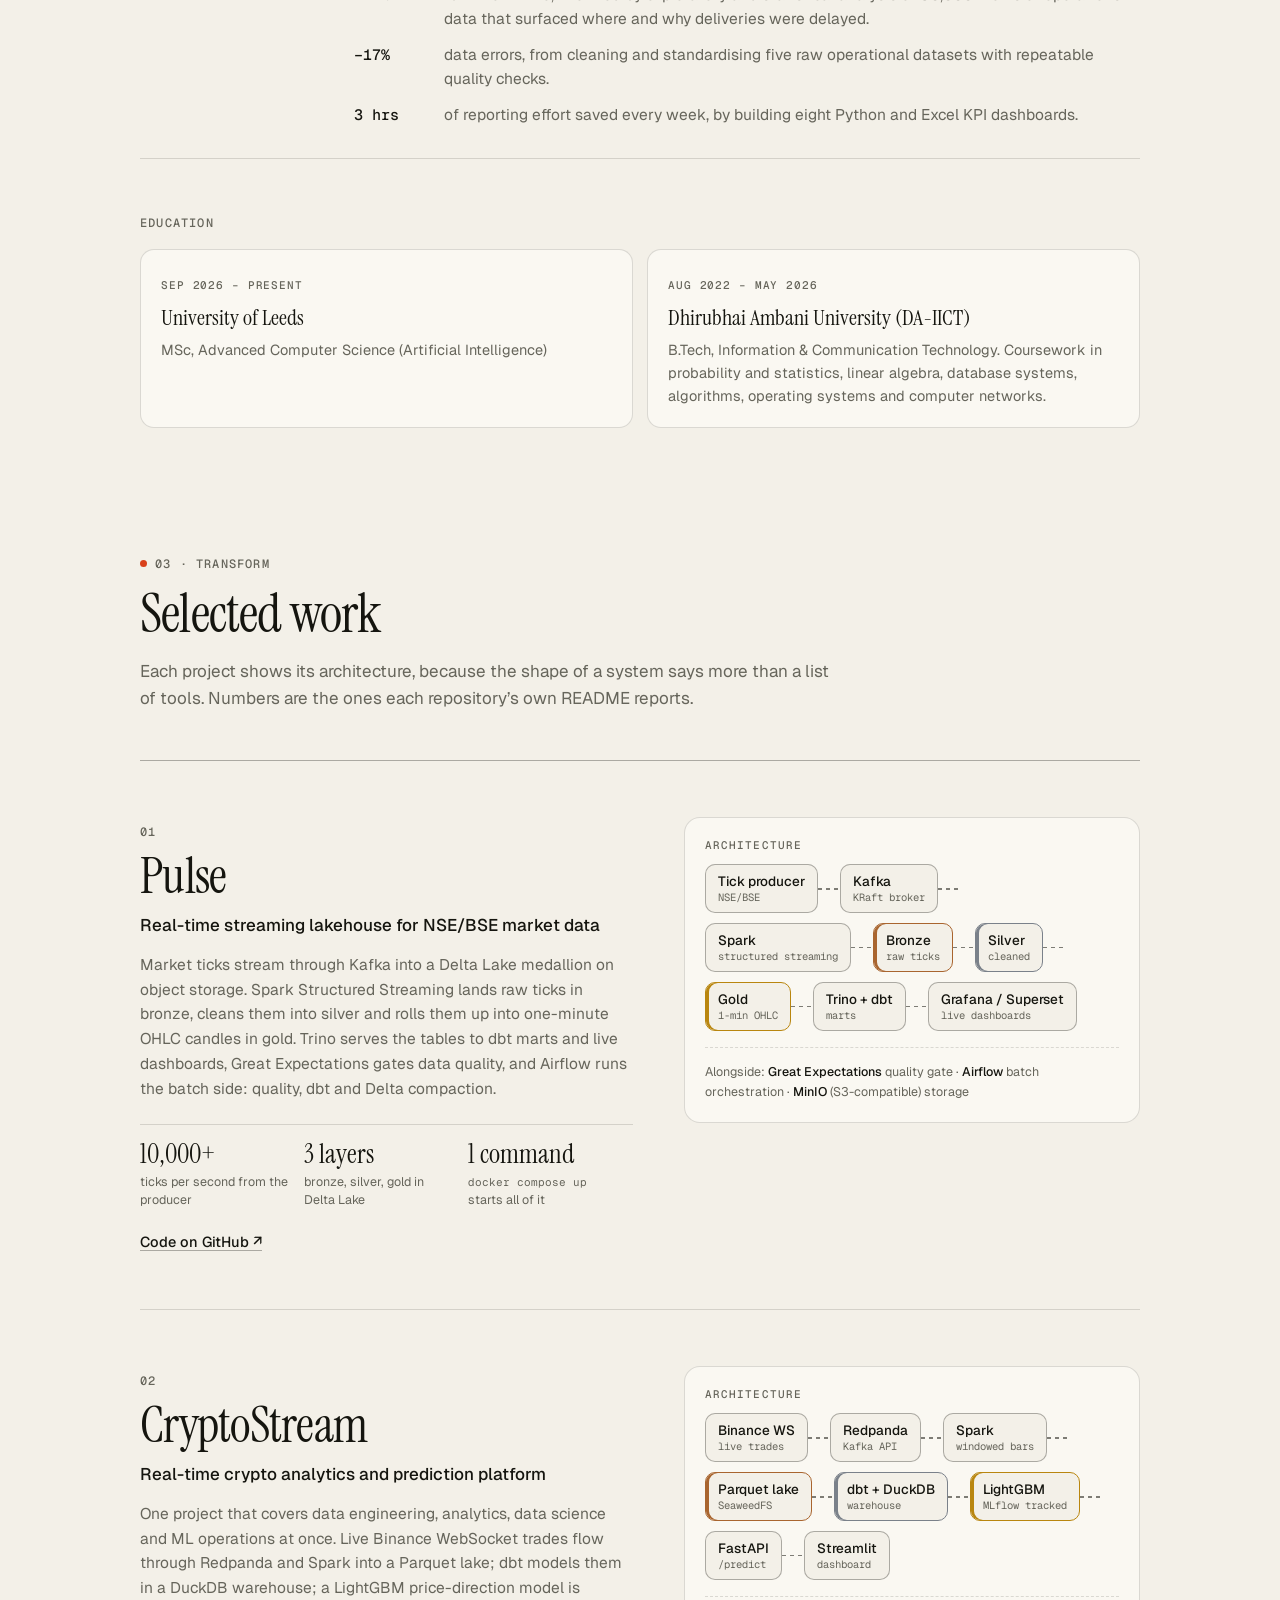
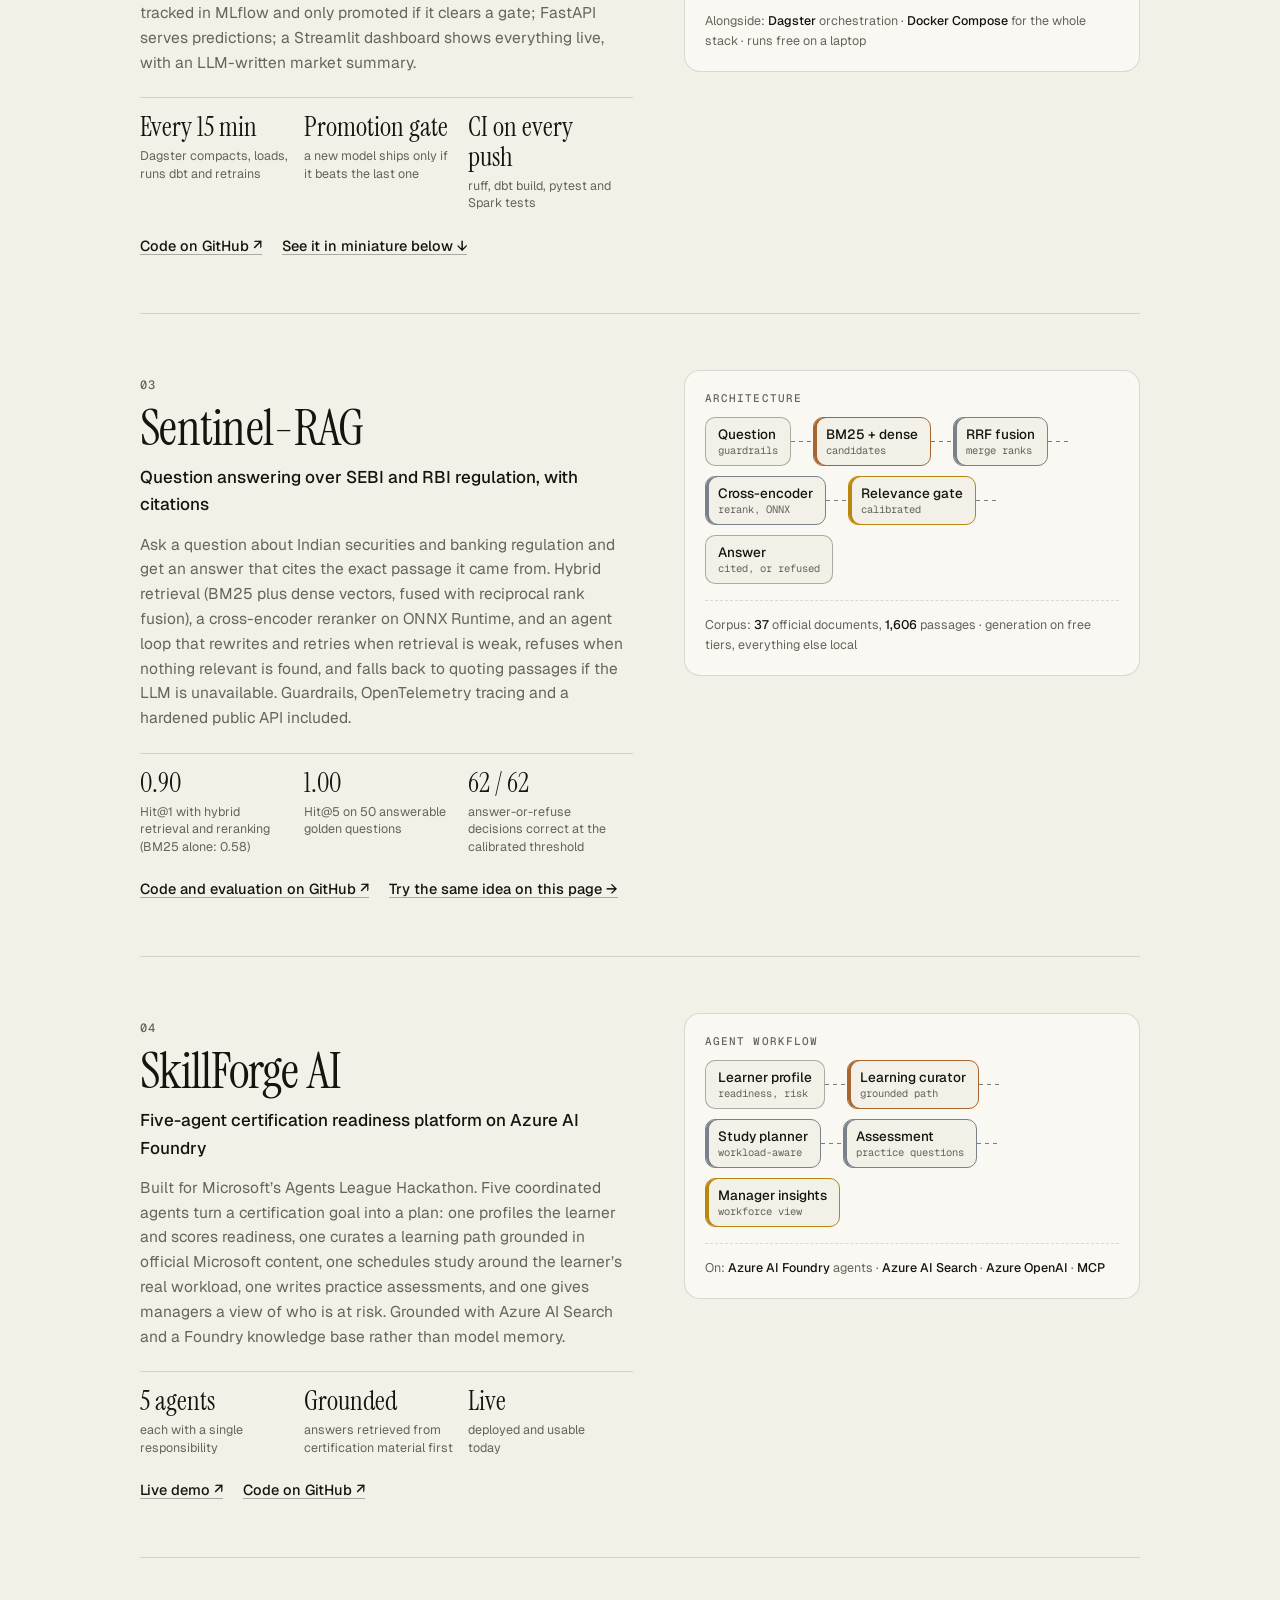
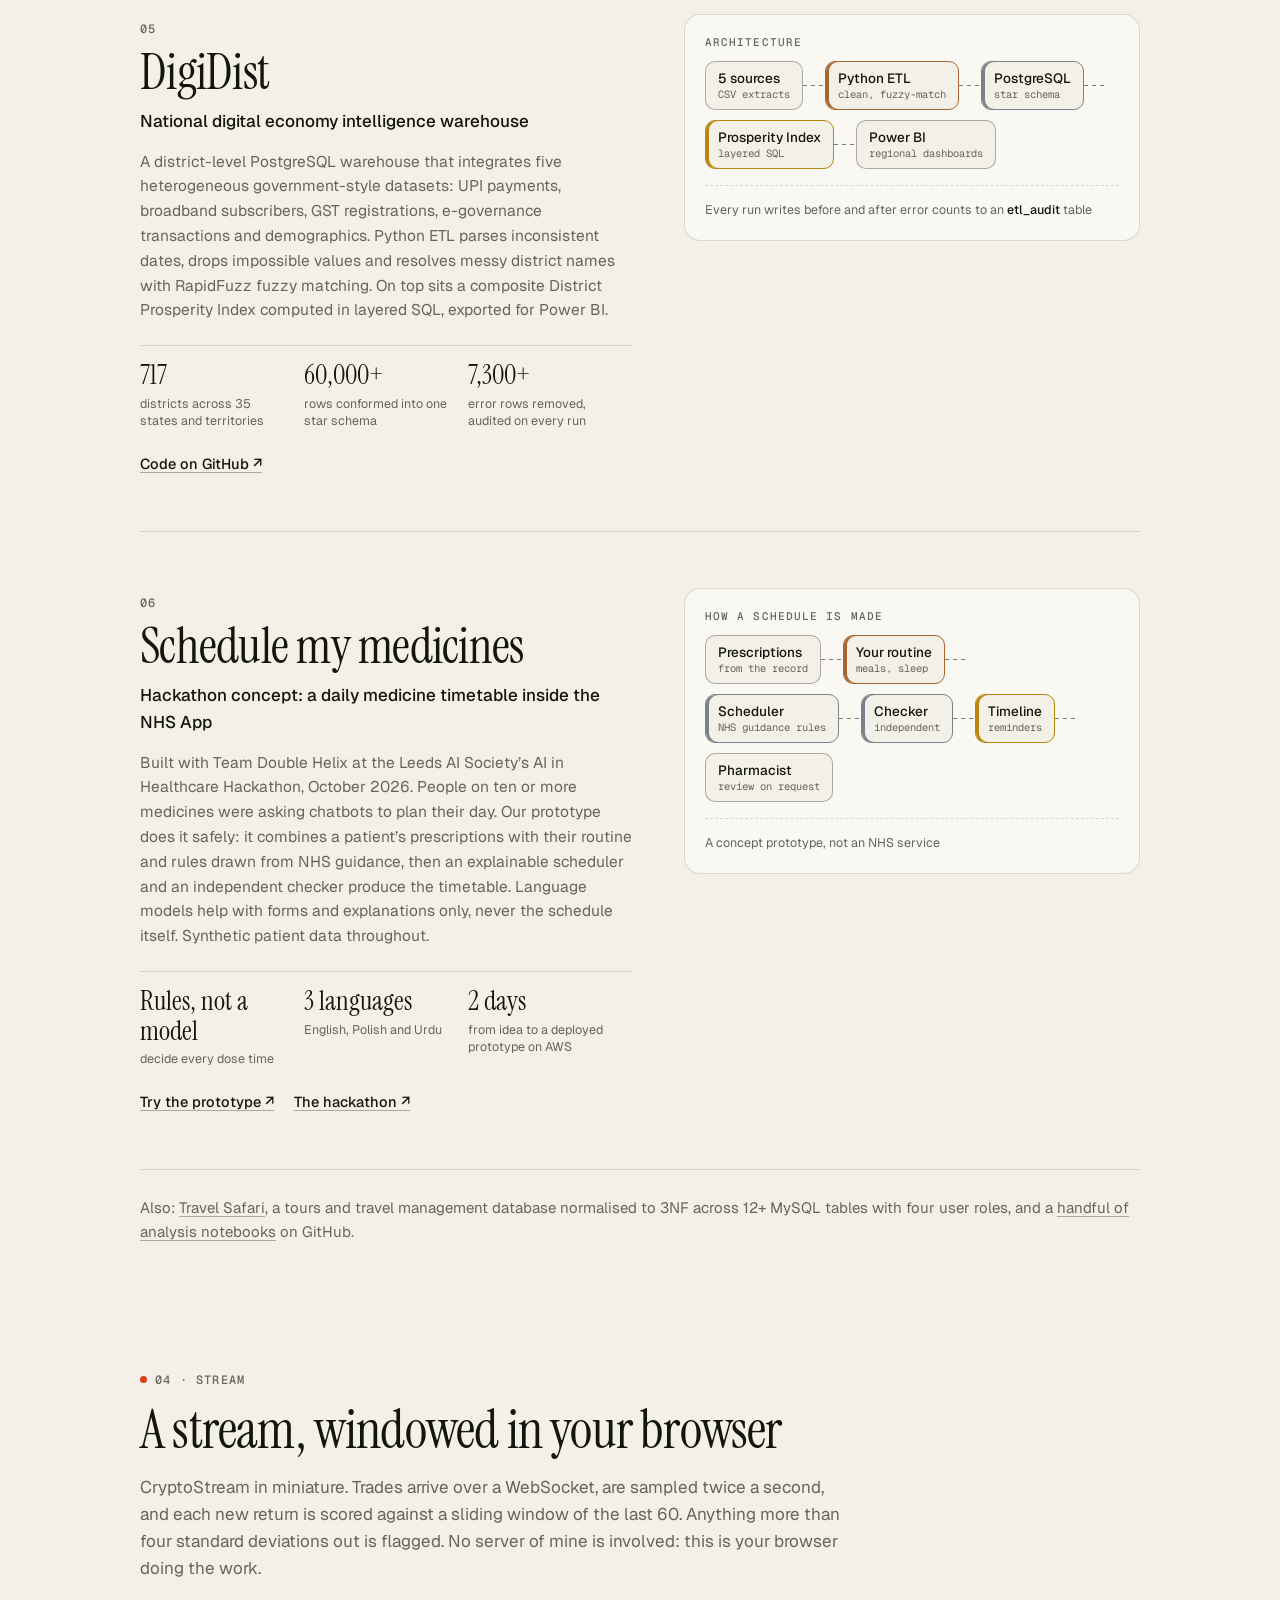
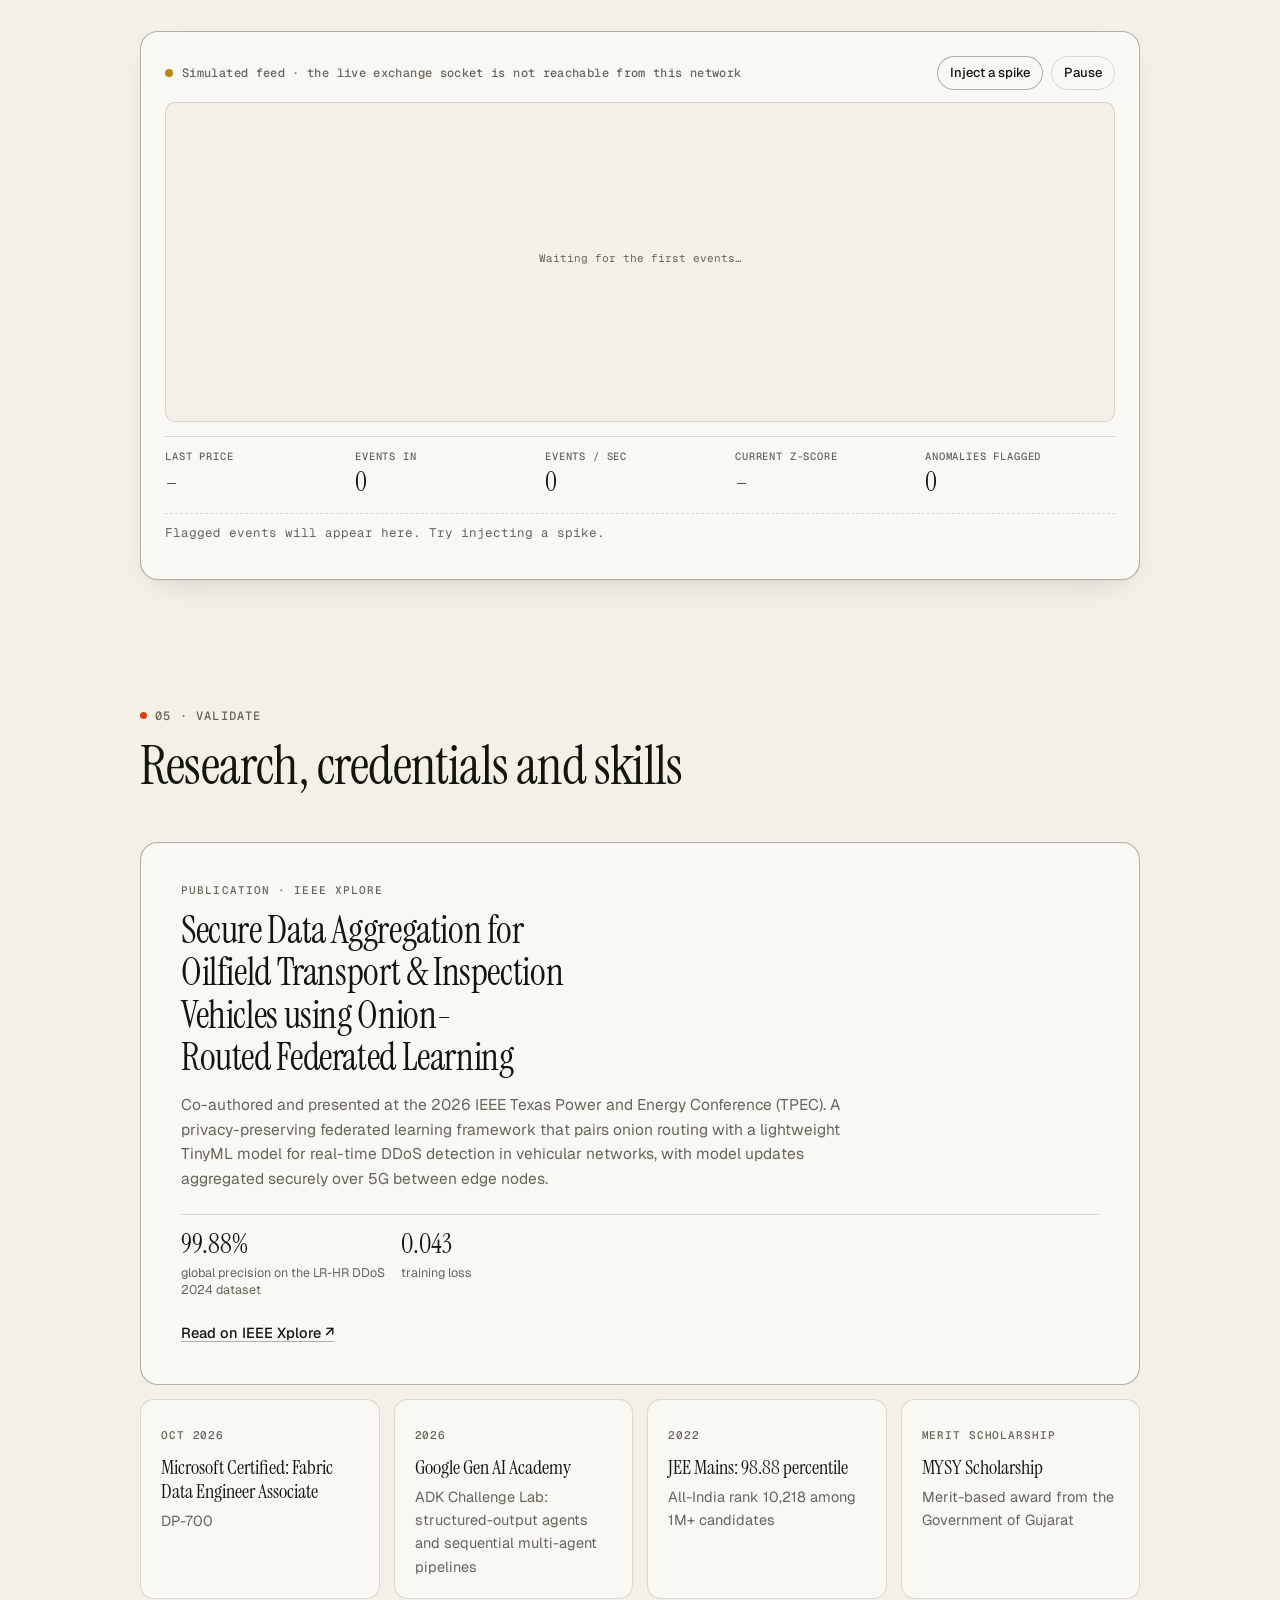
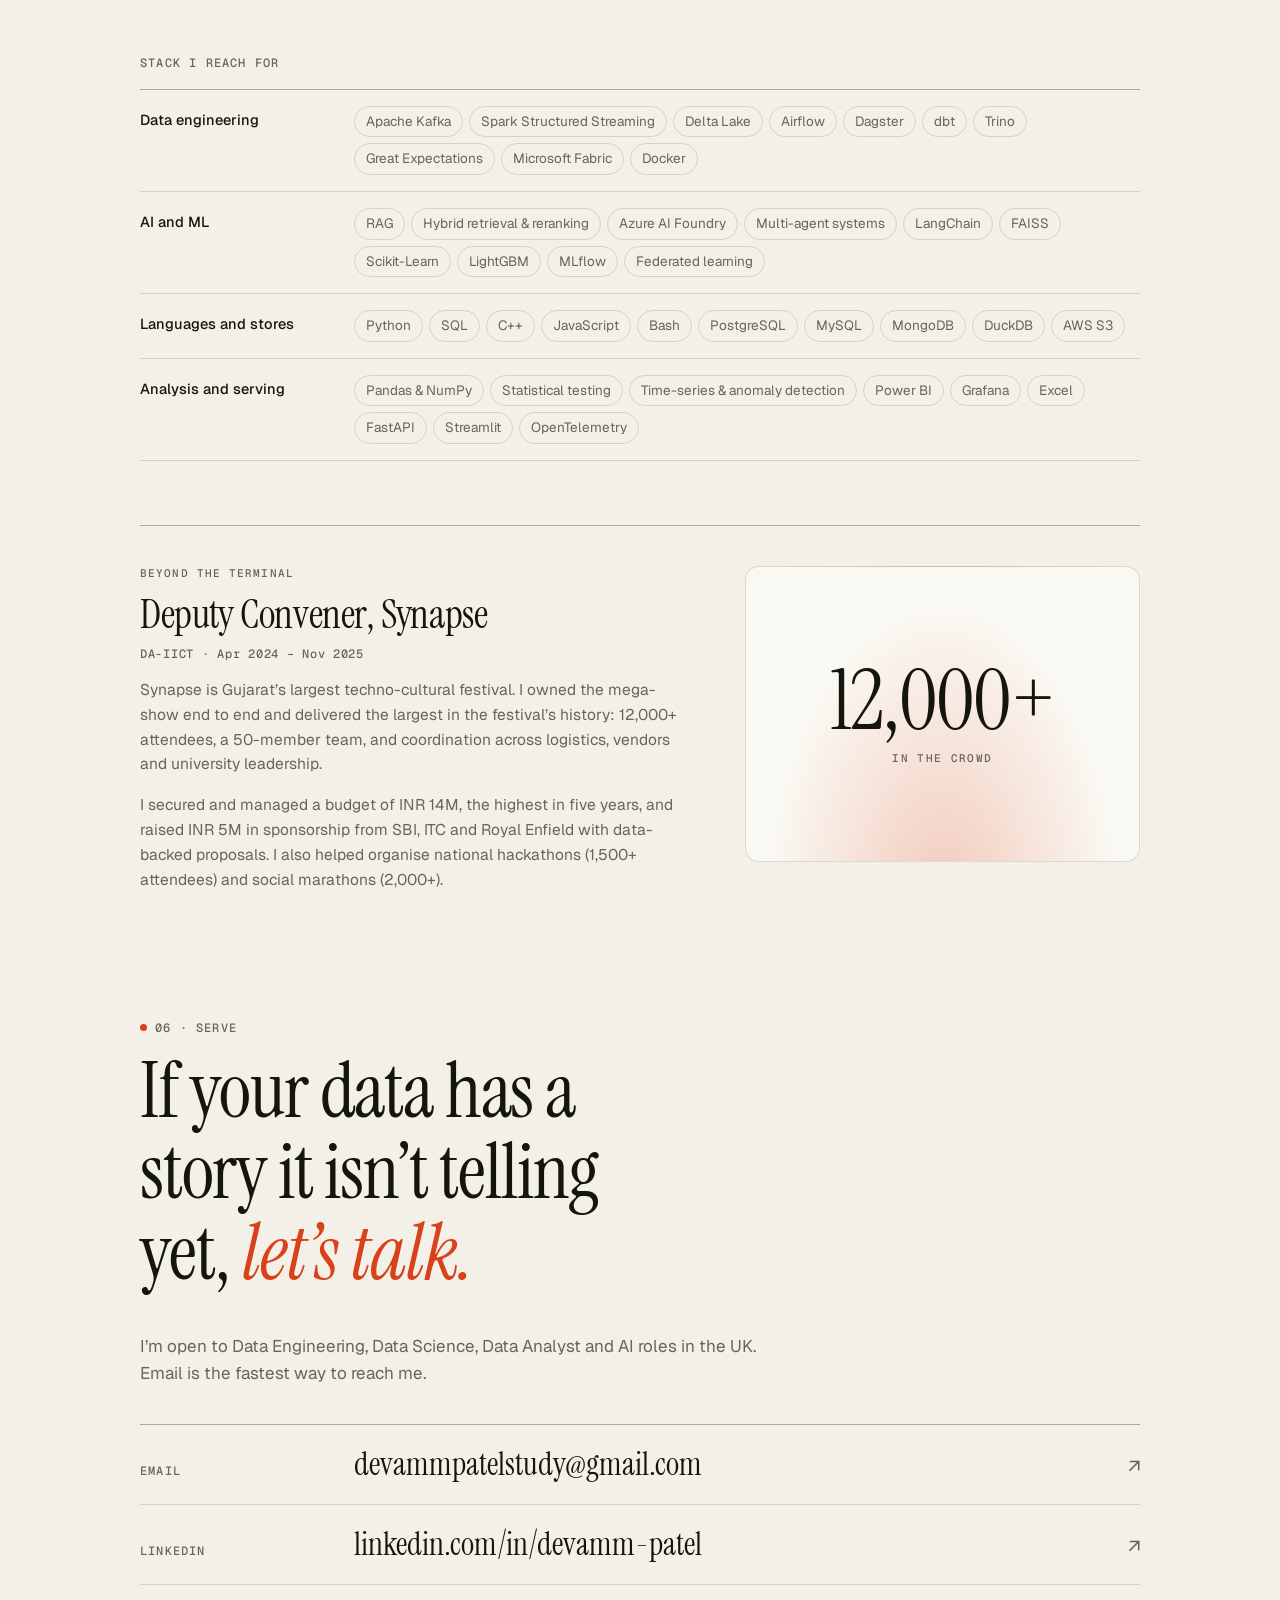
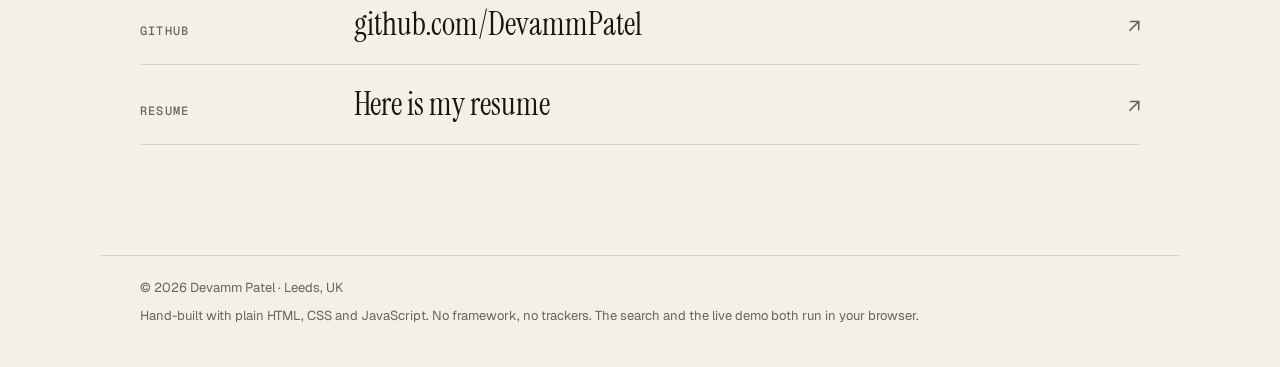
==== commit 20333899: "Resume: one-line contact header, add Google certification; plain 'Resume' wording on site Co-Authore" ====
--- a/index.html
+++ b/index.html
@@ -113,7 +113,7 @@
 
   <div class="cta">
     <a class="btn primary" href="#work">See the work</a>
-    <a class="btn" href="assets/resume.pdf" target="_blank" rel="noopener">Résumé (PDF)</a>
+    <a class="btn" href="assets/resume.pdf" target="_blank" rel="noopener">View my resume</a>
     <a class="btn ghost" href="#contact">Get in touch</a>
   </div>
 
@@ -518,7 +518,7 @@
     <li><a href="mailto:devammpatelstudy@gmail.com"><span>Email</span><b>devammpatelstudy@gmail.com</b></a></li>
     <li><a href="https://www.linkedin.com/in/devamm-patel-197891265/" target="_blank" rel="noopener me"><span>LinkedIn</span><b>linkedin.com/in/devamm-patel</b></a></li>
     <li><a href="https://github.com/DevammPatel" target="_blank" rel="noopener me"><span>GitHub</span><b>github.com/DevammPatel</b></a></li>
-    <li><a href="assets/resume.pdf" target="_blank" rel="noopener"><span>Résumé</span><b>One page, PDF</b></a></li>
+    <li><a href="assets/resume.pdf" target="_blank" rel="noopener"><span>Resume</span><b>Here is my resume</b></a></li>
   </ul>
 </section>
 
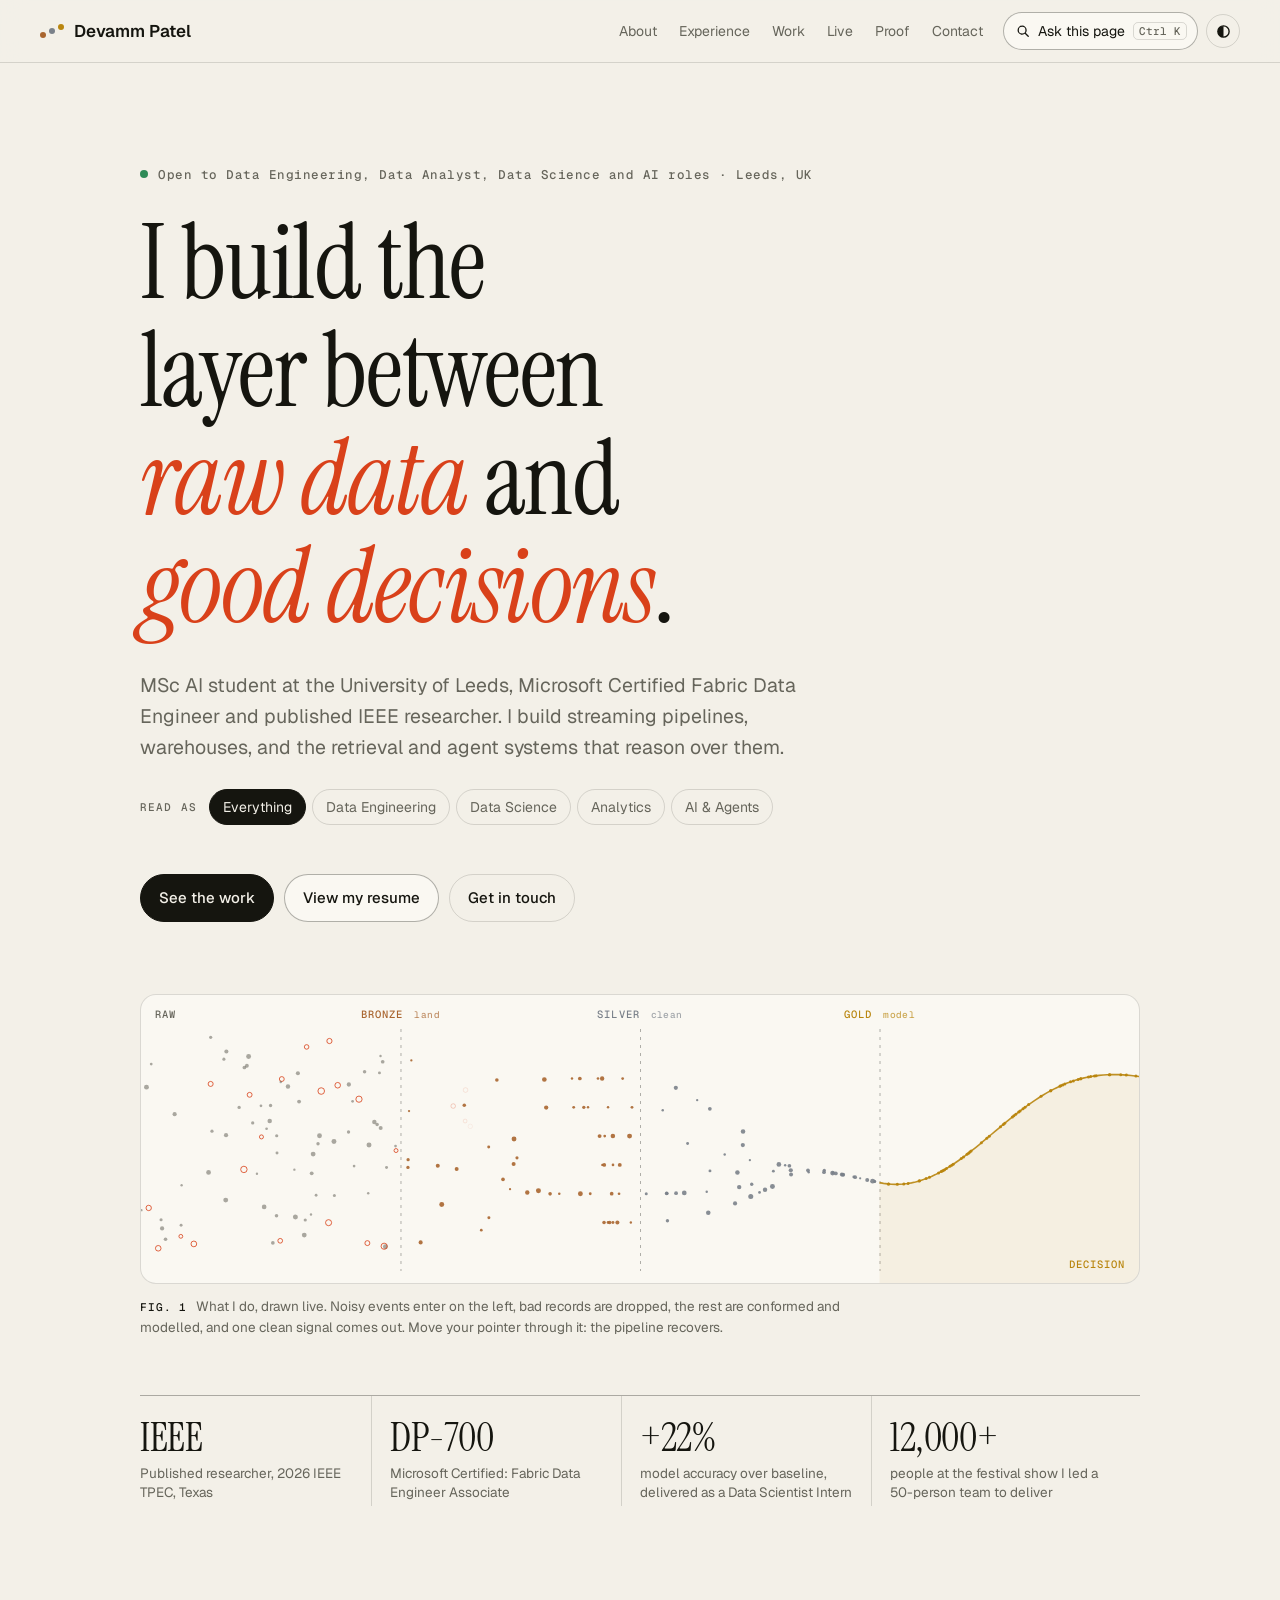
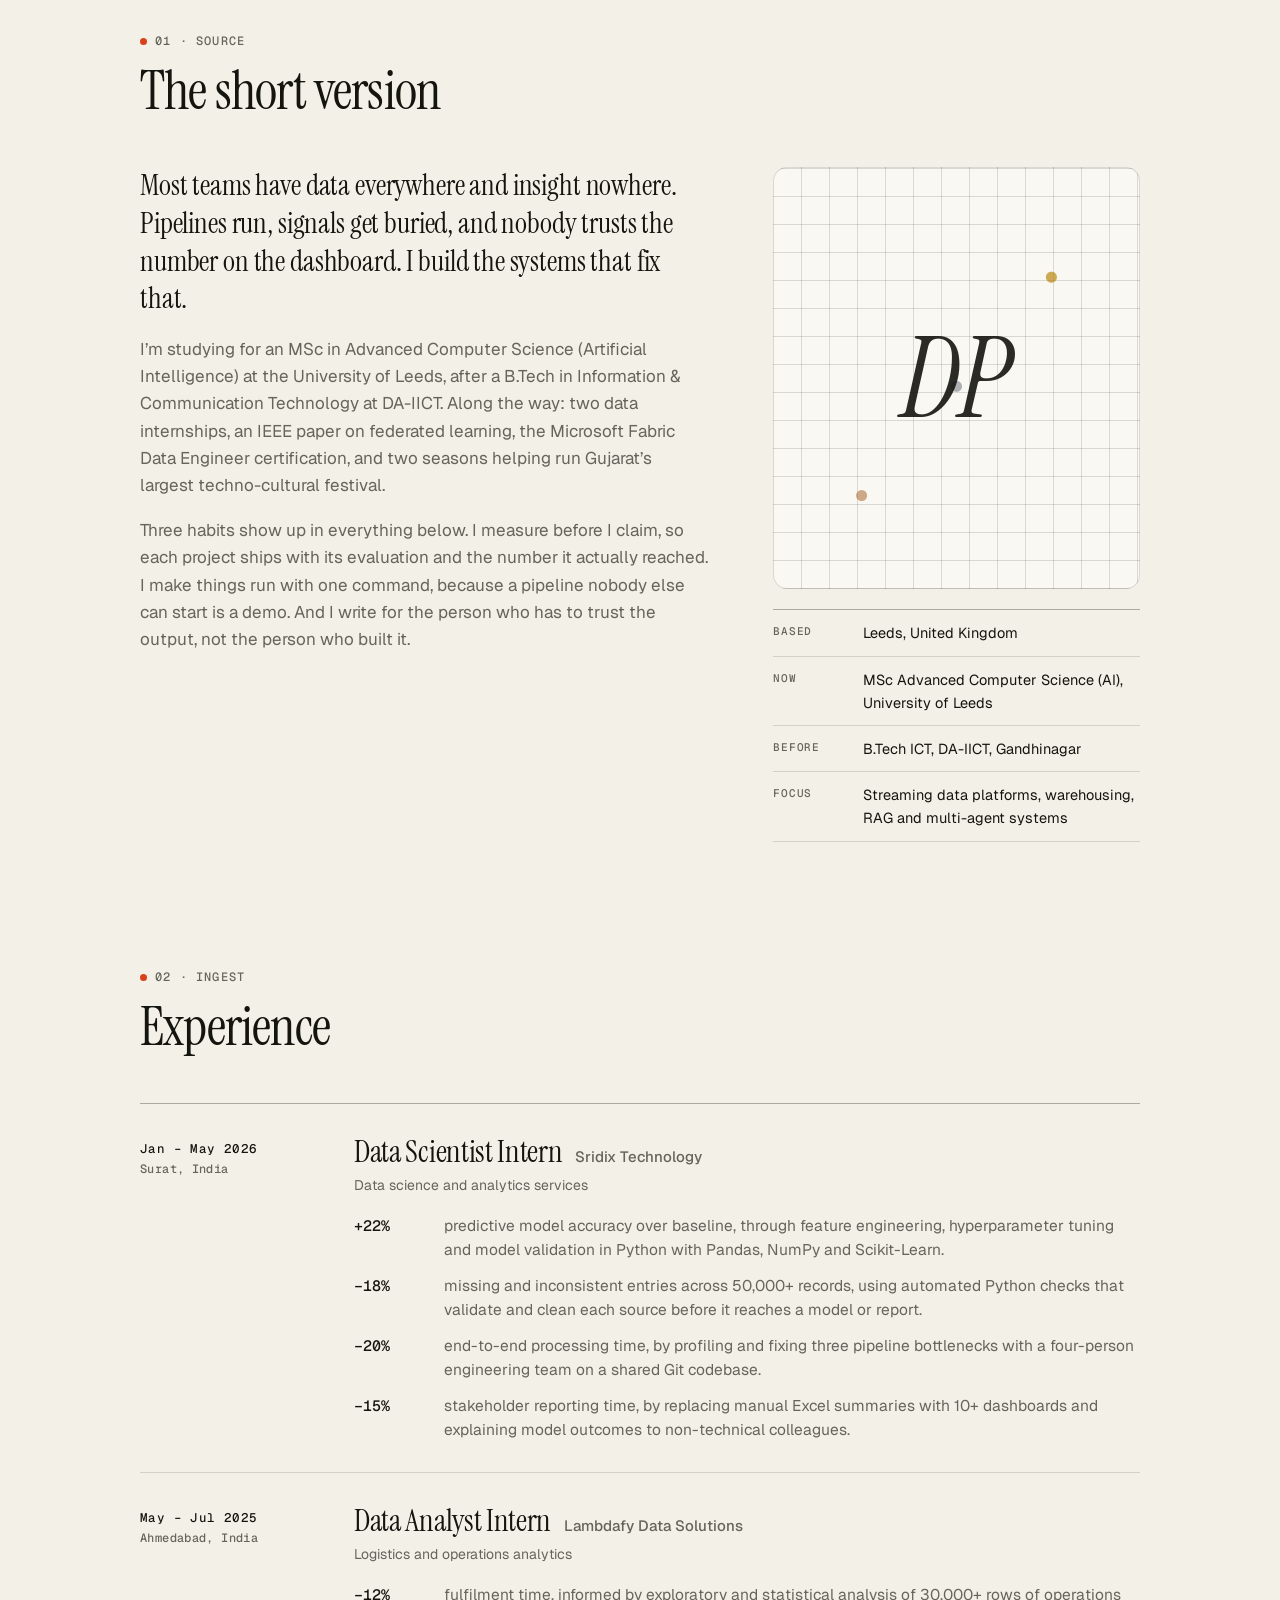
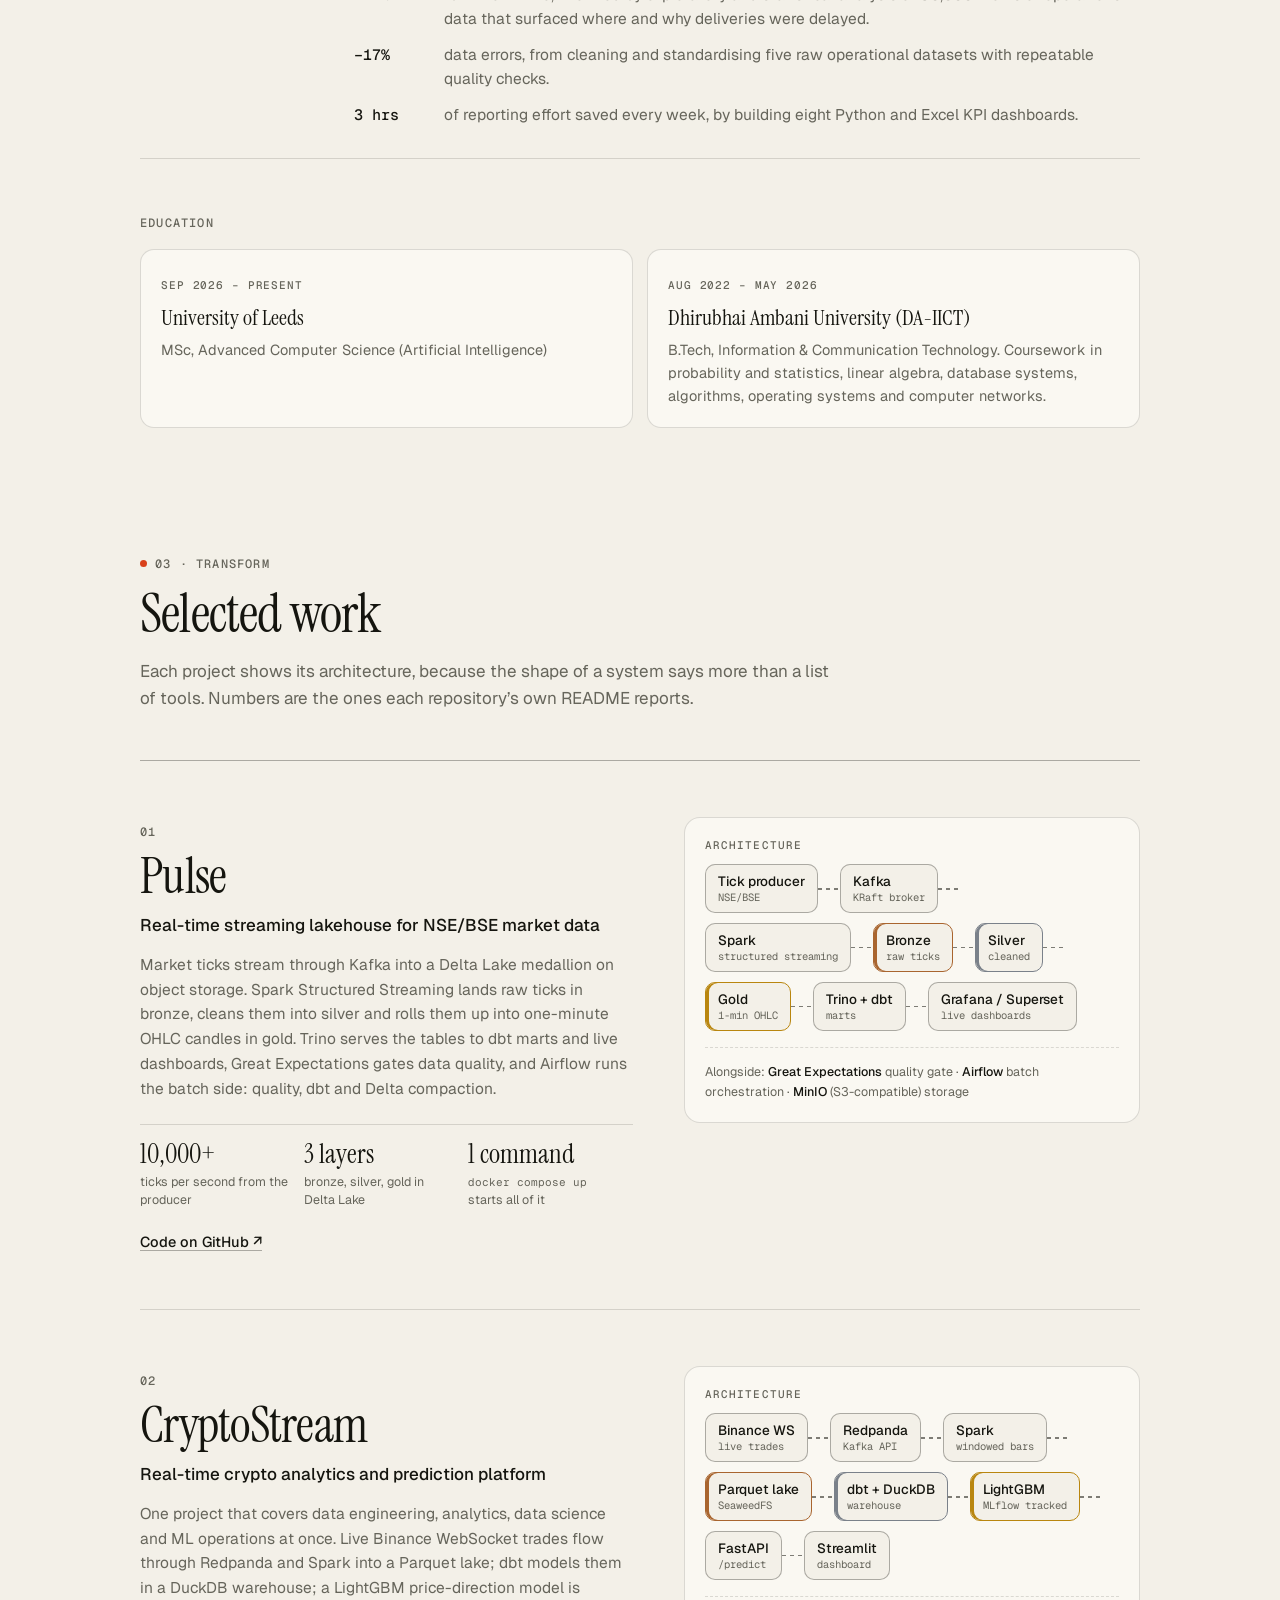
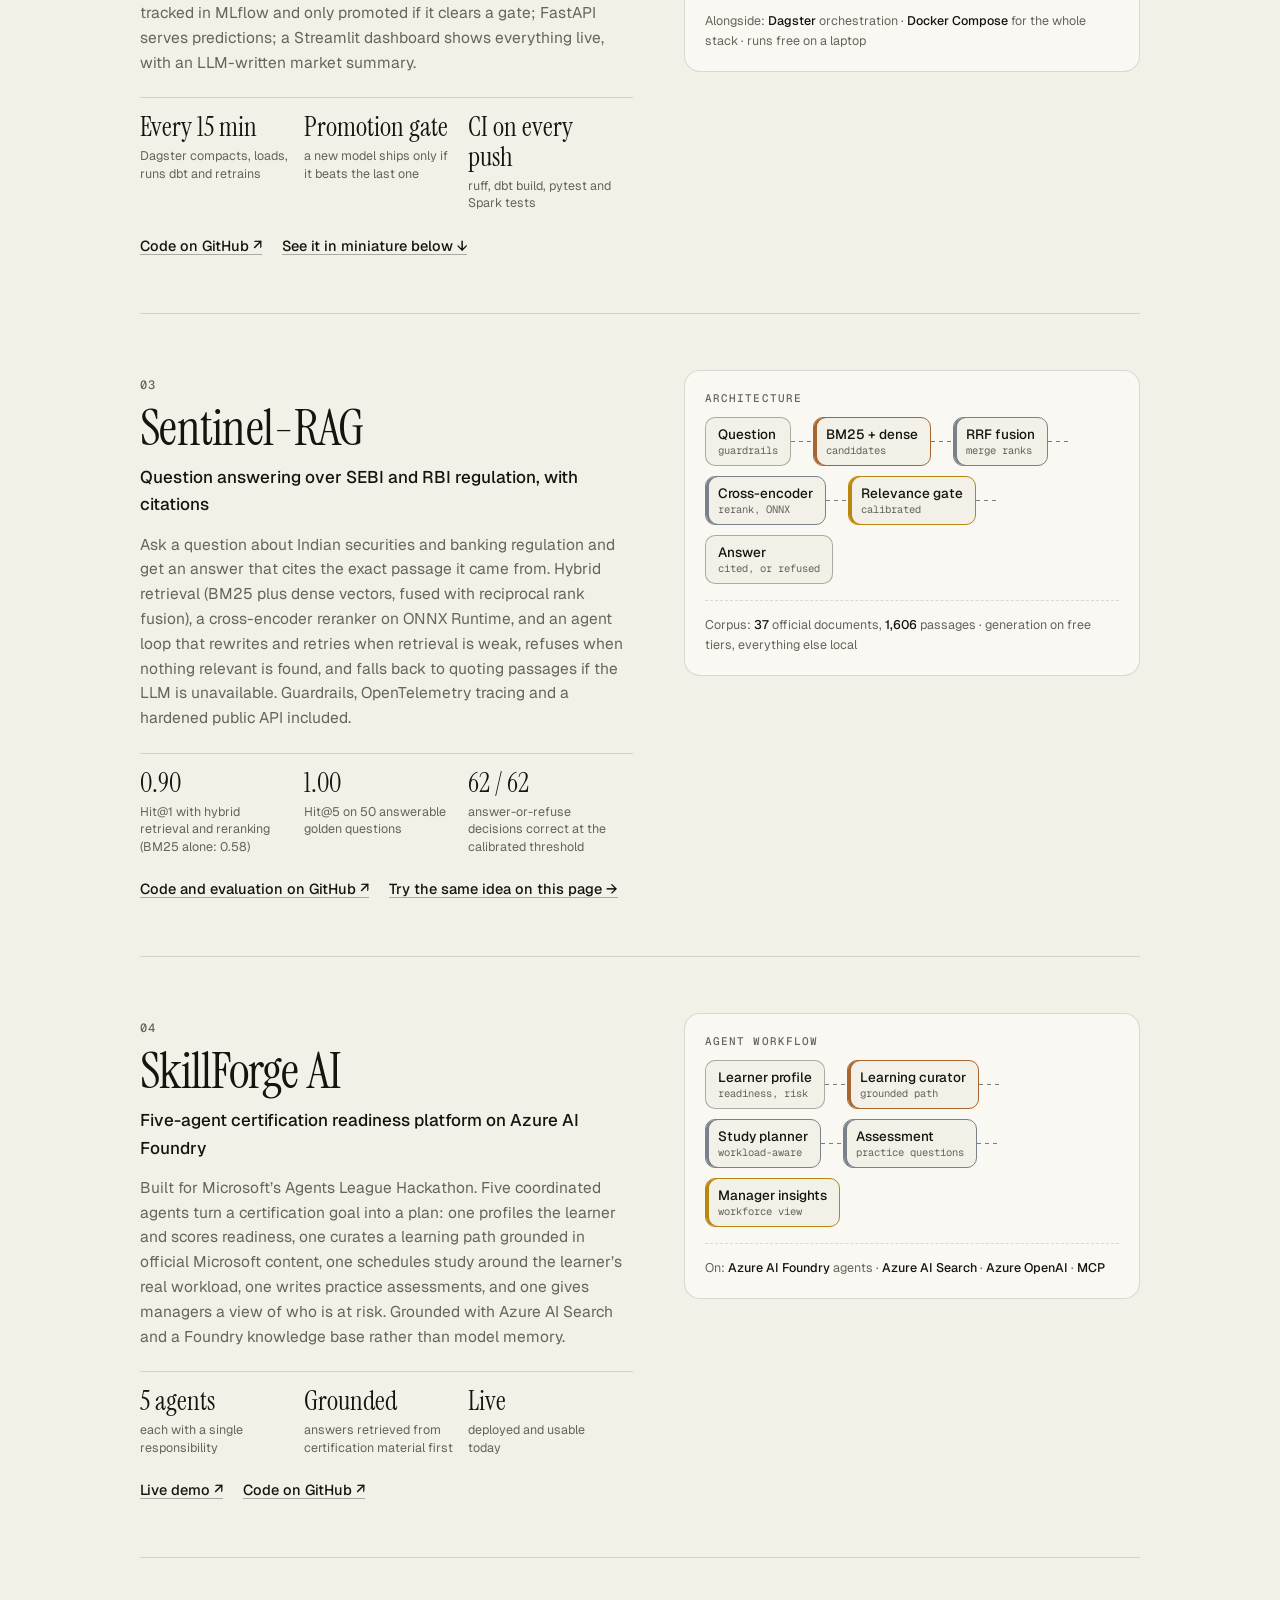
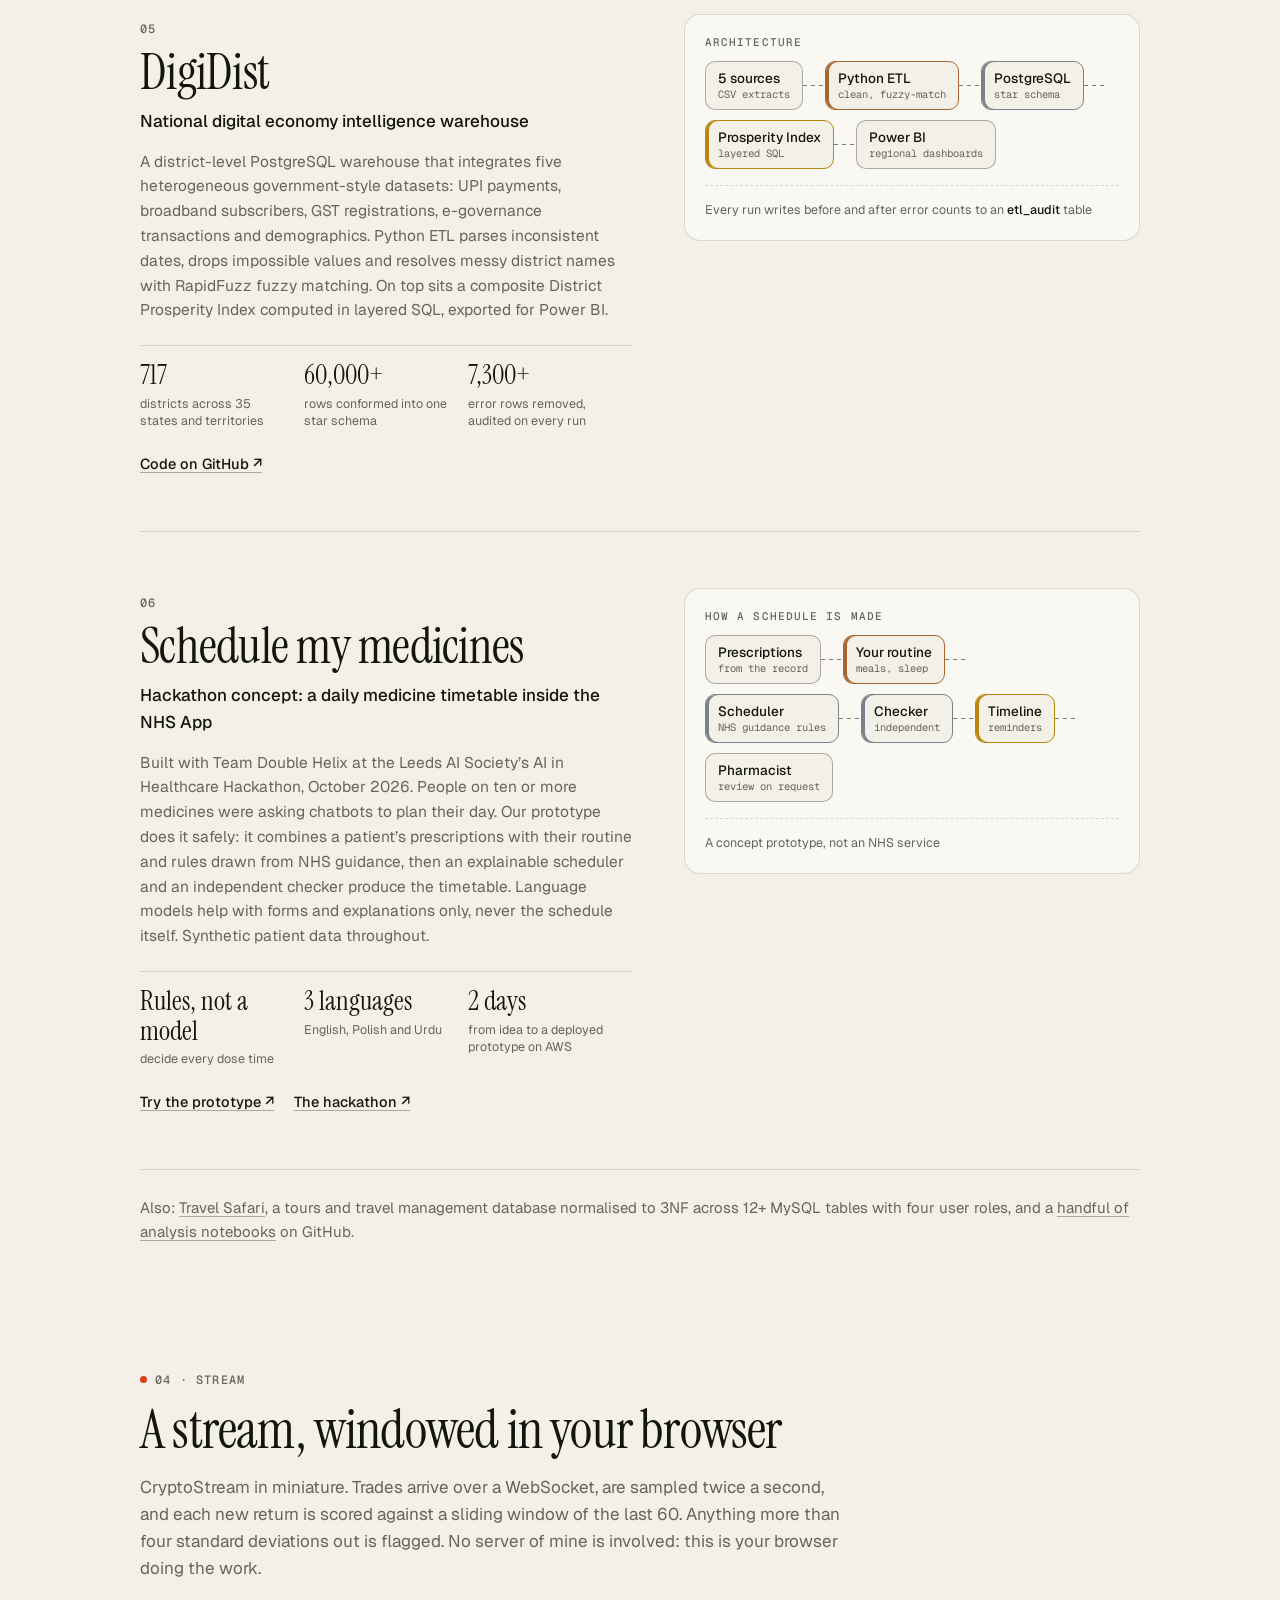
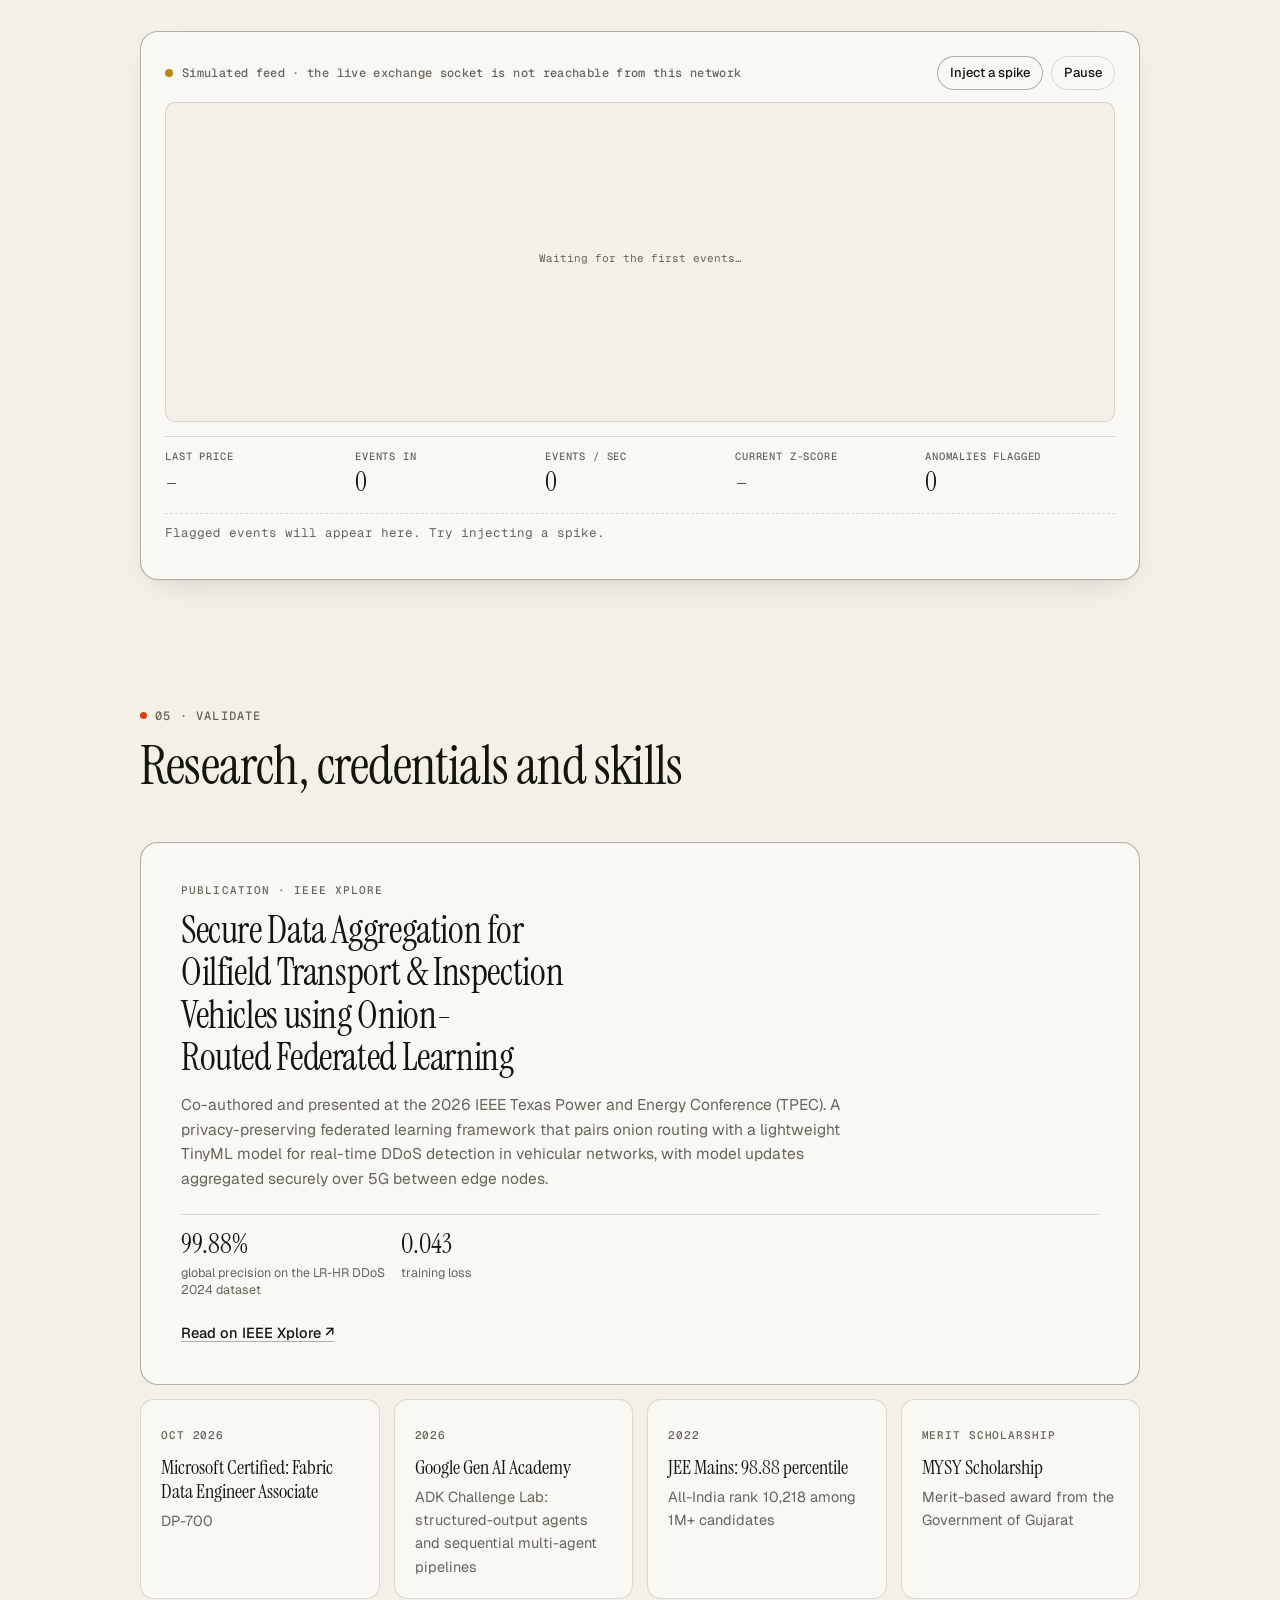
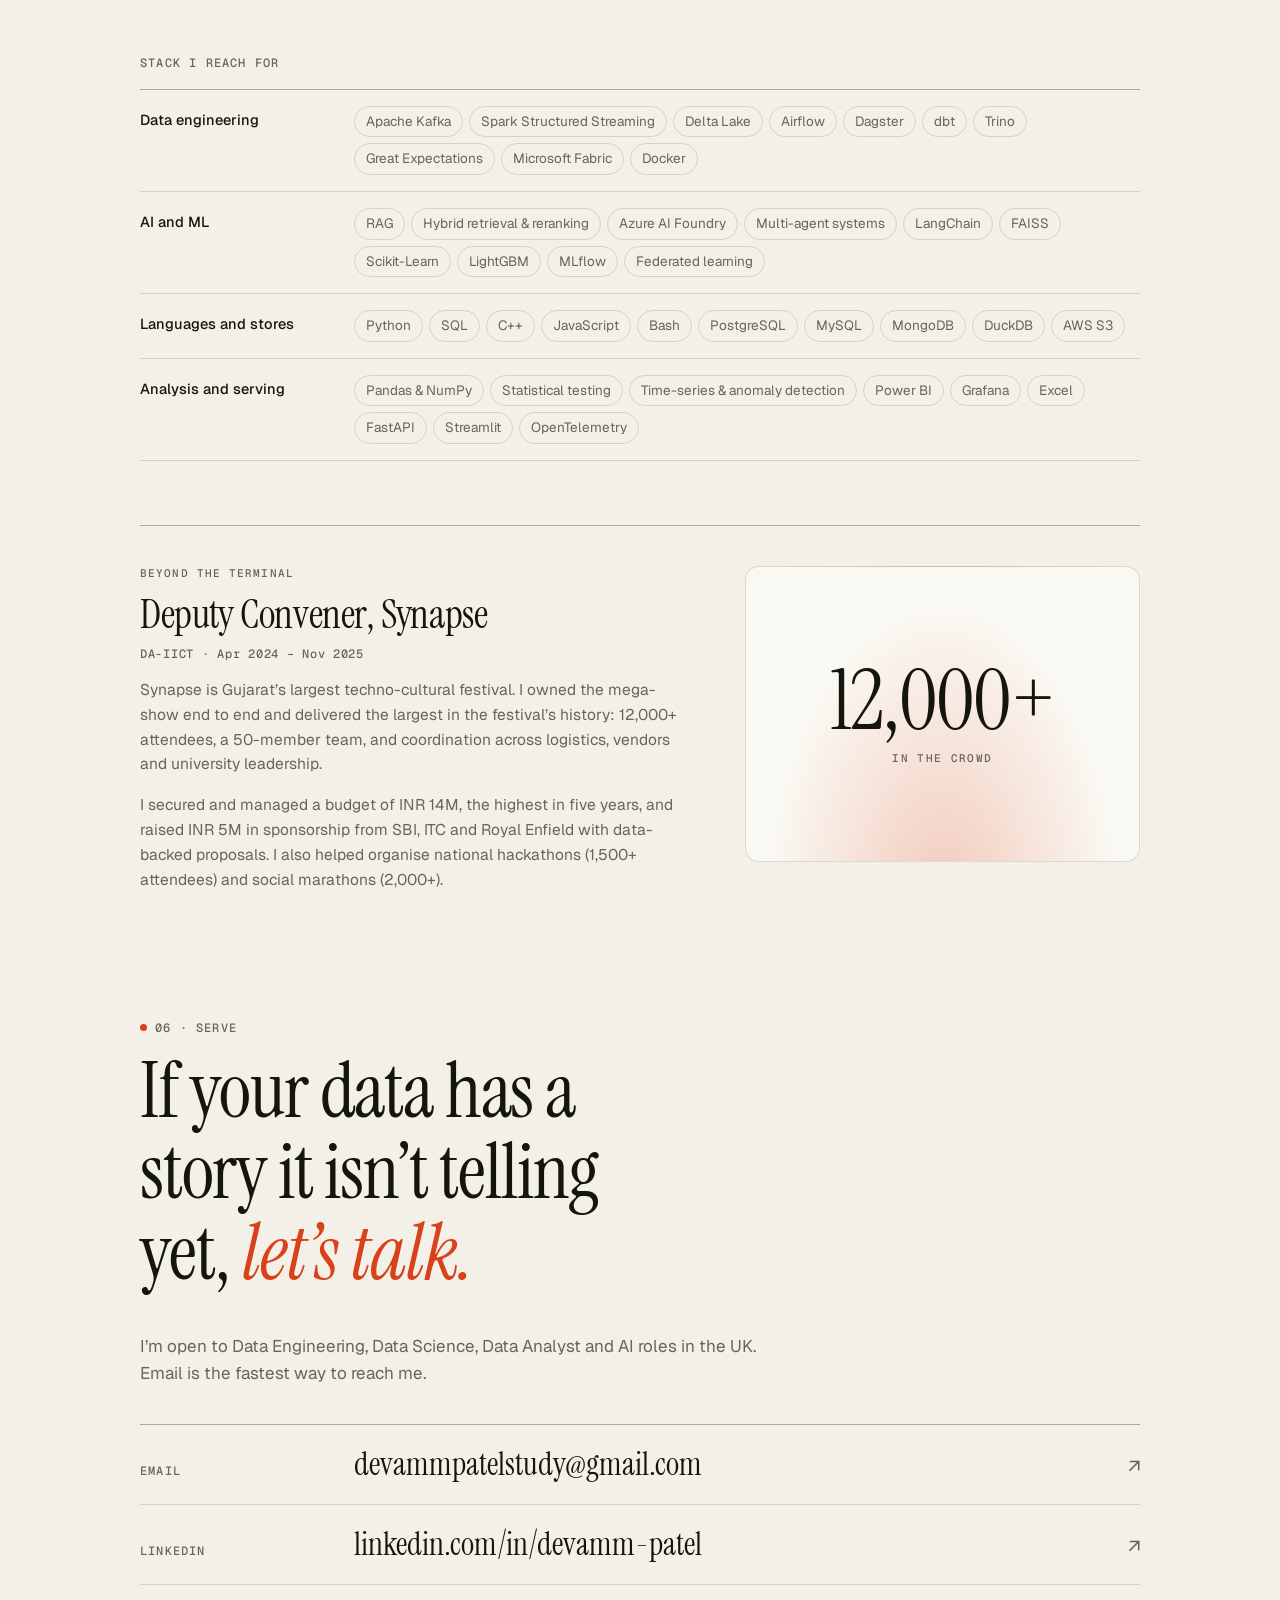
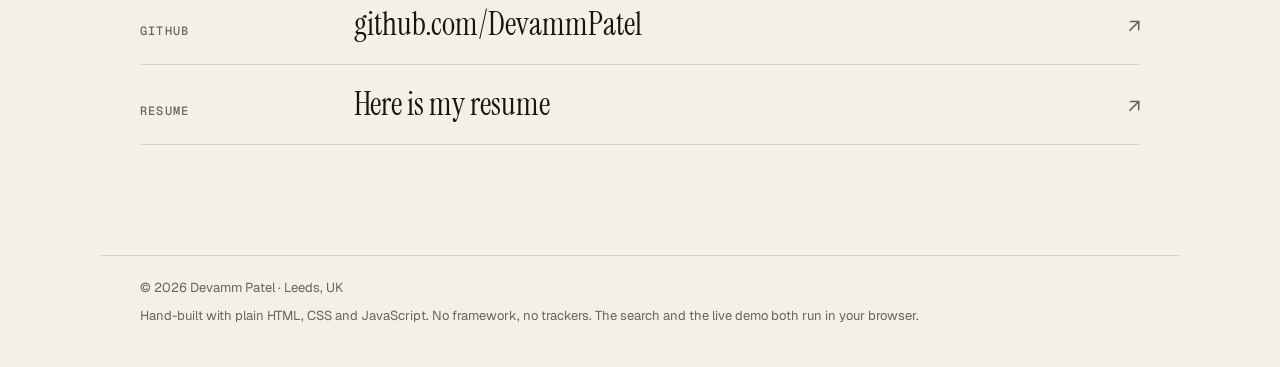
==== commit 6d40cf83: "Resume: phone number in the published header; site: open to Data Analyst roles too Co-Authored-By: C" ====
--- a/index.html
+++ b/index.html
@@ -90,7 +90,7 @@
 
 <!-- ───────────── Hero ───────────── -->
 <section class="hero" data-title="Introduction">
-  <p class="eyebrow"><span class="pulse" aria-hidden="true"></span>Open to Data Engineering, Data Science and AI roles · Leeds, UK</p>
+  <p class="eyebrow"><span class="pulse" aria-hidden="true"></span>Open to Data Engineering, Data Analyst, Data Science and AI roles · Leeds, UK</p>
   <h1>I build the layer between <em>raw data</em> and <em>good decisions</em>.</h1>
 
   <div class="ledes">
